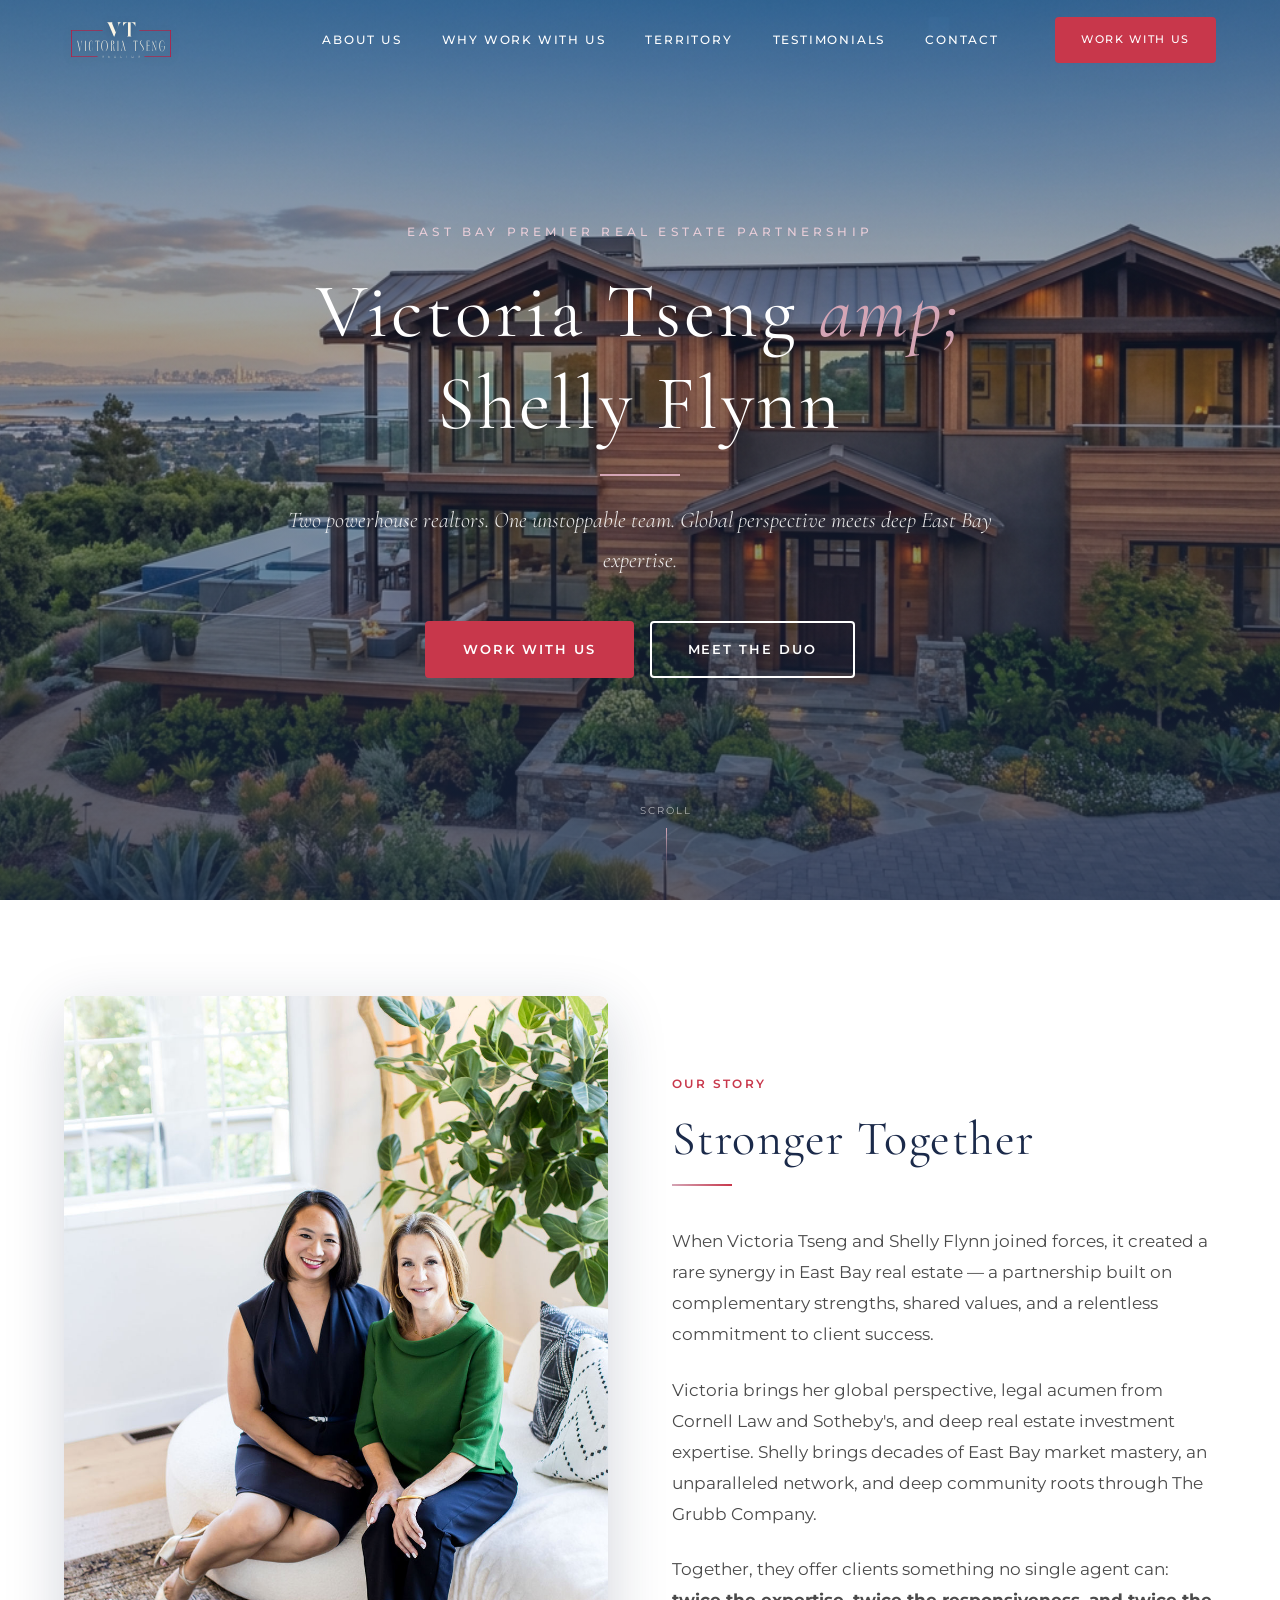
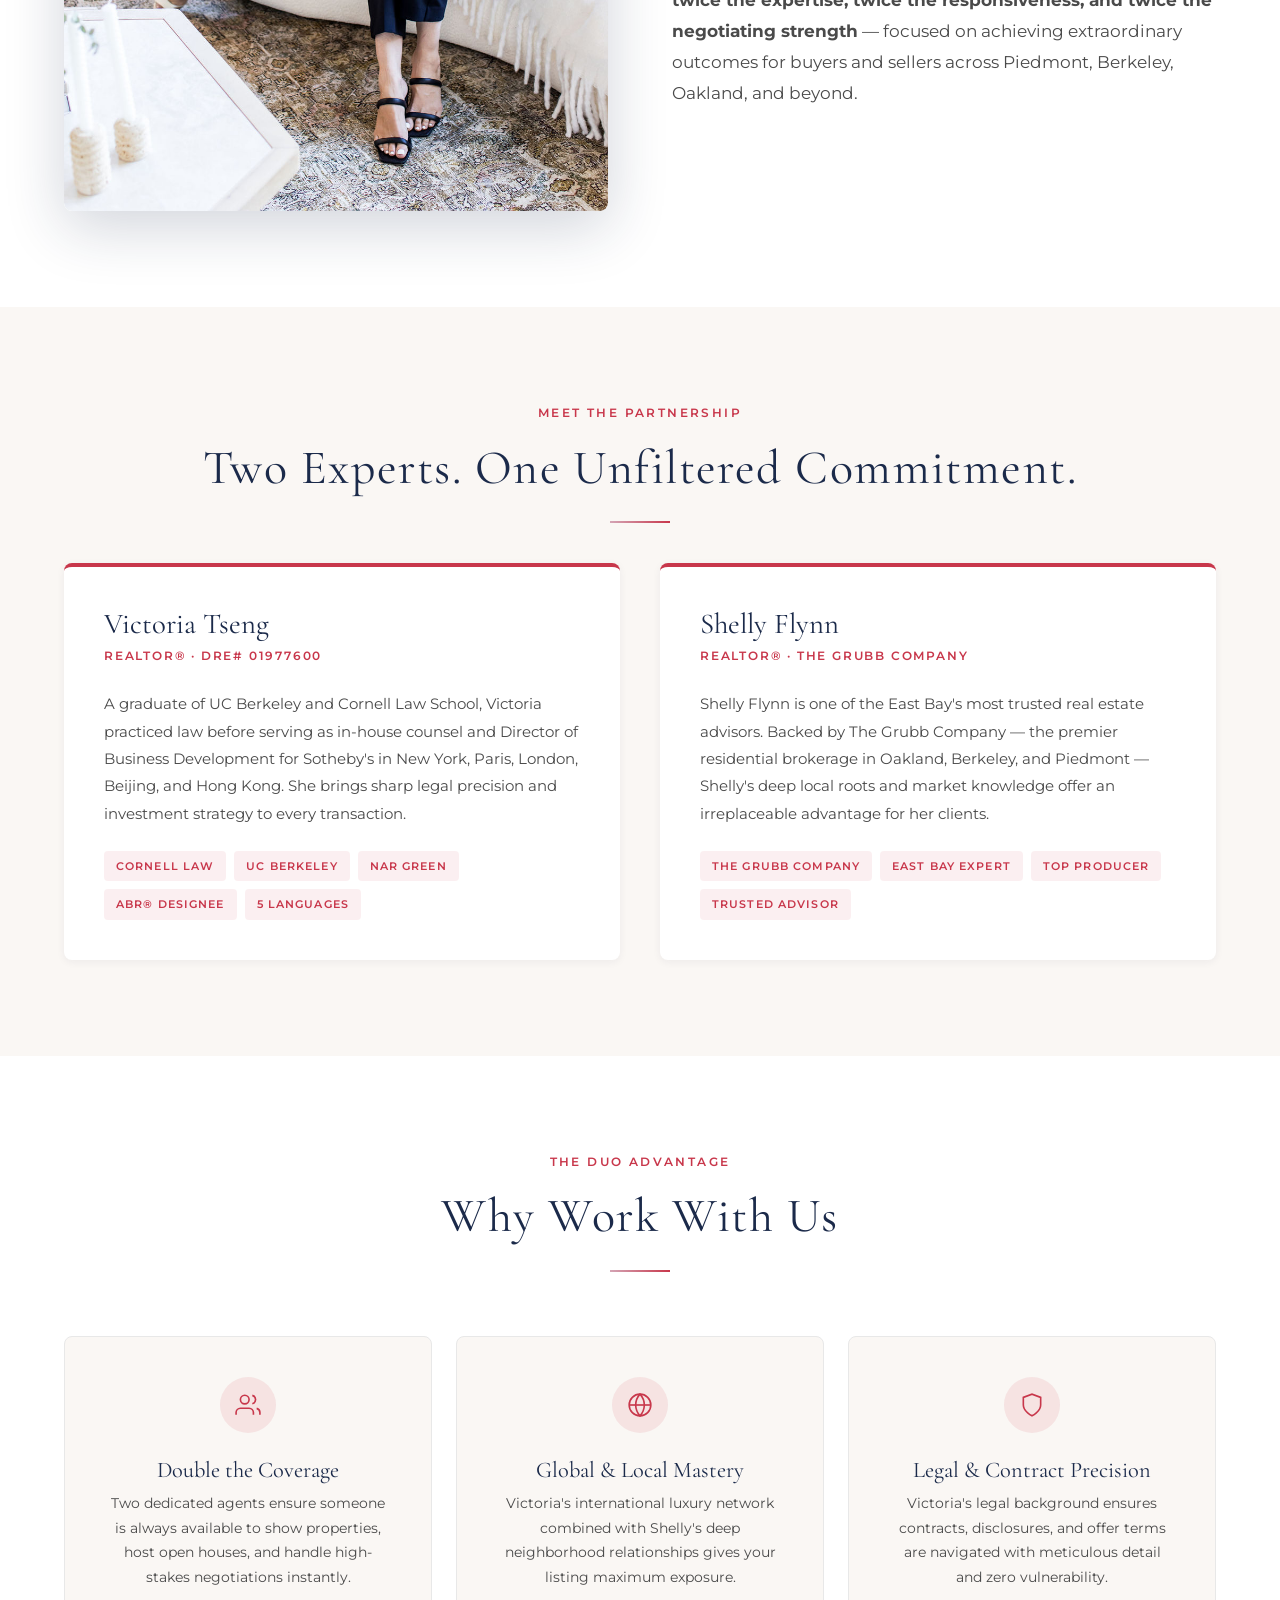
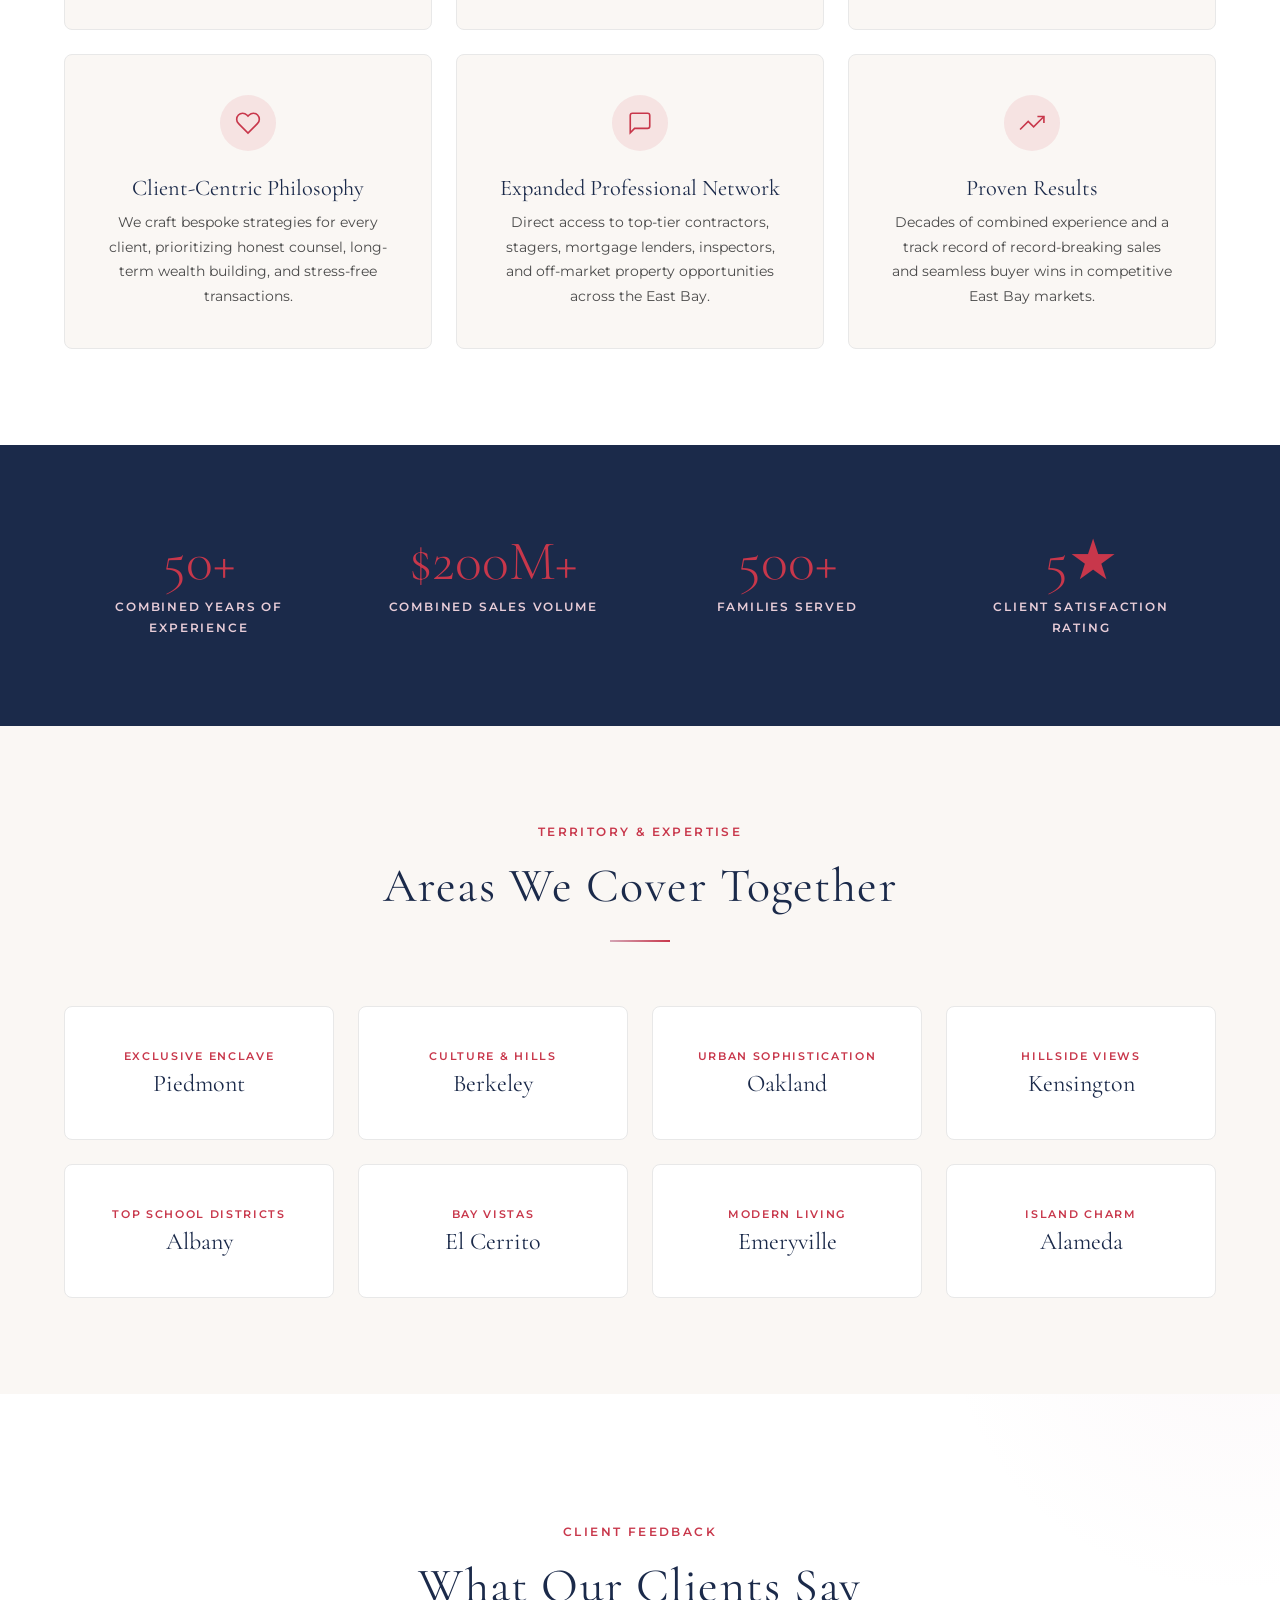
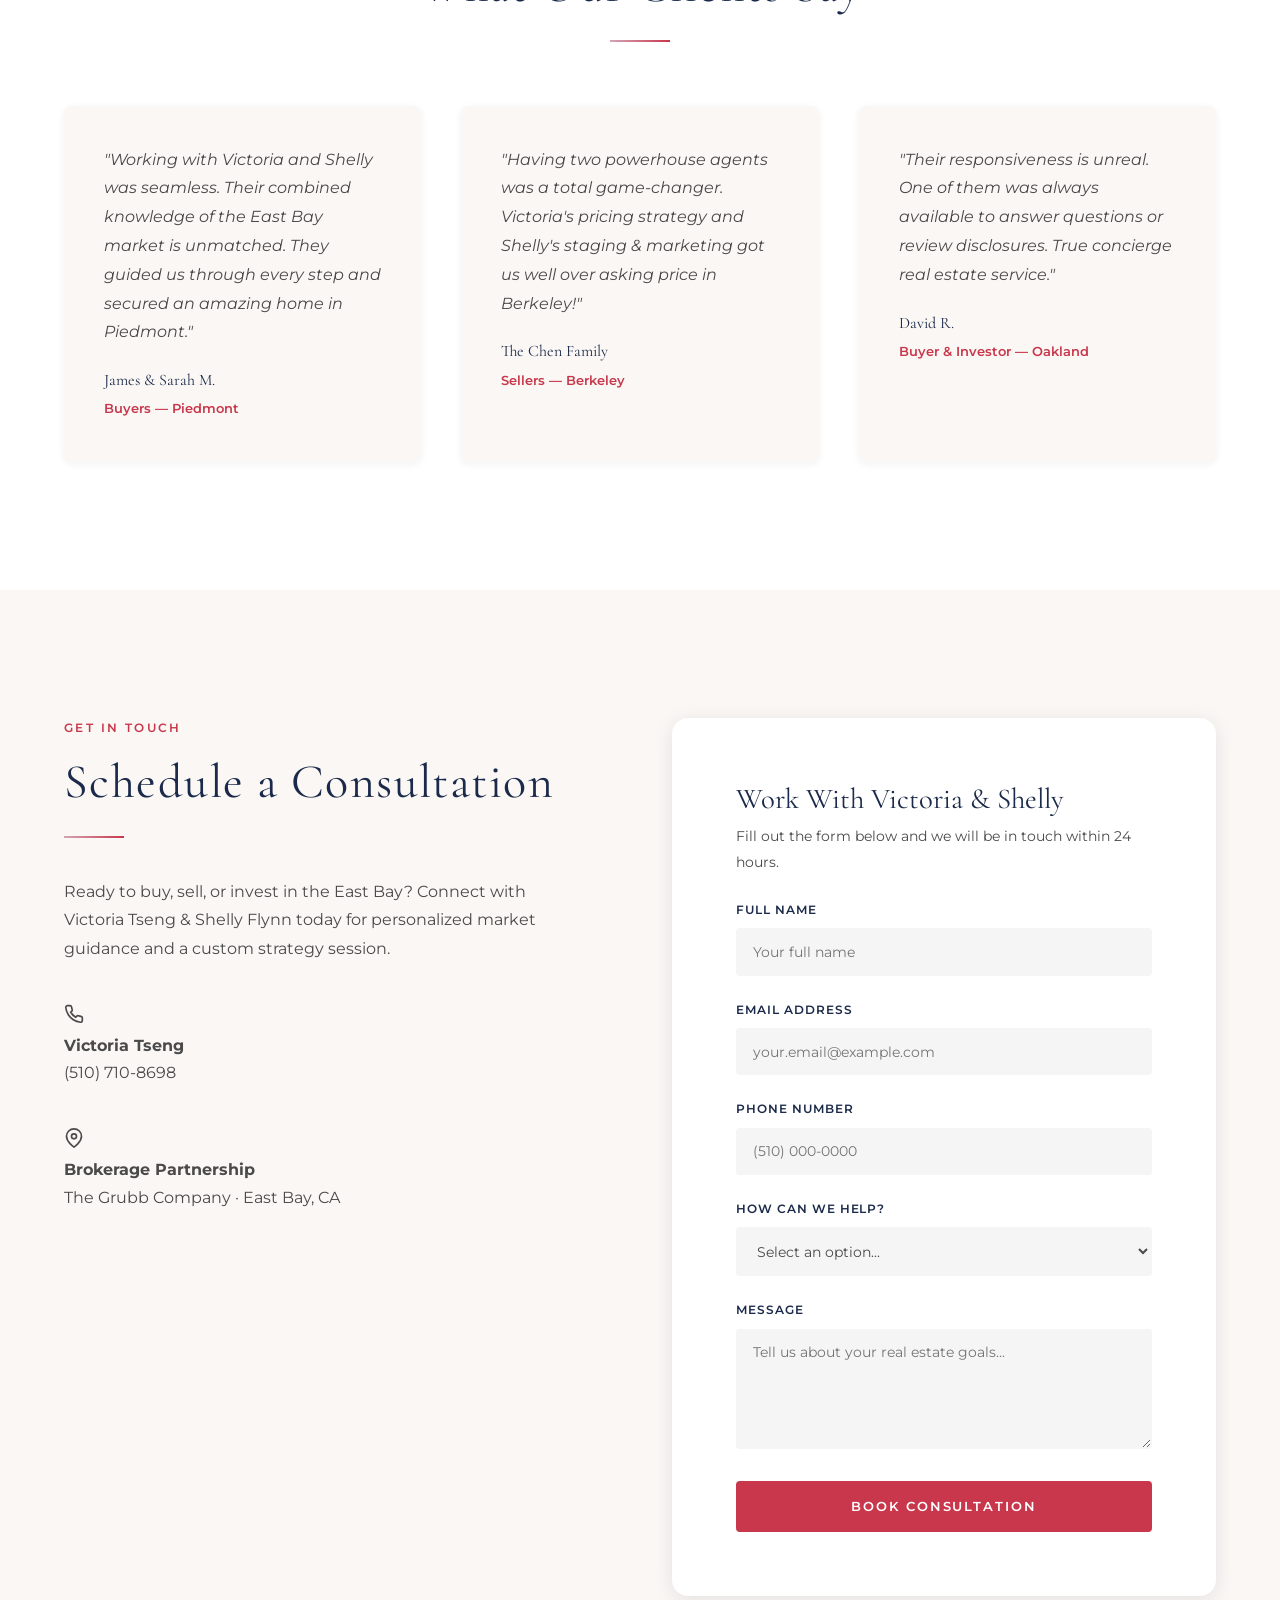
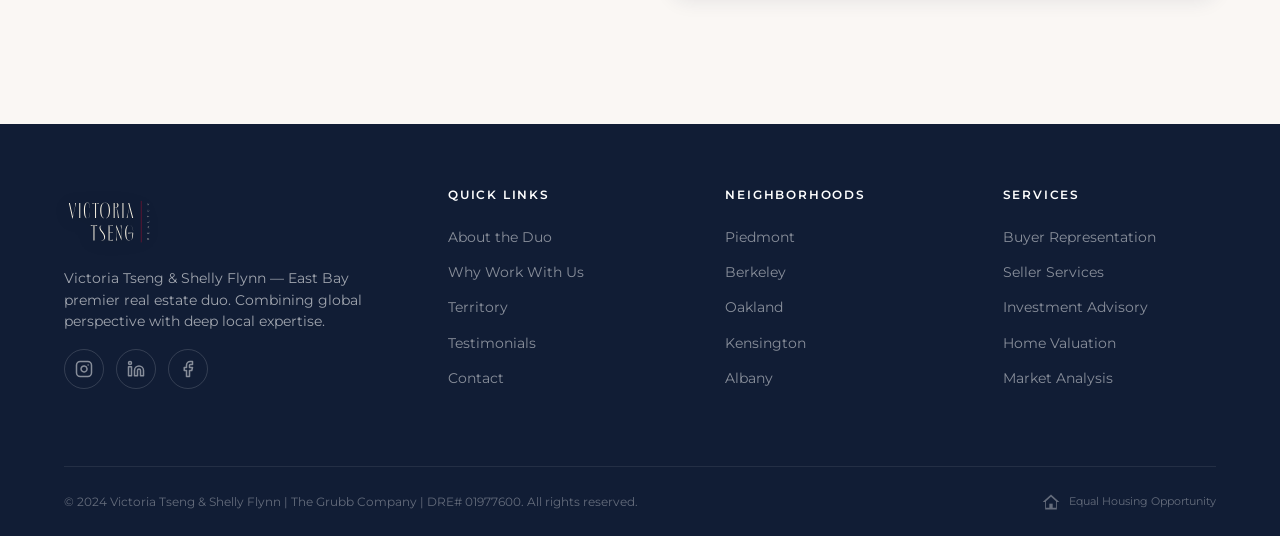
==== victoria_tseng_shelly_flynn/index.html @ 6f97483c "Redesign Victoria & Shelly duo page to match exact brand design system and move photo to About secti" ====
<!DOCTYPE html>
<html lang="en">
<head>
  <meta charset="UTF-8">
  <meta name="viewport" content="width=device-width, initial-scale=1.0">
  <title>Victoria Tseng &amp; Shelly Flynn | East Bay Real Estate Duo</title>
  <meta name="description" content="Victoria Tseng &amp; Shelly Flynn — Two powerhouse East Bay realtors combining 50+ years of experience in Piedmont, Berkeley, Oakland &amp; beyond. Unmatched expertise, unmatched results.">
  <meta name="keywords" content="Victoria Tseng, Shelly Flynn, East Bay real estate, Piedmont, Berkeley, Oakland, The Grubb Company, luxury homes, real estate team">

  <!-- Open Graph -->
  <meta property="og:title" content="Victoria Tseng & Shelly Flynn | East Bay Real Estate Duo">
  <meta property="og:description" content="Two powerhouse realtors. One unstoppable team. Combining 50+ years of East Bay luxury real estate expertise.">
  <meta property="og:type" content="website">
  <meta property="og:image" content="/images/victoria-shelly-duo.jpg">

  <!-- Fonts -->
  <link rel="preconnect" href="https://fonts.googleapis.com">
  <link rel="preconnect" href="https://fonts.gstatic.com" crossorigin>
  <link href="https://fonts.googleapis.com/css2?family=Cormorant+Garamond:ital,wght@0,300;0,400;0,500;0,600;0,700;1,300;1,400&family=Montserrat:wght@300;400;500;600;700&display=swap" rel="stylesheet">

  <!-- Core Brand Stylesheet -->
  <link rel="stylesheet" href="/styles.css">
</head>
<body>

  <!-- ==================== NAVIGATION ==================== -->
  <nav class="nav transparent" id="navbar">
    <div class="nav-inner">
      <a href="/" class="nav-logo" aria-label="Victoria Tseng Realtor Home">
        <img src="/images/SVG File-01.svg" alt="Victoria Tseng Realtor Logo" class="nav-logo-img">
      </a>

      <div class="nav-links" id="navLinks">
        <a href="#about">About Us</a>
        <a href="#why">Why Work With Us</a>
        <a href="#areas">Territory</a>
        <a href="#testimonials">Testimonials</a>
        <a href="#contact">Contact</a>
        <div class="nav-cta">
          <a href="#contact" class="btn btn-primary">Work With Us</a>
        </div>
      </div>

      <button class="nav-toggle" id="navToggle" aria-label="Toggle navigation menu">
        <span></span>
        <span></span>
        <span></span>
      </button>
    </div>
  </nav>

  <!-- ==================== HERO ==================== -->
  <section class="hero" id="hero">
    <div class="hero-bg">
      <img src="/images/hero.jpg" alt="Luxury home in the East Bay Hills with bay views" width="1920" height="1080" fetchpriority="high">
    </div>
    <div class="hero-overlay"></div>
    <div class="hero-content">
      <span class="hero-label">East Bay Premier Real Estate Partnership</span>
      <h1>Victoria Tseng <span style="font-style: italic; color: var(--mauve);">amp;</span> Shelly Flynn</h1>
      <hr class="hero-divider">
      <p class="hero-tagline">Two powerhouse realtors. One unstoppable team. Global perspective meets deep East Bay expertise.</p>
      <div class="hero-buttons">
        <a href="#contact" class="btn btn-primary">Work With Us</a>
        <a href="#about" class="btn btn-outline">Meet the Duo</a>
      </div>
    </div>
    <div class="hero-scroll">
      <span>Scroll</span>
      <div class="hero-scroll-line"></div>
    </div>
  </section>

  <!-- ==================== ABOUT THE DUO ==================== -->
  <section class="duo-about-section" id="about">
    <div class="container">
      <div class="duo-about-grid">
        <div class="duo-portrait-wrapper reveal-left">
          <img src="/images/victoria-shelly-duo.jpg" alt="Victoria Tseng and Shelly Flynn together" class="duo-portrait-img">
        </div>
        <div class="duo-about-content reveal-right">
          <span class="section-label">Our Story</span>
          <h2 class="section-title">Stronger Together</h2>
          <hr class="section-divider">
          <p>When Victoria Tseng and Shelly Flynn joined forces, it created a rare synergy in East Bay real estate — a partnership built on complementary strengths, shared values, and a relentless commitment to client success.</p>
          <p>Victoria brings her global perspective, legal acumen from Cornell Law and Sotheby's, and deep real estate investment expertise. Shelly brings decades of East Bay market mastery, an unparalleled network, and deep community roots through The Grubb Company.</p>
          <p>Together, they offer clients something no single agent can: <strong>twice the expertise, twice the responsiveness, and twice the negotiating strength</strong> — focused on achieving extraordinary outcomes for buyers and sellers across Piedmont, Berkeley, Oakland, and beyond.</p>
        </div>
      </div>
    </div>
  </section>

  <!-- ==================== INDIVIDUAL BIOS ==================== -->
  <section class="duo-bios-section">
    <div class="container">
      <div style="text-align: center;">
        <span class="section-label">Meet the Partnership</span>
        <h2 class="section-title">Two Experts. One Unfiltered Commitment.</h2>
        <hr class="section-divider" style="margin: 1rem auto;">
      </div>
      <div class="duo-bios-grid">
        <div class="duo-bio-card reveal-left">
          <h3>Victoria Tseng</h3>
          <span class="duo-bio-role">Realtor® · DRE# 01977600</span>
          <p>A graduate of UC Berkeley and Cornell Law School, Victoria practiced law before serving as in-house counsel and Director of Business Development for Sotheby's in New York, Paris, London, Beijing, and Hong Kong. She brings sharp legal precision and investment strategy to every transaction.</p>
          <div class="duo-bio-tags">
            <span class="duo-bio-tag">Cornell Law</span>
            <span class="duo-bio-tag">UC Berkeley</span>
            <span class="duo-bio-tag">NAR GREEN</span>
            <span class="duo-bio-tag">ABR® Designee</span>
            <span class="duo-bio-tag">5 Languages</span>
          </div>
        </div>
        <div class="duo-bio-card reveal-right">
          <h3>Shelly Flynn</h3>
          <span class="duo-bio-role">Realtor® · The Grubb Company</span>
          <p>Shelly Flynn is one of the East Bay's most trusted real estate advisors. Backed by The Grubb Company — the premier residential brokerage in Oakland, Berkeley, and Piedmont — Shelly's deep local roots and market knowledge offer an irreplaceable advantage for her clients.</p>
          <div class="duo-bio-tags">
            <span class="duo-bio-tag">The Grubb Company</span>
            <span class="duo-bio-tag">East Bay Expert</span>
            <span class="duo-bio-tag">Top Producer</span>
            <span class="duo-bio-tag">Trusted Advisor</span>
          </div>
        </div>
      </div>
    </div>
  </section>

  <!-- ==================== WHY WORK WITH US ==================== -->
  <section class="duo-why-section" id="why">
    <div class="container">
      <div style="text-align: center;">
        <span class="section-label">The Duo Advantage</span>
        <h2 class="section-title">Why Work With Us</h2>
        <hr class="section-divider" style="margin: 1rem auto;">
      </div>
      <div class="duo-why-grid">
        <div class="duo-why-card">
          <div class="duo-why-icon">
            <svg viewBox="0 0 24 24" fill="none" stroke="currentColor" stroke-width="1.5"><path d="M17 21v-2a4 4 0 00-4-4H5a4 4 0 00-4 4v2"/><circle cx="9" cy="7" r="4"/><path d="M23 21v-2a4 4 0 00-3-3.87"/><path d="M16 3.13a4 4 0 010 7.75"/></svg>
          </div>
          <h3>Double the Coverage</h3>
          <p>Two dedicated agents ensure someone is always available to show properties, host open houses, and handle high-stakes negotiations instantly.</p>
        </div>
        <div class="duo-why-card">
          <div class="duo-why-icon">
            <svg viewBox="0 0 24 24" fill="none" stroke="currentColor" stroke-width="1.5"><circle cx="12" cy="12" r="10"/><line x1="2" y1="12" x2="22" y2="12"/><path d="M12 2a15.3 15.3 0 014 10 15.3 15.3 0 01-4 10 15.3 15.3 0 01-4-10 15.3 15.3 0 014-10z"/></svg>
          </div>
          <h3>Global &amp; Local Mastery</h3>
          <p>Victoria's international luxury network combined with Shelly's deep neighborhood relationships gives your listing maximum exposure.</p>
        </div>
        <div class="duo-why-card">
          <div class="duo-why-icon">
            <svg viewBox="0 0 24 24" fill="none" stroke="currentColor" stroke-width="1.5"><path d="M12 22s8-4 8-10V5l-8-3-8 3v7c0 6 8 10 8 10z"/></svg>
          </div>
          <h3>Legal &amp; Contract Precision</h3>
          <p>Victoria's legal background ensures contracts, disclosures, and offer terms are navigated with meticulous detail and zero vulnerability.</p>
        </div>
        <div class="duo-why-card">
          <div class="duo-why-icon">
            <svg viewBox="0 0 24 24" fill="none" stroke="currentColor" stroke-width="1.5"><path d="M20.84 4.61a5.5 5.5 0 00-7.78 0L12 5.67l-1.06-1.06a5.5 5.5 0 00-7.78 7.78l1.06 1.06L12 21.23l7.78-7.78 1.06-1.06a5.5 5.5 0 000-7.78z"/></svg>
          </div>
          <h3>Client-Centric Philosophy</h3>
          <p>We craft bespoke strategies for every client, prioritizing honest counsel, long-term wealth building, and stress-free transactions.</p>
        </div>
        <div class="duo-why-card">
          <div class="duo-why-icon">
            <svg viewBox="0 0 24 24" fill="none" stroke="currentColor" stroke-width="1.5"><path d="M21 15a2 2 0 01-2 2H7l-4 4V5a2 2 0 012-2h14a2 2 0 012 2z"/></svg>
          </div>
          <h3>Expanded Professional Network</h3>
          <p>Direct access to top-tier contractors, stagers, mortgage lenders, inspectors, and off-market property opportunities across the East Bay.</p>
        </div>
        <div class="duo-why-card">
          <div class="duo-why-icon">
            <svg viewBox="0 0 24 24" fill="none" stroke="currentColor" stroke-width="1.5"><polyline points="23 6 13.5 15.5 8.5 10.5 1 18"/><polyline points="17 6 23 6 23 12"/></svg>
          </div>
          <h3>Proven Results</h3>
          <p>Decades of combined experience and a track record of record-breaking sales and seamless buyer wins in competitive East Bay markets.</p>
        </div>
      </div>
    </div>
  </section>

  <!-- ==================== COMBINED STATS ==================== -->
  <section class="duo-stats-section">
    <div class="container">
      <div class="duo-stats-grid">
        <div class="duo-stat-item">
          <div class="duo-stat-number">50+</div>
          <div class="duo-stat-label">Combined Years of Experience</div>
        </div>
        <div class="duo-stat-item">
          <div class="duo-stat-number">$200M+</div>
          <div class="duo-stat-label">Combined Sales Volume</div>
        </div>
        <div class="duo-stat-item">
          <div class="duo-stat-number">500+</div>
          <div class="duo-stat-label">Families Served</div>
        </div>
        <div class="duo-stat-item">
          <div class="duo-stat-number">5★</div>
          <div class="duo-stat-label">Client Satisfaction Rating</div>
        </div>
      </div>
    </div>
  </section>

  <!-- ==================== AREAS WE COVER ==================== -->
  <section class="duo-areas-section" id="areas">
    <div class="container">
      <div style="text-align: center;">
        <span class="section-label">Territory &amp; Expertise</span>
        <h2 class="section-title">Areas We Cover Together</h2>
        <hr class="section-divider" style="margin: 1rem auto;">
      </div>
      <div class="duo-areas-grid">
        <div class="duo-area-card">
          <span>Exclusive Enclave</span>
          <h3>Piedmont</h3>
        </div>
        <div class="duo-area-card">
          <span>Culture &amp; Hills</span>
          <h3>Berkeley</h3>
        </div>
        <div class="duo-area-card">
          <span>Urban Sophistication</span>
          <h3>Oakland</h3>
        </div>
        <div class="duo-area-card">
          <span>Hillside Views</span>
          <h3>Kensington</h3>
        </div>
        <div class="duo-area-card">
          <span>Top School Districts</span>
          <h3>Albany</h3>
        </div>
        <div class="duo-area-card">
          <span>Bay Vistas</span>
          <h3>El Cerrito</h3>
        </div>
        <div class="duo-area-card">
          <span>Modern Living</span>
          <h3>Emeryville</h3>
        </div>
        <div class="duo-area-card">
          <span>Island Charm</span>
          <h3>Alameda</h3>
        </div>
      </div>
    </div>
  </section>

  <!-- ==================== TESTIMONIALS ==================== -->
  <section class="testimonials" id="testimonials" style="background-color: var(--white);">
    <div class="container">
      <div style="text-align: center;">
        <span class="section-label">Client Feedback</span>
        <h2 class="section-title">What Our Clients Say</h2>
        <hr class="section-divider" style="margin: 1rem auto;">
      </div>
      <div class="testimonials-grid" style="display: grid; grid-template-columns: repeat(auto-fit, minmax(300px, 1fr)); gap: var(--space-lg); margin-top: var(--space-xl);">
        <div class="testimonial-card" style="background: var(--cream); padding: var(--space-lg); border-radius: var(--radius-md); box-shadow: var(--shadow-sm);">
          <p style="font-style: italic; color: var(--gray-700); margin-bottom: var(--space-md);">"Working with Victoria and Shelly was seamless. Their combined knowledge of the East Bay market is unmatched. They guided us through every step and secured an amazing home in Piedmont."</p>
          <h4 style="color: var(--navy); margin-bottom: 0.25rem;">James &amp; Sarah M.</h4>
          <span style="font-size: 0.8rem; color: var(--coral); font-weight: 600;">Buyers — Piedmont</span>
        </div>
        <div class="testimonial-card" style="background: var(--cream); padding: var(--space-lg); border-radius: var(--radius-md); box-shadow: var(--shadow-sm);">
          <p style="font-style: italic; color: var(--gray-700); margin-bottom: var(--space-md);">"Having two powerhouse agents was a total game-changer. Victoria's pricing strategy and Shelly's staging &amp; marketing got us well over asking price in Berkeley!"</p>
          <h4 style="color: var(--navy); margin-bottom: 0.25rem;">The Chen Family</h4>
          <span style="font-size: 0.8rem; color: var(--coral); font-weight: 600;">Sellers — Berkeley</span>
        </div>
        <div class="testimonial-card" style="background: var(--cream); padding: var(--space-lg); border-radius: var(--radius-md); box-shadow: var(--shadow-sm);">
          <p style="font-style: italic; color: var(--gray-700); margin-bottom: var(--space-md);">"Their responsiveness is unreal. One of them was always available to answer questions or review disclosures. True concierge real estate service."</p>
          <h4 style="color: var(--navy); margin-bottom: 0.25rem;">David R.</h4>
          <span style="font-size: 0.8rem; color: var(--coral); font-weight: 600;">Buyer &amp; Investor — Oakland</span>
        </div>
      </div>
    </div>
  </section>

  <!-- ==================== CONTACT FORM ==================== -->
  <section class="contact" id="contact">
    <div class="container">
      <div class="contact-grid">
        <div class="contact-info">
          <span class="section-label">Get In Touch</span>
          <h2 class="section-title">Schedule a Consultation</h2>
          <hr class="section-divider">
          <p>Ready to buy, sell, or invest in the East Bay? Connect with Victoria Tseng &amp; Shelly Flynn today for personalized market guidance and a custom strategy session.</p>

          <div class="contact-details">
            <div class="contact-item">
              <div class="contact-icon">
                <svg width="20" height="20" viewBox="0 0 24 24" fill="none" stroke="currentColor" stroke-width="2"><path d="M22 16.92v3a2 2 0 01-2.18 2 19.79 19.79 0 01-8.63-3.07 19.5 19.5 0 01-6-6 19.79 19.79 0 01-3.07-8.67A2 2 0 014.11 2h3a2 2 0 012 1.72c.127.96.361 1.903.7 2.81a2 2 0 01-.45 2.11L8.09 9.91a16 16 0 006 6l1.27-1.27a2 2 0 012.11-.45c.907.339 1.85.573 2.81.7A2 2 0 0122 16.92z"/></svg>
              </div>
              <div>
                <strong>Victoria Tseng</strong>
                <p><a href="tel:+15107108698">(510) 710-8698</a></p>
              </div>
            </div>
            <div class="contact-item">
              <div class="contact-icon">
                <svg width="20" height="20" viewBox="0 0 24 24" fill="none" stroke="currentColor" stroke-width="2"><path d="M21 10c0 7-9 13-9 13s-9-6-9-13a9 9 0 0118 0z"/><circle cx="12" cy="10" r="3"/></svg>
              </div>
              <div>
                <strong>Brokerage Partnership</strong>
                <p>The Grubb Company · East Bay, CA</p>
              </div>
            </div>
          </div>
        </div>

        <div class="contact-form-wrapper">
          <form class="contact-form" id="duoContactForm">
            <h3 style="color: var(--navy); margin-bottom: 0.5rem; font-size: 1.8rem;">Work With Victoria &amp; Shelly</h3>
            <p style="font-size: 0.9rem; color: var(--gray-700); margin-bottom: 1.5rem;">Fill out the form below and we will be in touch within 24 hours.</p>

            <div class="form-group">
              <label for="name">Full Name</label>
              <input type="text" id="name" name="name" placeholder="Your full name" required>
            </div>
            <div class="form-group">
              <label for="email">Email Address</label>
              <input type="email" id="email" name="email" placeholder="your.email@example.com" required>
            </div>
            <div class="form-group">
              <label for="phone">Phone Number</label>
              <input type="tel" id="phone" name="phone" placeholder="(510) 000-0000">
            </div>
            <div class="form-group">
              <label for="service">How Can We Help?</label>
              <select id="service" name="service" required>
                <option value="" disabled selected>Select an option...</option>
                <option value="buying">Buying a Home</option>
                <option value="selling">Selling a Home</option>
                <option value="both">Buying &amp; Selling</option>
                <option value="valuation">Home Valuation</option>
                <option value="investment">Investment Advisory</option>
                <option value="other">Other</option>
              </select>
            </div>
            <div class="form-group">
              <label for="message">Message</label>
              <textarea id="message" name="message" placeholder="Tell us about your real estate goals..."></textarea>
            </div>
            <div class="form-submit">
              <button type="submit" class="btn btn-primary">Book Consultation</button>
            </div>
          </form>
        </div>
      </div>
    </div>
  </section>

  <!-- ==================== FOOTER ==================== -->
  <footer class="footer">
    <div class="container">
      <div class="footer-grid">
        <div class="footer-brand">
          <a href="/" class="footer-logo-link" aria-label="Victoria Tseng Realtor Home">
            <img src="/images/SVG File-02.svg" alt="Victoria Tseng Realtor Logo" class="footer-logo-img">
          </a>
          <p style="margin-top: 1rem;">Victoria Tseng &amp; Shelly Flynn — East Bay premier real estate duo. Combining global perspective with deep local expertise.</p>
          <div class="footer-social">
            <a href="#" aria-label="Instagram">
              <svg width="18" height="18" viewBox="0 0 24 24" fill="none" stroke="currentColor" stroke-width="2" stroke-linecap="round" stroke-linejoin="round"><rect x="2" y="2" width="20" height="20" rx="5" ry="5"/><path d="M16 11.37A4 4 0 1112.63 8 4 4 0 0116 11.37z"/><line x1="17.5" y1="6.5" x2="17.51" y2="6.5"/></svg>
            </a>
            <a href="#" aria-label="LinkedIn">
              <svg width="18" height="18" viewBox="0 0 24 24" fill="none" stroke="currentColor" stroke-width="2" stroke-linecap="round" stroke-linejoin="round"><path d="M16 8a6 6 0 016 6v7h-4v-7a2 2 0 00-2-2 2 2 0 00-2 2v7h-4v-7a6 6 0 016-6z"/><rect x="2" y="9" width="4" height="12"/><circle cx="4" cy="4" r="2"/></svg>
            </a>
            <a href="#" aria-label="Facebook">
              <svg width="18" height="18" viewBox="0 0 24 24" fill="none" stroke="currentColor" stroke-width="2" stroke-linecap="round" stroke-linejoin="round"><path d="M18 2h-3a5 5 0 00-5 5v3H7v4h3v8h4v-8h3l1-4h-4V7a1 1 0 011-1h3z"/></svg>
            </a>
          </div>
        </div>

        <div class="footer-col">
          <h4>Quick Links</h4>
          <a href="#about">About the Duo</a>
          <a href="#why">Why Work With Us</a>
          <a href="#areas">Territory</a>
          <a href="#testimonials">Testimonials</a>
          <a href="#contact">Contact</a>
        </div>

        <div class="footer-col">
          <h4>Neighborhoods</h4>
          <a href="#">Piedmont</a>
          <a href="#">Berkeley</a>
          <a href="#">Oakland</a>
          <a href="#">Kensington</a>
          <a href="#">Albany</a>
        </div>

        <div class="footer-col">
          <h4>Services</h4>
          <a href="#">Buyer Representation</a>
          <a href="#">Seller Services</a>
          <a href="#">Investment Advisory</a>
          <a href="#">Home Valuation</a>
          <a href="#">Market Analysis</a>
        </div>
      </div>

      <div class="footer-bottom">
        <p>&copy; 2024 Victoria Tseng &amp; Shelly Flynn | The Grubb Company | DRE# 01977600. All rights reserved.</p>
        <div class="footer-equal-housing">
          <svg width="20" height="20" viewBox="0 0 24 24" fill="currentColor"><path d="M12 3L2 12h3v9h14v-9h3L12 3zm0 2.84L18 11v8H6v-8l6-5.16z"/><path d="M10 14h4v5h-4z"/></svg>
          Equal Housing Opportunity
        </div>
      </div>
    </div>
  </footer>

  <!-- Core Script -->
  <script src="/script.js"></script>
</body>
</html>
---- styles.css ----
/* ============================================================
   Victoria Tseng — Realtor Landing Page
   Design System & Styles
   ============================================================ */

/* --- Fonts loaded via <link> in HTML head --- */

/* --- Custom Properties (Brand Tokens) --- */
:root {
  /* Brand Colors */
  --navy: #1B2A4A;
  --navy-dark: #111D35;
  --navy-light: #2A3F6A;
  --coral: #C8374B;
  --coral-hover: #D94A5D;
  --mauve: #D4A5B5;
  --mauve-light: #E8CDD8;
  --cream: #FAF7F4;
  --white: #FFFFFF;
  --gray-100: #F5F5F5;
  --gray-200: #E8E8E8;
  --gray-300: #D1D1D1;
  --gray-500: #888888;
  --gray-700: #4A4A4A;
  --gray-900: #1A1A1A;

  /* Typography */
  --font-display: 'Cormorant Garamond', 'Georgia', serif;
  --font-body: 'Montserrat', 'Helvetica Neue', sans-serif;

  /* Spacing */
  --space-xs: 0.5rem;
  --space-sm: 1rem;
  --space-md: 1.5rem;
  --space-lg: 2.5rem;
  --space-xl: 4rem;
  --space-2xl: 6rem;
  --space-3xl: 8rem;

  /* Layout */
  --max-width: 1200px;
  --nav-height: 80px;

  /* Transitions */
  --ease-out: cubic-bezier(0.16, 1, 0.3, 1);
  --transition-fast: 0.2s var(--ease-out);
  --transition-base: 0.4s var(--ease-out);
  --transition-slow: 0.8s var(--ease-out);

  /* Shadows */
  --shadow-sm: 0 2px 8px rgba(27, 42, 74, 0.06);
  --shadow-md: 0 4px 20px rgba(27, 42, 74, 0.1);
  --shadow-lg: 0 8px 40px rgba(27, 42, 74, 0.15);
  --shadow-xl: 0 16px 60px rgba(27, 42, 74, 0.2);

  /* Border Radius */
  --radius-sm: 4px;
  --radius-md: 8px;
  --radius-lg: 16px;
  --radius-xl: 24px;
}

/* --- Reset & Base --- */
*,
*::before,
*::after {
  margin: 0;
  padding: 0;
  box-sizing: border-box;
}

html {
  scroll-behavior: smooth;
  font-size: 16px;
  -webkit-font-smoothing: antialiased;
  -moz-osx-font-smoothing: grayscale;
}

body {
  font-family: var(--font-body);
  font-weight: 400;
  line-height: 1.7;
  color: var(--gray-700);
  background-color: var(--white);
  overflow-x: hidden;
}

img {
  max-width: 100%;
  height: auto;
  display: block;
}

a {
  text-decoration: none;
  color: inherit;
  transition: color var(--transition-fast);
}

ul, ol {
  list-style: none;
}

button {
  cursor: pointer;
  border: none;
  background: none;
  font-family: inherit;
}

/* --- Typography --- */
h1, h2, h3, h4, h5 {
  font-family: var(--font-display);
  font-weight: 400;
  line-height: 1.2;
  color: var(--navy);
}

h1 {
  font-size: clamp(2.5rem, 6vw, 5rem);
  letter-spacing: 0.04em;
}

h2 {
  font-size: clamp(2rem, 4vw, 3rem);
  letter-spacing: 0.03em;
}

h3 {
  font-size: clamp(1.25rem, 2.5vw, 1.75rem);
}

p {
  font-size: 1rem;
  line-height: 1.8;
  max-width: 680px;
}

.section-label {
  font-family: var(--font-body);
  font-size: 0.75rem;
  font-weight: 600;
  letter-spacing: 0.2em;
  text-transform: uppercase;
  color: var(--coral);
  margin-bottom: var(--space-sm);
  display: block;
}

.section-title {
  margin-bottom: var(--space-md);
}

.section-divider {
  width: 60px;
  height: 2px;
  background: linear-gradient(90deg, var(--mauve), var(--coral));
  border: none;
  margin-bottom: var(--space-lg);
}

/* --- Container --- */
.container {
  width: 100%;
  max-width: var(--max-width);
  margin: 0 auto;
  padding: 0 var(--space-md);
}

/* --- Buttons --- */
.btn {
  display: inline-flex;
  align-items: center;
  justify-content: center;
  gap: 0.5rem;
  font-family: var(--font-body);
  font-size: 0.8rem;
  font-weight: 600;
  letter-spacing: 0.15em;
  text-transform: uppercase;
  padding: 1rem 2.25rem;
  border-radius: var(--radius-sm);
  transition: all var(--transition-base);
  position: relative;
  overflow: hidden;
}

.btn::before {
  content: '';
  position: absolute;
  top: 0;
  left: -100%;
  width: 100%;
  height: 100%;
  background: linear-gradient(90deg, transparent, rgba(255, 255, 255, 0.15), transparent);
  transition: left 0.5s ease;
}

.btn:hover::before {
  left: 100%;
}

.btn-primary {
  background-color: var(--coral);
  color: var(--white);
  border: 2px solid var(--coral);
}

.btn-primary:hover {
  background-color: var(--coral-hover);
  border-color: var(--coral-hover);
  transform: translateY(-2px);
  box-shadow: 0 8px 25px rgba(200, 55, 75, 0.35);
}

.btn-outline {
  background-color: transparent;
  color: var(--white);
  border: 2px solid var(--white);
}

.btn-outline:hover {
  background-color: var(--white);
  color: var(--navy);
  transform: translateY(-2px);
}

.btn-navy {
  background-color: var(--navy);
  color: var(--white);
  border: 2px solid var(--navy);
}

.btn-navy:hover {
  background-color: var(--navy-light);
  border-color: var(--navy-light);
  transform: translateY(-2px);
  box-shadow: 0 8px 25px rgba(27, 42, 74, 0.35);
}

/* ============================================================
   NAVIGATION
   ============================================================ */
.nav {
  position: fixed;
  top: 0;
  left: 0;
  width: 100%;
  z-index: 1000;
  padding: var(--space-sm) 0;
  transition: all var(--transition-base);
}

.nav.transparent {
  background: transparent;
}

.nav.scrolled {
  background: rgba(27, 42, 74, 0.95);
  backdrop-filter: blur(20px);
  -webkit-backdrop-filter: blur(20px);
  padding: 0.6rem 0;
  box-shadow: 0 4px 30px rgba(0, 0, 0, 0.15);
}

.nav-inner {
  display: flex;
  align-items: center;
  justify-content: space-between;
  max-width: var(--max-width);
  margin: 0 auto;
  padding: 0 var(--space-md);
}

.nav-logo {
  display: flex;
  align-items: center;
}

.nav-logo-img {
  height: 48px;
  width: auto;
  display: block;
  filter: drop-shadow(0 2px 4px rgba(0, 0, 0, 0.2));
  transition: transform var(--transition-fast);
}

.nav-logo-img:hover {
  transform: scale(1.02);
}

.about-monogram-card {
  background: var(--navy);
  display: flex;
  align-items: center;
  justify-content: center;
  padding: var(--space-xl);
  border-radius: var(--radius-md);
  box-shadow: var(--shadow-lg);
}

.about-monogram-img {
  width: 80%;
  max-width: 280px;
  height: auto;
  filter: drop-shadow(0 4px 12px rgba(0,0,0,0.3));
}

.footer-logo-img {
  height: 64px;
  width: auto;
  display: block;
  filter: drop-shadow(0 2px 8px rgba(0, 0, 0, 0.3));
}

.nav-links {
  display: flex;
  align-items: center;
  gap: var(--space-lg);
}

.nav-links a {
  font-size: 0.75rem;
  font-weight: 500;
  letter-spacing: 0.15em;
  text-transform: uppercase;
  color: var(--white);
  position: relative;
  padding: 0.25rem 0;
}

.nav-links a::after {
  content: '';
  position: absolute;
  bottom: -2px;
  left: 0;
  width: 0;
  height: 1.5px;
  background: var(--mauve);
  transition: width var(--transition-base);
}

.nav-links a:hover::after {
  width: 100%;
}

.nav-cta {
  margin-left: var(--space-sm);
}

.nav-cta .btn {
  padding: 0.7rem 1.5rem;
  font-size: 0.7rem;
}

/* Mobile Menu */
.nav-toggle {
  display: none;
  flex-direction: column;
  gap: 5px;
  width: 28px;
  cursor: pointer;
  z-index: 1001;
}

.nav-toggle span {
  display: block;
  width: 100%;
  height: 2px;
  background: var(--white);
  transition: all var(--transition-fast);
  transform-origin: center;
}

.nav-toggle.active span:nth-child(1) {
  transform: rotate(45deg) translate(5px, 5px);
}

.nav-toggle.active span:nth-child(2) {
  opacity: 0;
}

.nav-toggle.active span:nth-child(3) {
  transform: rotate(-45deg) translate(5px, -5px);
}

/* ============================================================
   HERO SECTION
   ============================================================ */
.hero {
  position: relative;
  min-height: 100vh;
  display: flex;
  align-items: center;
  justify-content: center;
  overflow: hidden;
}

.hero-bg {
  position: absolute;
  inset: 0;
  z-index: -2;
}

.hero-bg img {
  width: 100%;
  height: 100%;
  object-fit: cover;
  object-position: center;
}

.hero-overlay {
  position: absolute;
  inset: 0;
  background: linear-gradient(
    180deg,
    rgba(27, 42, 74, 0.55) 0%,
    rgba(27, 42, 74, 0.40) 40%,
    rgba(27, 42, 74, 0.70) 100%
  );
  z-index: -1;
}

.hero-content {
  text-align: center;
  color: var(--white);
  padding: var(--space-xl) var(--space-md);
  max-width: 800px;
}

.hero-label {
  font-family: var(--font-body);
  font-size: 0.75rem;
  font-weight: 500;
  letter-spacing: 0.35em;
  text-transform: uppercase;
  color: var(--mauve-light);
  margin-bottom: var(--space-md);
  display: block;
  opacity: 0;
  transform: translateY(20px);
  animation: fadeUp 0.8s var(--ease-out) 0.3s forwards;
}

.hero h1 {
  color: var(--white);
  margin-bottom: var(--space-sm);
  opacity: 0;
  transform: translateY(30px);
  animation: fadeUp 0.8s var(--ease-out) 0.5s forwards;
}

.hero-divider {
  width: 80px;
  height: 1.5px;
  background: var(--mauve);
  border: none;
  margin: var(--space-md) auto;
  opacity: 0;
  animation: fadeUp 0.8s var(--ease-out) 0.7s forwards;
}

.hero-tagline {
  font-family: var(--font-display);
  font-size: clamp(1.1rem, 2vw, 1.4rem);
  font-weight: 300;
  font-style: italic;
  color: rgba(255, 255, 255, 0.9);
  margin-bottom: var(--space-lg);
  max-width: 100%;
  opacity: 0;
  transform: translateY(20px);
  animation: fadeUp 0.8s var(--ease-out) 0.9s forwards;
}

.hero-buttons {
  display: flex;
  gap: var(--space-sm);
  justify-content: center;
  flex-wrap: wrap;
  opacity: 0;
  transform: translateY(20px);
  animation: fadeUp 0.8s var(--ease-out) 1.1s forwards;
}

.hero-scroll {
  position: absolute;
  bottom: 2rem;
  left: 50%;
  transform: translateX(-50%);
  display: flex;
  flex-direction: column;
  align-items: center;
  gap: 0.5rem;
  opacity: 0;
  animation: fadeUp 0.8s var(--ease-out) 1.5s forwards;
}

.hero-scroll span {
  font-size: 0.65rem;
  letter-spacing: 0.2em;
  text-transform: uppercase;
  color: rgba(255, 255, 255, 0.6);
}

.hero-scroll-line {
  width: 1px;
  height: 40px;
  background: linear-gradient(180deg, var(--mauve), transparent);
  animation: scrollPulse 2s ease-in-out infinite;
}

@keyframes scrollPulse {
  0%, 100% { opacity: 0.4; transform: scaleY(0.6); }
  50% { opacity: 1; transform: scaleY(1); }
}

/* ============================================================
   ABOUT SECTION
   ============================================================ */
.about {
  padding: var(--space-3xl) 0;
  background: var(--white);
}

.about-grid {
  display: grid;
  grid-template-columns: 1fr 1.2fr;
  gap: var(--space-xl);
  align-items: center;
}

.about-image-wrapper {
  position: relative;
}

.about-image {
  width: 100%;
  aspect-ratio: 3 / 4;
  object-fit: cover;
  object-position: center 15%;
  border-radius: var(--radius-md);
  box-shadow: var(--shadow-lg);
}

.about-image-accent {
  position: absolute;
  top: -20px;
  left: -20px;
  width: 100%;
  height: 100%;
  border: 2px solid var(--mauve);
  border-radius: var(--radius-md);
  z-index: -1;
}

.about-content {
  padding-left: var(--space-lg);
}

.about-content p {
  margin-bottom: var(--space-md);
  color: var(--gray-700);
}

.about-stats {
  display: grid;
  grid-template-columns: repeat(3, 1fr);
  gap: var(--space-md);
  margin-top: var(--space-lg);
  padding-top: var(--space-lg);
  border-top: 1px solid var(--gray-200);
}

.stat {
  text-align: center;
}

.stat-number {
  font-family: var(--font-display);
  font-size: 2.5rem;
  font-weight: 300;
  color: var(--navy);
  line-height: 1;
}

.stat-label {
  font-size: 0.7rem;
  letter-spacing: 0.15em;
  text-transform: uppercase;
  color: var(--gray-500);
  margin-top: 0.5rem;
}

/* Designations badges */
.about-designations {
  display: flex;
  flex-wrap: wrap;
  gap: 0.75rem;
  margin-top: var(--space-lg);
}

.designation-badge {
  font-size: 0.7rem;
  font-weight: 600;
  letter-spacing: 0.1em;
  text-transform: uppercase;
  padding: 0.5rem 1rem;
  border: 1.5px solid var(--mauve);
  border-radius: var(--radius-xl);
  color: var(--navy);
  background: rgba(212, 165, 181, 0.08);
  transition: all var(--transition-fast);
}

.designation-badge:hover {
  background: var(--mauve);
  color: var(--white);
}

/* ============================================================
   SPECIALTIES SECTION
   ============================================================ */
.specialties {
  padding: var(--space-3xl) 0;
  background: var(--cream);
}

.specialties-grid {
  display: grid;
  grid-template-columns: repeat(4, 1fr);
  gap: var(--space-md);
  margin-top: var(--space-xl);
}

.specialty-card {
  background: var(--white);
  padding: var(--space-lg);
  border-radius: var(--radius-md);
  text-align: center;
  box-shadow: var(--shadow-sm);
  transition: all var(--transition-base);
  border: 1px solid transparent;
}

.specialty-card:hover {
  transform: translateY(-8px);
  box-shadow: var(--shadow-lg);
  border-color: var(--mauve-light);
}

.specialty-icon {
  width: 56px;
  height: 56px;
  margin: 0 auto var(--space-md);
  display: flex;
  align-items: center;
  justify-content: center;
  background: linear-gradient(135deg, var(--navy), var(--navy-light));
  border-radius: 50%;
  color: var(--white);
  font-size: 1.4rem;
}

.specialty-card h3 {
  font-size: 1.15rem;
  margin-bottom: var(--space-xs);
}

.specialty-card p {
  font-size: 0.85rem;
  color: var(--gray-500);
  max-width: 100%;
  line-height: 1.6;
}

/* ============================================================
   FEATURED LISTINGS
   ============================================================ */
.listings {
  padding: var(--space-3xl) 0;
  background: var(--white);
}

.listings-header {
  text-align: center;
  margin-bottom: var(--space-xl);
}

.listings-header p {
  margin: 0 auto;
  color: var(--gray-500);
}

.listings-grid {
  display: grid;
  grid-template-columns: repeat(3, 1fr);
  gap: var(--space-lg);
}

.listing-card {
  border-radius: var(--radius-md);
  overflow: hidden;
  background: var(--white);
  box-shadow: var(--shadow-sm);
  transition: all var(--transition-base);
  border: 1px solid var(--gray-200);
}

.listing-card:hover {
  transform: translateY(-8px);
  box-shadow: var(--shadow-xl);
  border-color: var(--mauve);
}

.listing-image-wrapper {
  position: relative;
  overflow: hidden;
  aspect-ratio: 4 / 3;
}

.listing-image-wrapper img {
  width: 100%;
  height: 100%;
  object-fit: cover;
  transition: transform var(--transition-slow);
}

.listing-card:hover .listing-image-wrapper img {
  transform: scale(1.05);
}

.listing-badge {
  position: absolute;
  top: 1rem;
  left: 1rem;
  font-size: 0.65rem;
  font-weight: 700;
  letter-spacing: 0.15em;
  text-transform: uppercase;
  padding: 0.4rem 0.8rem;
  background: var(--coral);
  color: var(--white);
  border-radius: var(--radius-sm);
}

.listing-details {
  padding: var(--space-md);
}

.listing-price {
  font-family: var(--font-display);
  font-size: 1.6rem;
  font-weight: 500;
  color: var(--navy);
  margin-bottom: 0.25rem;
}

.listing-address {
  font-size: 0.9rem;
  color: var(--gray-700);
  margin-bottom: var(--space-sm);
}

.listing-features {
  display: flex;
  gap: var(--space-md);
  padding-top: var(--space-sm);
  border-top: 1px solid var(--gray-200);
}

.listing-feature {
  display: flex;
  align-items: center;
  gap: 0.35rem;
  font-size: 0.8rem;
  color: var(--gray-500);
}

.listing-feature svg {
  width: 16px;
  height: 16px;
  color: var(--mauve);
}

.listings-cta {
  text-align: center;
  margin-top: var(--space-xl);
}

/* ============================================================
   TESTIMONIALS
   ============================================================ */
.testimonials {
  padding: var(--space-3xl) 0;
  background: var(--navy);
  color: var(--white);
  position: relative;
  overflow: hidden;
}

.testimonials::before {
  content: '';
  position: absolute;
  top: -50%;
  right: -20%;
  width: 600px;
  height: 600px;
  background: radial-gradient(circle, rgba(212, 165, 181, 0.08), transparent 70%);
  pointer-events: none;
}

.testimonials-header {
  text-align: center;
  margin-bottom: var(--space-xl);
}

.testimonials-header .section-title {
  color: var(--white);
}

.testimonials-header p {
  color: rgba(255, 255, 255, 0.6);
  margin: 0 auto;
}

.testimonials-slider {
  position: relative;
  max-width: 800px;
  margin: 0 auto;
  overflow: hidden;
}

.testimonials-track {
  display: flex;
  transition: transform var(--transition-slow);
}

.testimonial-slide {
  min-width: 100%;
  padding: 0 var(--space-md);
  text-align: center;
}

.testimonial-stars {
  display: flex;
  justify-content: center;
  gap: 0.25rem;
  margin-bottom: var(--space-md);
}

.testimonial-stars svg {
  width: 20px;
  height: 20px;
  fill: var(--mauve);
}

.testimonial-quote {
  font-family: var(--font-display);
  font-size: clamp(1.15rem, 2vw, 1.5rem);
  font-weight: 300;
  font-style: italic;
  line-height: 1.8;
  color: rgba(255, 255, 255, 0.9);
  margin-bottom: var(--space-lg);
  max-width: 100%;
}

.testimonial-quote::before {
  content: '\201C';
  font-size: 4rem;
  color: var(--mauve);
  display: block;
  line-height: 0.5;
  margin-bottom: var(--space-sm);
  font-style: normal;
}

.testimonial-author {
  font-size: 0.85rem;
  font-weight: 600;
  letter-spacing: 0.1em;
  text-transform: uppercase;
  color: var(--mauve-light);
}

.testimonial-role {
  font-size: 0.75rem;
  color: rgba(255, 255, 255, 0.4);
  margin-top: 0.25rem;
}

.testimonials-dots {
  display: flex;
  justify-content: center;
  gap: 0.75rem;
  margin-top: var(--space-lg);
}

.testimonials-dot {
  width: 10px;
  height: 10px;
  border-radius: 50%;
  background: rgba(255, 255, 255, 0.2);
  cursor: pointer;
  transition: all var(--transition-fast);
  border: none;
  padding: 0;
}

.testimonials-dot.active {
  background: var(--mauve);
  transform: scale(1.2);
}

.testimonials-dot:hover {
  background: rgba(255, 255, 255, 0.5);
}

/* ============================================================
   CONTACT / CTA SECTION
   ============================================================ */
.contact {
  padding: var(--space-3xl) 0;
  background: var(--cream);
}

.contact-grid {
  display: grid;
  grid-template-columns: 1fr 1fr;
  gap: var(--space-xl);
  align-items: start;
}

.contact-info {
  padding-right: var(--space-lg);
}

.contact-info p {
  margin-bottom: var(--space-lg);
  color: var(--gray-700);
}

.contact-detail {
  display: flex;
  align-items: flex-start;
  gap: var(--space-sm);
  margin-bottom: var(--space-md);
}

.contact-detail-icon {
  width: 44px;
  height: 44px;
  display: flex;
  align-items: center;
  justify-content: center;
  background: var(--navy);
  color: var(--white);
  border-radius: 50%;
  flex-shrink: 0;
  font-size: 1rem;
}

.contact-detail-text h4 {
  font-family: var(--font-body);
  font-size: 0.75rem;
  font-weight: 600;
  letter-spacing: 0.1em;
  text-transform: uppercase;
  color: var(--navy);
  margin-bottom: 0.15rem;
}

.contact-detail-text p {
  font-size: 0.9rem;
  color: var(--gray-700);
  margin-bottom: 0;
}

.contact-languages {
  margin-top: var(--space-lg);
  padding-top: var(--space-md);
  border-top: 1px solid var(--gray-200);
}

.contact-languages h4 {
  font-family: var(--font-body);
  font-size: 0.75rem;
  font-weight: 600;
  letter-spacing: 0.1em;
  text-transform: uppercase;
  color: var(--navy);
  margin-bottom: var(--space-xs);
}

.languages-list {
  display: flex;
  flex-wrap: wrap;
  gap: 0.5rem;
}

.language-tag {
  font-size: 0.75rem;
  padding: 0.35rem 0.8rem;
  background: var(--white);
  border: 1px solid var(--gray-200);
  border-radius: var(--radius-xl);
  color: var(--gray-700);
}

/* Contact Form */
.contact-form-wrapper {
  background: var(--white);
  padding: var(--space-xl);
  border-radius: var(--radius-lg);
  box-shadow: var(--shadow-md);
}

.contact-form-wrapper h3 {
  margin-bottom: var(--space-xs);
}

.contact-form-wrapper > p {
  font-size: 0.85rem;
  color: var(--gray-500);
  margin-bottom: var(--space-lg);
}

.form-group {
  margin-bottom: var(--space-md);
}

.form-group label {
  display: block;
  font-size: 0.75rem;
  font-weight: 600;
  letter-spacing: 0.08em;
  text-transform: uppercase;
  color: var(--navy);
  margin-bottom: 0.5rem;
}

.form-group input,
.form-group textarea,
.form-group select {
  width: 100%;
  padding: 0.85rem 1rem;
  font-family: var(--font-body);
  font-size: 0.9rem;
  color: var(--gray-700);
  background: var(--gray-100);
  border: 1.5px solid transparent;
  border-radius: var(--radius-sm);
  transition: all var(--transition-fast);
  outline: none;
}

.form-group input:focus,
.form-group textarea:focus,
.form-group select:focus {
  border-color: var(--mauve);
  background: var(--white);
  box-shadow: 0 0 0 4px rgba(212, 165, 181, 0.15);
}

.form-group textarea {
  resize: vertical;
  min-height: 120px;
}

.form-row {
  display: grid;
  grid-template-columns: 1fr 1fr;
  gap: var(--space-md);
}

.form-submit {
  margin-top: var(--space-sm);
}

.form-submit .btn {
  width: 100%;
}

/* ============================================================
   FOOTER
   ============================================================ */
.footer {
  background: var(--navy-dark);
  color: rgba(255, 255, 255, 0.6);
  padding: var(--space-xl) 0 var(--space-md);
}

.footer-grid {
  display: grid;
  grid-template-columns: 1.5fr 1fr 1fr 1fr;
  gap: var(--space-xl);
  margin-bottom: var(--space-xl);
}

.footer-brand .nav-logo-initials {
  font-size: 2rem;
  margin-bottom: var(--space-xs);
}

.footer-brand .nav-logo-name {
  font-size: 0.65rem;
  margin-bottom: var(--space-md);
}

.footer-brand p {
  font-size: 0.85rem;
  line-height: 1.6;
  max-width: 300px;
}

.footer-col h4 {
  font-family: var(--font-body);
  font-size: 0.75rem;
  font-weight: 600;
  letter-spacing: 0.15em;
  text-transform: uppercase;
  color: var(--white);
  margin-bottom: var(--space-md);
}

.footer-col a {
  display: block;
  font-size: 0.85rem;
  color: rgba(255, 255, 255, 0.5);
  margin-bottom: 0.75rem;
  transition: color var(--transition-fast);
}

.footer-col a:hover {
  color: var(--mauve-light);
}

.footer-social {
  display: flex;
  gap: 0.75rem;
  margin-top: var(--space-sm);
}

.footer-social a {
  width: 40px;
  height: 40px;
  display: flex;
  align-items: center;
  justify-content: center;
  border: 1px solid rgba(255, 255, 255, 0.15);
  border-radius: 50%;
  color: rgba(255, 255, 255, 0.5);
  transition: all var(--transition-fast);
  margin-bottom: 0;
}

.footer-social a:hover {
  border-color: var(--mauve);
  color: var(--mauve);
  background: rgba(212, 165, 181, 0.1);
}

.footer-bottom {
  border-top: 1px solid rgba(255, 255, 255, 0.08);
  padding-top: var(--space-md);
  display: flex;
  justify-content: space-between;
  align-items: center;
  flex-wrap: wrap;
  gap: var(--space-sm);
}

.footer-bottom p {
  font-size: 0.75rem;
  color: rgba(255, 255, 255, 0.35);
  max-width: 100%;
}

.footer-equal-housing {
  font-size: 0.7rem;
  color: rgba(255, 255, 255, 0.35);
  display: flex;
  align-items: center;
  gap: 0.5rem;
}

/* ============================================================
   SCROLL REVEAL ANIMATION
   ============================================================ */
.reveal {
  opacity: 0;
  transform: translateY(40px);
  transition: opacity 0.8s var(--ease-out), transform 0.8s var(--ease-out);
}

.reveal.visible {
  opacity: 1;
  transform: translateY(0);
}

.reveal-left {
  opacity: 0;
  transform: translateX(-40px);
  transition: opacity 0.8s var(--ease-out), transform 0.8s var(--ease-out);
}

.reveal-left.visible {
  opacity: 1;
  transform: translateX(0);
}

.reveal-right {
  opacity: 0;
  transform: translateX(40px);
  transition: opacity 0.8s var(--ease-out), transform 0.8s var(--ease-out);
}

.reveal-right.visible {
  opacity: 1;
  transform: translateX(0);
}

/* Stagger children */
.reveal-stagger > * {
  opacity: 0;
  transform: translateY(30px);
  transition: opacity 0.6s var(--ease-out), transform 0.6s var(--ease-out);
}

.reveal-stagger.visible > *:nth-child(1) { transition-delay: 0.05s; opacity: 1; transform: translateY(0); }
.reveal-stagger.visible > *:nth-child(2) { transition-delay: 0.15s; opacity: 1; transform: translateY(0); }
.reveal-stagger.visible > *:nth-child(3) { transition-delay: 0.25s; opacity: 1; transform: translateY(0); }
.reveal-stagger.visible > *:nth-child(4) { transition-delay: 0.35s; opacity: 1; transform: translateY(0); }

/* ============================================================
   ENTRANCE KEYFRAMES
   ============================================================ */
@keyframes fadeUp {
  to {
    opacity: 1;
    transform: translateY(0);
  }
}

@keyframes fadeIn {
  from { opacity: 0; }
  to { opacity: 1; }
}

/* ============================================================
   RESPONSIVE
   ============================================================ */
@media (max-width: 1024px) {
  .specialties-grid {
    grid-template-columns: repeat(2, 1fr);
  }

  .listings-grid {
    grid-template-columns: repeat(2, 1fr);
  }

  .listings-grid .listing-card:last-child {
    grid-column: 1 / -1;
    max-width: 400px;
    margin: 0 auto;
  }

  .footer-grid {
    grid-template-columns: 1fr 1fr;
    gap: var(--space-lg);
  }
}

@media (max-width: 768px) {
  .nav-links {
    position: fixed;
    top: 0;
    right: -100%;
    width: 280px;
    height: 100vh;
    background: var(--navy-dark);
    flex-direction: column;
    justify-content: center;
    align-items: center;
    gap: var(--space-lg);
    transition: right var(--transition-base);
    box-shadow: -10px 0 40px rgba(0, 0, 0, 0.3);
  }

  .nav-links.open {
    right: 0;
  }

  .nav-toggle {
    display: flex;
  }

  .nav-cta {
    margin-left: 0;
  }

  .about-grid {
    grid-template-columns: 1fr;
    gap: var(--space-lg);
  }

  .about-content {
    padding-left: 0;
  }

  .about-image-wrapper {
    max-width: 400px;
    margin: 0 auto;
  }

  .specialties-grid {
    grid-template-columns: 1fr;
    max-width: 400px;
    margin: var(--space-xl) auto 0;
  }

  .listings-grid {
    grid-template-columns: 1fr;
  }

  .listings-grid .listing-card:last-child {
    max-width: 100%;
  }

  .contact-grid {
    grid-template-columns: 1fr;
  }

  .contact-info {
    padding-right: 0;
  }

  .form-row {
    grid-template-columns: 1fr;
  }

  .footer-grid {
    grid-template-columns: 1fr;
    gap: var(--space-lg);
  }

  .footer-bottom {
    flex-direction: column;
    text-align: center;
  }

  .about-stats {
    grid-template-columns: repeat(3, 1fr);
  }

  .hero-buttons {
    flex-direction: column;
    align-items: center;
  }
}

@media (max-width: 480px) {
  .about-stats {
    grid-template-columns: 1fr;
    gap: var(--space-md);
  }

  .stat {
    display: flex;
    align-items: center;
    gap: var(--space-sm);
    text-align: left;
  }

  .stat-label {
    margin-top: 0;
  }
}

/* --- Reduced Motion --- */
@media (prefers-reduced-motion: reduce) {
  *,
  *::before,
  *::after {
    animation-duration: 0.01ms !important;
    animation-iteration-count: 1 !important;
    transition-duration: 0.01ms !important;
  }

  .reveal,
  .reveal-left,
  .reveal-right {
    opacity: 1;
    transform: none;
  }

  .reveal-stagger > * {
    opacity: 1;
    transform: none;
  }

  html {
    scroll-behavior: auto;
  }
}

/* ============================================================
   V-FACTOR VIDEO PAGE STYLES
   ============================================================ */

.vfactor-hero {
  position: relative;
  padding: calc(var(--nav-height) + var(--space-2xl)) 0 var(--space-2xl);
  background: linear-gradient(135deg, var(--navy-dark) 0%, var(--navy) 60%, #152238 100%);
  color: var(--white);
  overflow: hidden;
}

.vfactor-hero::before {
  content: '';
  position: absolute;
  top: -50%;
  right: -20%;
  width: 600px;
  height: 600px;
  background: radial-gradient(circle, rgba(200, 55, 75, 0.12) 0%, transparent 70%);
  border-radius: 50%;
  pointer-events: none;
}

.vfactor-hero-content {
  text-align: center;
  max-width: 900px;
  margin: 0 auto;
  position: relative;
  z-index: 2;
}

.vfactor-hero h1 {
  color: var(--white);
  font-size: clamp(2.5rem, 5vw, 4.2rem);
  margin-bottom: var(--space-sm);
}

.vfactor-hero h1 span {
  color: var(--mauve-light);
  font-style: italic;
}

.vfactor-subtitle {
  font-size: clamp(1.1rem, 2vw, 1.35rem);
  color: var(--mauve-light);
  font-weight: 300;
  max-width: 720px;
  margin: 0 auto var(--space-xl);
  line-height: 1.6;
}

/* --- Video Container --- */
.video-section {
  padding: 0 0 var(--space-3xl);
  background: var(--navy-dark);
  margin-top: -1px;
}

.video-card {
  background: rgba(255, 255, 255, 0.03);
  border: 1px solid rgba(212, 165, 181, 0.2);
  border-radius: var(--radius-xl);
  padding: var(--space-md);
  box-shadow: var(--shadow-xl), 0 0 50px rgba(0, 0, 0, 0.4);
  backdrop-filter: blur(10px);
  position: relative;
  z-index: 3;
}

.video-container {
  position: relative;
  width: 100%;
  padding-bottom: 56.25%; /* 16:9 Aspect Ratio */
  height: 0;
  border-radius: var(--radius-lg);
  overflow: hidden;
  background-color: #000;
  box-shadow: var(--shadow-lg);
}

.video-container video,
.video-container iframe {
  position: absolute;
  top: 0;
  left: 0;
  width: 100%;
  height: 100%;
  border: none;
  object-fit: cover;
}

.video-poster {
  position: absolute;
  top: 0;
  left: 0;
  width: 100%;
  height: 100%;
  background-size: cover;
  background-position: center;
  display: flex;
  flex-direction: column;
  align-items: center;
  justify-content: center;
  cursor: pointer;
  z-index: 2;
  transition: opacity 0.5s ease;
}

.video-poster::before {
  content: '';
  position: absolute;
  inset: 0;
  background: linear-gradient(180deg, rgba(27, 42, 74, 0.4) 0%, rgba(17, 29, 53, 0.8) 100%);
}

.play-button {
  position: relative;
  z-index: 3;
  width: 86px;
  height: 86px;
  border-radius: 50%;
  background: var(--coral);
  color: var(--white);
  display: flex;
  align-items: center;
  justify-content: center;
  box-shadow: 0 0 30px rgba(200, 55, 75, 0.6);
  transition: transform 0.3s ease, background 0.3s ease, box-shadow 0.3s ease;
}

.play-button svg {
  margin-left: 4px;
}

.video-poster:hover .play-button {
  transform: scale(1.12);
  background: var(--coral-hover);
  box-shadow: 0 0 45px rgba(200, 55, 75, 0.8);
}

.video-poster-title {
  position: relative;
  z-index: 3;
  color: var(--white);
  font-family: var(--font-display);
  font-size: 1.5rem;
  margin-top: var(--space-md);
  letter-spacing: 0.05em;
  text-align: center;
}

/* --- Timestamp Pills --- */
.timestamp-bar {
  display: flex;
  align-items: center;
  justify-content: center;
  gap: var(--space-sm);
  flex-wrap: wrap;
  margin-top: var(--space-md);
  padding-top: var(--space-md);
  border-top: 1px solid rgba(255, 255, 255, 0.08);
}

.timestamp-btn {
  background: rgba(255, 255, 255, 0.06);
  border: 1px solid rgba(255, 255, 255, 0.12);
  color: var(--mauve-light);
  padding: 0.5rem 1rem;
  border-radius: 30px;
  font-size: 0.8rem;
  font-weight: 500;
  display: inline-flex;
  align-items: center;
  gap: 0.4rem;
  transition: all var(--transition-fast);
}

.timestamp-btn:hover,
.timestamp-btn.active {
  background: var(--coral);
  border-color: var(--coral);
  color: var(--white);
  transform: translateY(-2px);
}

.timestamp-badge {
  font-weight: 700;
  opacity: 0.9;
}

/* --- V-Factor 3-Phase Cards --- */
.phases-section {
  padding: var(--space-3xl) 0;
  background-color: var(--cream);
  position: relative;
}

.phase-card {
  background: var(--white);
  border-radius: var(--radius-xl);
  padding: var(--space-xl);
  box-shadow: var(--shadow-md);
  border: 1px solid var(--gray-200);
  margin-bottom: var(--space-xl);
  transition: transform var(--transition-base), box-shadow var(--transition-base);
  position: relative;
  overflow: hidden;
}

.phase-card::before {
  content: '';
  position: absolute;
  top: 0;
  left: 0;
  width: 6px;
  height: 100%;
  background: linear-gradient(180deg, var(--navy), var(--coral));
}

.phase-card:hover {
  transform: translateY(-4px);
  box-shadow: var(--shadow-xl);
}

.phase-header {
  display: flex;
  align-items: flex-start;
  justify-content: space-between;
  gap: var(--space-md);
  margin-bottom: var(--space-lg);
  flex-wrap: wrap;
}

.phase-number-badge {
  display: inline-flex;
  align-items: center;
  gap: 0.5rem;
  background: var(--navy);
  color: var(--mauve-light);
  font-family: var(--font-body);
  font-size: 0.75rem;
  font-weight: 700;
  letter-spacing: 0.15em;
  text-transform: uppercase;
  padding: 0.4rem 1rem;
  border-radius: 20px;
}

.phase-title {
  font-size: clamp(1.6rem, 3vw, 2.2rem);
  margin-top: var(--space-xs);
  color: var(--navy);
}

.phase-time-tag {
  font-size: 0.85rem;
  color: var(--coral);
  font-weight: 600;
  background: rgba(200, 55, 75, 0.08);
  padding: 0.4rem 0.9rem;
  border-radius: 20px;
  display: inline-flex;
  align-items: center;
  gap: 0.4rem;
}

.phase-grid {
  display: grid;
  grid-template-columns: repeat(auto-fit, minmax(300px, 1fr));
  gap: var(--space-lg);

}

.phase-feature-box {
  background: var(--gray-100);
  border-radius: var(--radius-md);
  padding: var(--space-md);
  border: 1px solid rgba(0, 0, 0, 0.04);
}

.phase-feature-title {
  font-family: var(--font-body);
  font-size: 1.05rem;
  font-weight: 700;
  color: var(--navy);
  margin-bottom: var(--space-xs);
  display: flex;
  align-items: center;
  gap: 0.5rem;
}

.phase-feature-title svg {
  color: var(--coral);
  flex-shrink: 0;
}

.phase-feature-list {
  margin-top: var(--space-sm);
}

.phase-feature-list li {
  position: relative;
  padding-left: 1.4rem;
  margin-bottom: 0.5rem;
  font-size: 0.92rem;
  color: var(--gray-700);
}

.phase-feature-list li::before {
  content: "✓";
  position: absolute;
  left: 0;
  color: var(--coral);
  font-weight: bold;
}

.quote-callout {
  background: linear-gradient(135deg, var(--navy-dark), var(--navy));
  color: var(--white);
  padding: var(--space-lg);
  border-radius: var(--radius-lg);
  margin-top: var(--space-lg);
  position: relative;
}

.quote-callout p {
  color: var(--mauve-light);
  font-family: var(--font-display);
  font-size: 1.25rem;
  font-style: italic;
  line-height: 1.6;
  max-width: 100%;
}

.quote-author {
  margin-top: var(--space-sm);
  font-family: var(--font-body);
  font-size: 0.85rem;
  font-weight: 600;
  color: var(--white);
  letter-spacing: 0.1em;
  text-transform: uppercase;
}

/* --- High-Converting Seller Lead Form --- */
.seller-form-section {
  padding: var(--space-3xl) 0;
  background: linear-gradient(180deg, var(--white) 0%, var(--cream) 100%);
  position: relative;
}

.seller-form-wrapper {
  background: var(--navy);
  color: var(--white);
  border-radius: var(--radius-xl);
  padding: clamp(2rem, 5vw, 4rem);
  box-shadow: var(--shadow-xl);
  position: relative;
  overflow: hidden;
}

.seller-form-wrapper::after {
  content: '';
  position: absolute;
  bottom: -100px;
  right: -100px;
  width: 350px;
  height: 350px;
  background: radial-gradient(circle, rgba(212, 165, 181, 0.15) 0%, transparent 70%);
  border-radius: 50%;
  pointer-events: none;
}

.seller-form-header {
  text-align: center;
  max-width: 700px;
  margin: 0 auto var(--space-xl);
}

.seller-form-header h2 {
  color: var(--white);

}

.seller-form-header p {
  color: var(--mauve-light);
  margin: 0 auto;
}

.form-select-custom {
  appearance: none;
  background-image: url("data:image/svg+xml,%3Csvg xmlns='http://www.w3.org/2000/svg' width='16' height='16' viewBox='0 0 24 24' fill='none' stroke='%23C8374B' stroke-width='2' stroke-linecap='round' stroke-linejoin='round'%3E%3Cpolyline points='6 9 12 15 18 9'%3E%3C/polyline%3E%3C/svg%3E");
  background-repeat: no-repeat;
  background-position: right 1rem center;
  background-size: 1.2rem;
}

.seller-form .form-group label {
  color: var(--mauve-light);
}

.seller-form .form-group input,
.seller-form .form-group select,
.seller-form .form-group textarea {
  background: rgba(255, 255, 255, 0.07);
  border: 1px solid rgba(255, 255, 255, 0.15);
  color: var(--white);
}

.seller-form .form-group input::placeholder,
.seller-form .form-group textarea::placeholder {
  color: rgba(255, 255, 255, 0.4);
}

.seller-form .form-group input:focus,
.seller-form .form-group select:focus,
.seller-form .form-group textarea:focus {
  background: rgba(255, 255, 255, 0.12);
  border-color: var(--mauve-light);
  box-shadow: 0 0 0 3px rgba(212, 165, 181, 0.2);
}

.seller-form .form-group select option {
  background: var(--navy-dark);
  color: var(--white);
}

/* --- Full Transcript Accordion --- */
.transcript-section {
  padding: var(--space-2xl) 0 var(--space-3xl);
  background: var(--white);
}

.transcript-box {
  background: var(--gray-100);
  border: 1px solid var(--gray-200);
  border-radius: var(--radius-lg);
  overflow: hidden;
}

.transcript-toggle {
  width: 100%;
  padding: var(--space-md) var(--space-lg);
  background: var(--gray-200);
  display: flex;
  align-items: center;
  justify-content: space-between;
  font-family: var(--font-body);
  font-weight: 600;
  font-size: 1rem;
  color: var(--navy);
  transition: background var(--transition-fast);
}

.transcript-toggle:hover {
  background: #DFDFDF;
}

.transcript-content {
  padding: var(--space-lg);
  display: none;
}

.transcript-content.open {
  display: block;
}

.transcript-segment {
  margin-bottom: var(--space-md);
  padding-bottom: var(--space-md);
  border-bottom: 1px solid var(--gray-200);
}

.transcript-segment:last-child {
  border-bottom: none;
  margin-bottom: 0;
  padding-bottom: 0;
}

.transcript-timestamp {
  font-size: 0.75rem;
  font-weight: 700;
  letter-spacing: 0.1em;
  color: var(--coral);
  text-transform: uppercase;
  margin-bottom: 0.25rem;

}

.transcript-segment blockquote {
  font-size: 0.95rem;
  color: var(--gray-700);
  line-height: 1.7;
}

@media (max-width: 768px) {
  .vfactor-hero h1 {
    font-size: 2.3rem;
  }

  .phase-header {
    flex-direction: column;
    gap: var(--space-xs);
  }

  .phase-card {
    padding: var(--space-lg);
  }
}

/* ============================================================
   Victoria & Shelly Duo Page Styling (Brand Matched)
   ============================================================ */

/* Duo About Section */
.duo-about-section {
  padding: var(--space-2xl) 0;
  background-color: var(--white);
}

.duo-about-grid {
  display: grid;
  grid-template-columns: 1fr 1fr;
  gap: var(--space-xl);
  align-items: center;
}

.duo-portrait-wrapper {
  position: relative;
  border-radius: var(--radius-md);
  overflow: hidden;
  box-shadow: var(--shadow-xl);
}

.duo-portrait-img {
  width: 100%;
  height: auto;
  object-fit: cover;
  display: block;
  border-radius: var(--radius-md);
}

.duo-portrait-accent {
  position: absolute;
  top: -15px;
  left: -15px;
  width: 100%;
  height: 100%;
  border: 2px solid var(--coral);
  border-radius: var(--radius-md);
  z-index: -1;
}

.duo-about-content h2 {
  margin-bottom: var(--space-sm);
}

.duo-about-content p {
  color: var(--gray-700);
  font-size: 1.05rem;
  margin-bottom: var(--space-md);
  line-height: 1.85;
}

/* Bios Cards */
.duo-bios-section {
  padding: var(--space-2xl) 0;
  background-color: var(--cream);
}

.duo-bios-grid {
  display: grid;
  grid-template-columns: 1fr 1fr;
  gap: var(--space-lg);
  margin-top: var(--space-lg);
}

.duo-bio-card {
  background: var(--white);
  padding: var(--space-lg);
  border-radius: var(--radius-md);
  border-top: 4px solid var(--coral);
  box-shadow: var(--shadow-sm);
  transition: transform var(--transition-base), box-shadow var(--transition-base);
}

.duo-bio-card:hover {
  transform: translateY(-4px);
  box-shadow: var(--shadow-md);
}

.duo-bio-card h3 {
  font-size: 1.8rem;
  color: var(--navy);
  margin-bottom: 0.25rem;
}

.duo-bio-role {
  font-size: 0.75rem;
  font-weight: 600;
  letter-spacing: 0.15em;
  text-transform: uppercase;
  color: var(--coral);
  margin-bottom: var(--space-md);
  display: block;
}

.duo-bio-card p {
  color: var(--gray-700);
  font-size: 0.95rem;
  margin-bottom: var(--space-md);
}

.duo-bio-tags {
  display: flex;
  flex-wrap: wrap;
  gap: 0.5rem;
}

.duo-bio-tag {
  font-size: 0.7rem;
  font-weight: 600;
  letter-spacing: 0.1em;
  text-transform: uppercase;
  padding: 0.35rem 0.75rem;
  background: rgba(200, 55, 75, 0.08);
  color: var(--coral);
  border-radius: var(--radius-sm);
}

/* Why Work With Us */
.duo-why-section {
  padding: var(--space-2xl) 0;
  background-color: var(--white);
}

.duo-why-grid {
  display: grid;
  grid-template-columns: repeat(3, 1fr);
  gap: var(--space-md);
  margin-top: var(--space-xl);
}

.duo-why-card {
  padding: var(--space-lg);
  background: var(--cream);
  border: 1px solid var(--gray-200);
  border-radius: var(--radius-md);
  text-align: center;
  transition: transform var(--transition-base), border-color var(--transition-base);
}

.duo-why-card:hover {
  border-color: var(--coral);
  transform: translateY(-4px);
}

.duo-why-icon {
  width: 56px;
  height: 56px;
  margin: 0 auto var(--space-md);
  display: flex;
  align-items: center;
  justify-content: center;
  border-radius: 50%;
  background: rgba(200, 55, 75, 0.1);
  color: var(--coral);
}

.duo-why-icon svg {
  width: 26px;
  height: 26px;
}

.duo-why-card h3 {
  font-size: 1.4rem;
  color: var(--navy);
  margin-bottom: var(--space-xs);
}

.duo-why-card p {
  font-size: 0.9rem;
  color: var(--gray-700);
  line-height: 1.7;
}

/* Combined Stats */
.duo-stats-section {
  padding: var(--space-xl) 0;
  background: var(--navy);
  color: var(--white);
}

.duo-stats-grid {
  display: grid;
  grid-template-columns: repeat(4, 1fr);
  gap: var(--space-md);
}

.duo-stat-item {
  text-align: center;
  padding: var(--space-md);
}

.duo-stat-number {
  font-family: var(--font-display);
  font-size: 3.5rem;
  font-weight: 300;
  color: var(--coral);
  line-height: 1;
  margin-bottom: var(--space-xs);
}

.duo-stat-label {
  font-size: 0.75rem;
  font-weight: 600;
  letter-spacing: 0.15em;
  text-transform: uppercase;
  color: var(--mauve-light);
}

/* Territory Areas */
.duo-areas-section {
  padding: var(--space-2xl) 0;
  background: var(--cream);
}

.duo-areas-grid {
  display: grid;
  grid-template-columns: repeat(4, 1fr);
  gap: var(--space-md);
  margin-top: var(--space-xl);
}

.duo-area-card {
  background: var(--white);
  padding: var(--space-lg);
  border-radius: var(--radius-md);
  border: 1px solid var(--gray-200);
  text-align: center;
  transition: transform var(--transition-base), border-color var(--transition-base), box-shadow var(--transition-base);
}

.duo-area-card:hover {
  transform: translateY(-4px);
  border-color: var(--coral);
  box-shadow: var(--shadow-md);
}

.duo-area-card span {
  font-size: 0.7rem;
  font-weight: 600;
  letter-spacing: 0.15em;
  text-transform: uppercase;
  color: var(--coral);
  display: block;
  margin-bottom: 0.25rem;
}

.duo-area-card h3 {
  font-size: 1.5rem;
  color: var(--navy);
}

@media (max-width: 992px) {
  .duo-about-grid { grid-template-columns: 1fr; }
  .duo-bios-grid { grid-template-columns: 1fr; }
  .duo-why-grid { grid-template-columns: repeat(2, 1fr); }
  .duo-stats-grid { grid-template-columns: repeat(2, 1fr); }
  .duo-areas-grid { grid-template-columns: repeat(2, 1fr); }
}

@media (max-width: 576px) {
  .duo-why-grid { grid-template-columns: 1fr; }
  .duo-areas-grid { grid-template-columns: 1fr; }
}
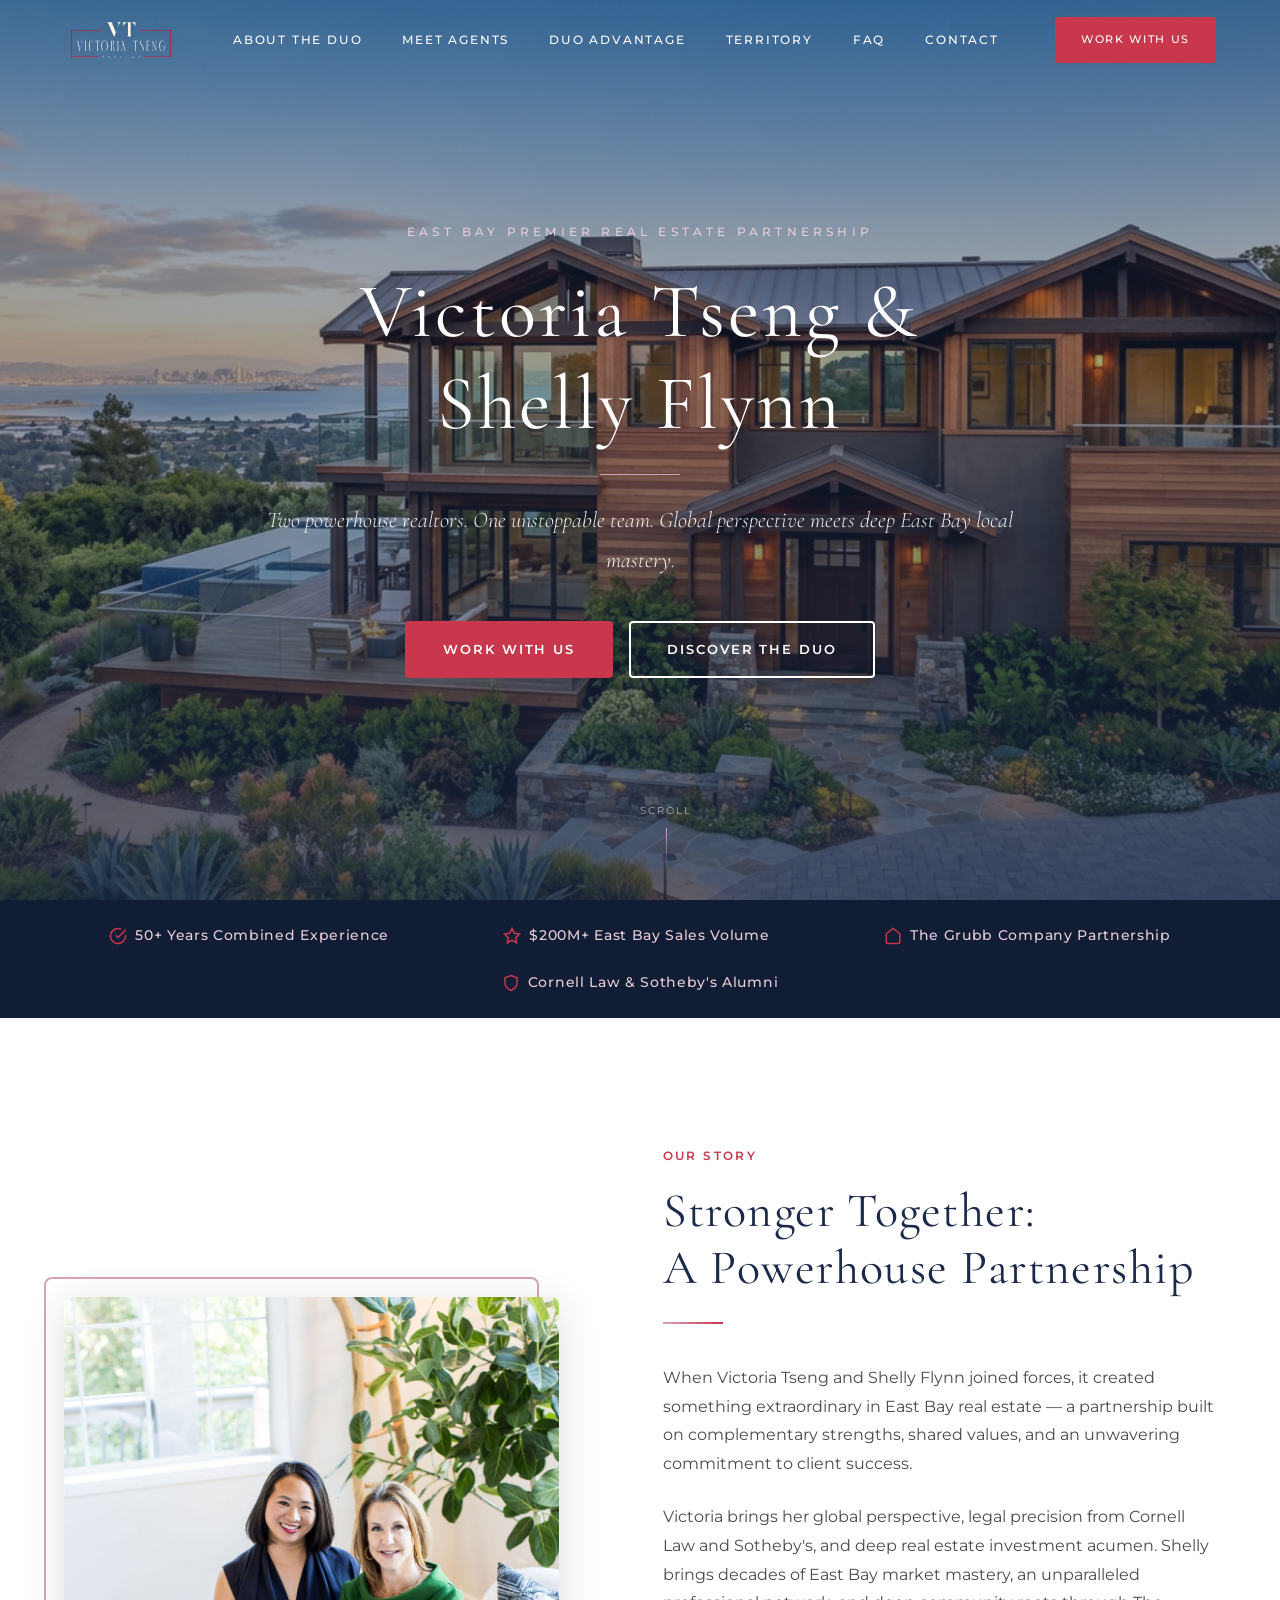
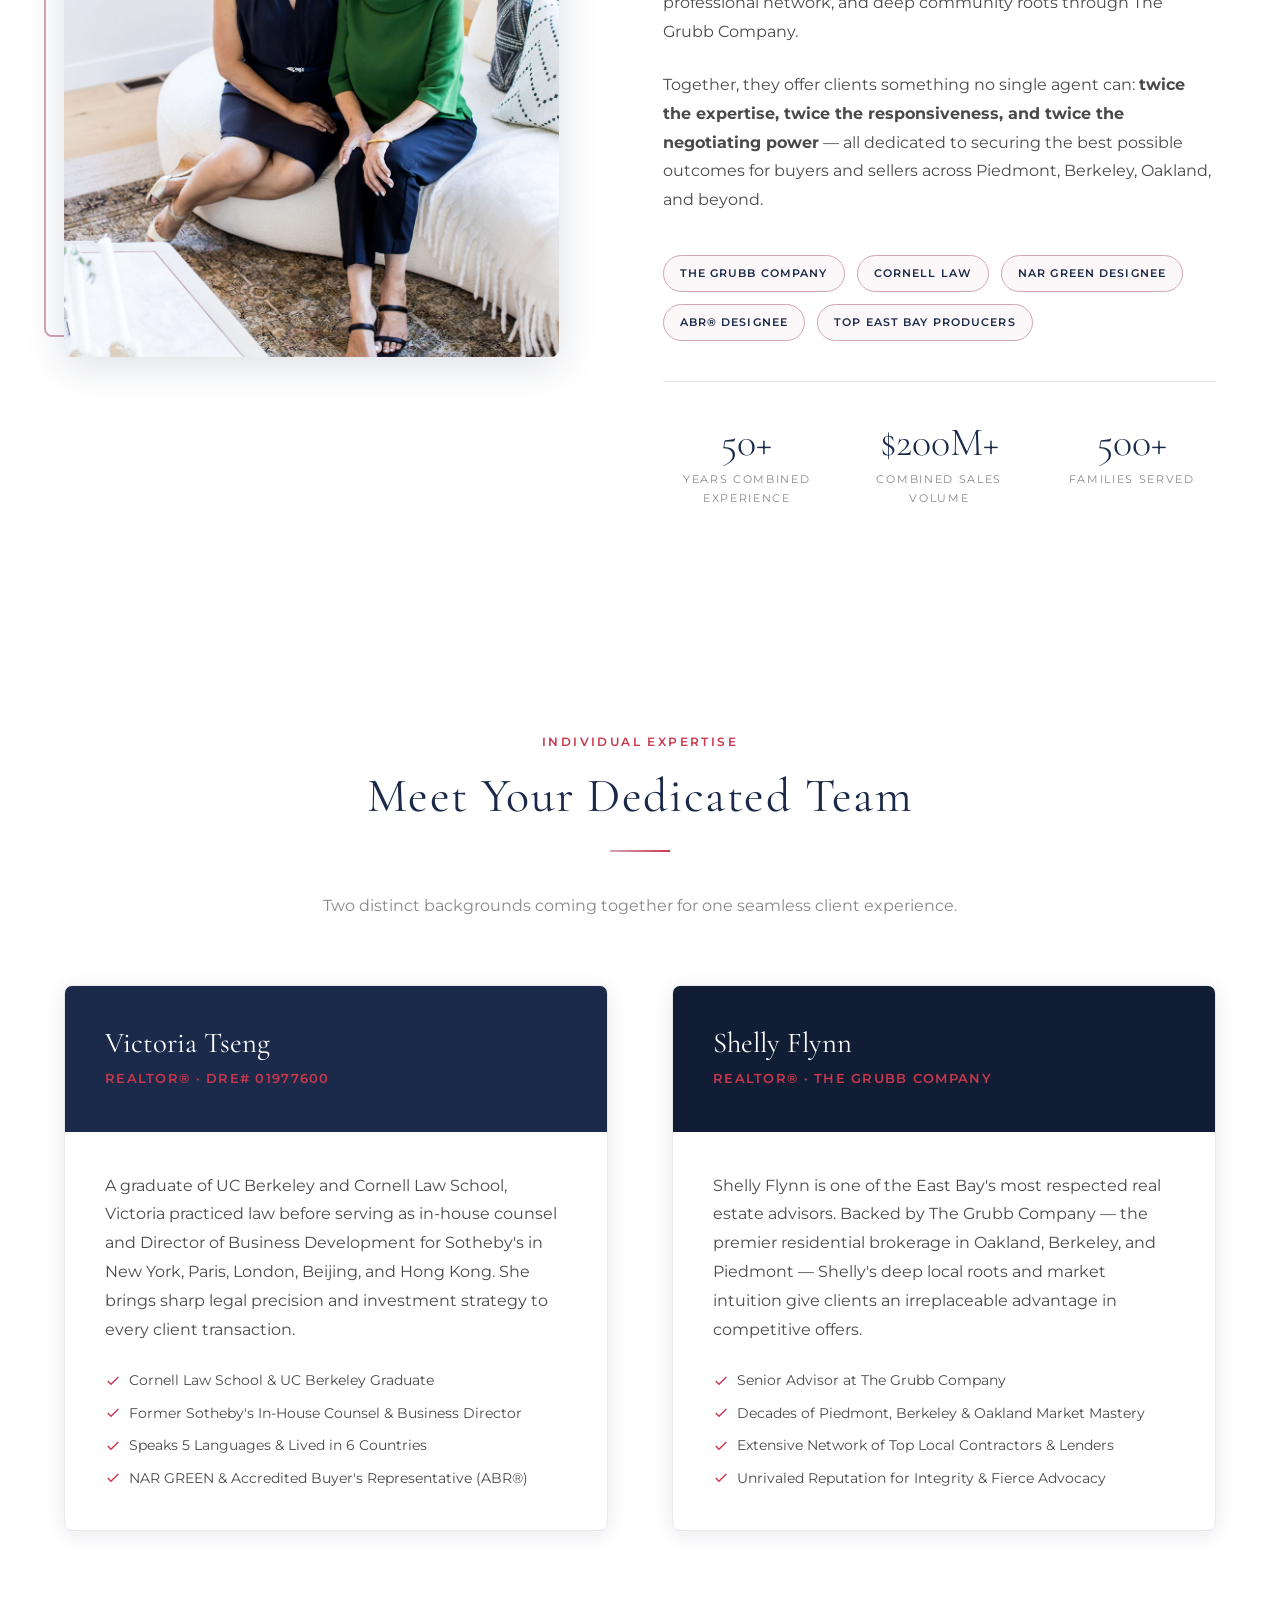
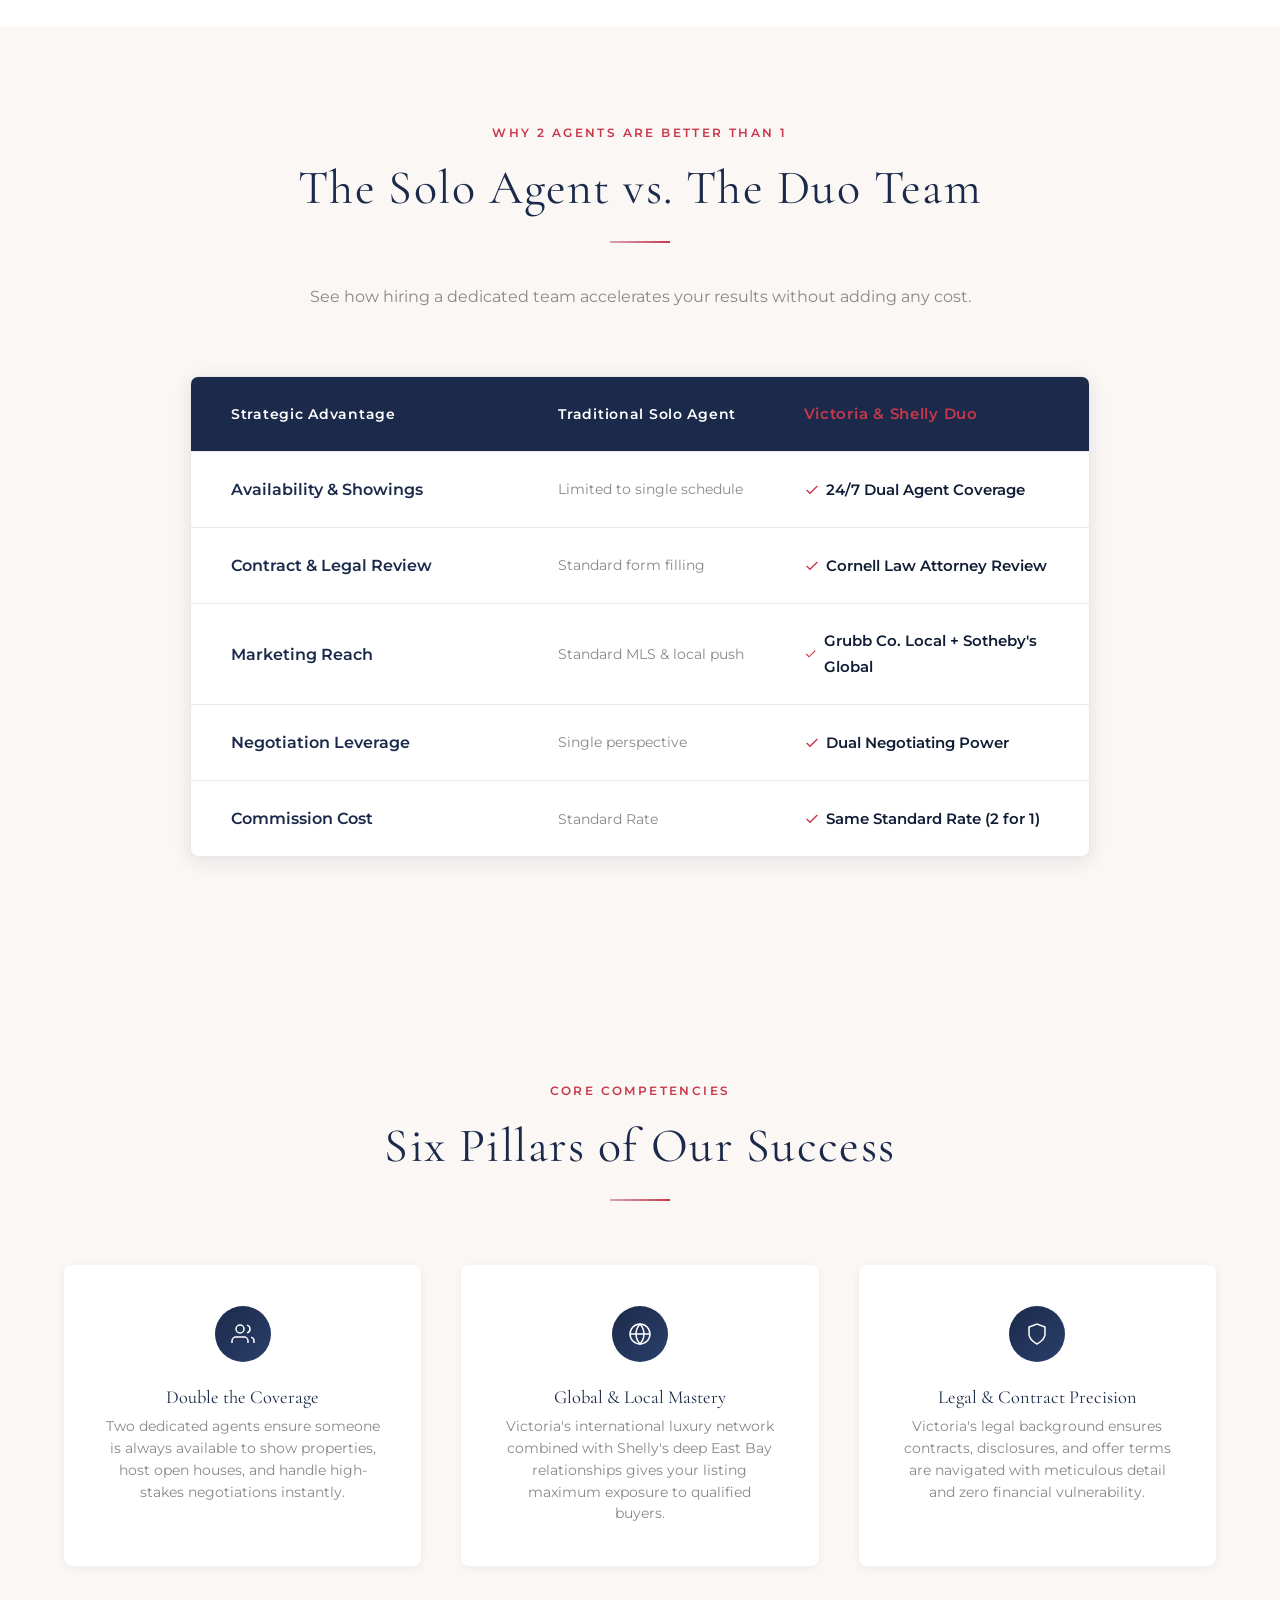
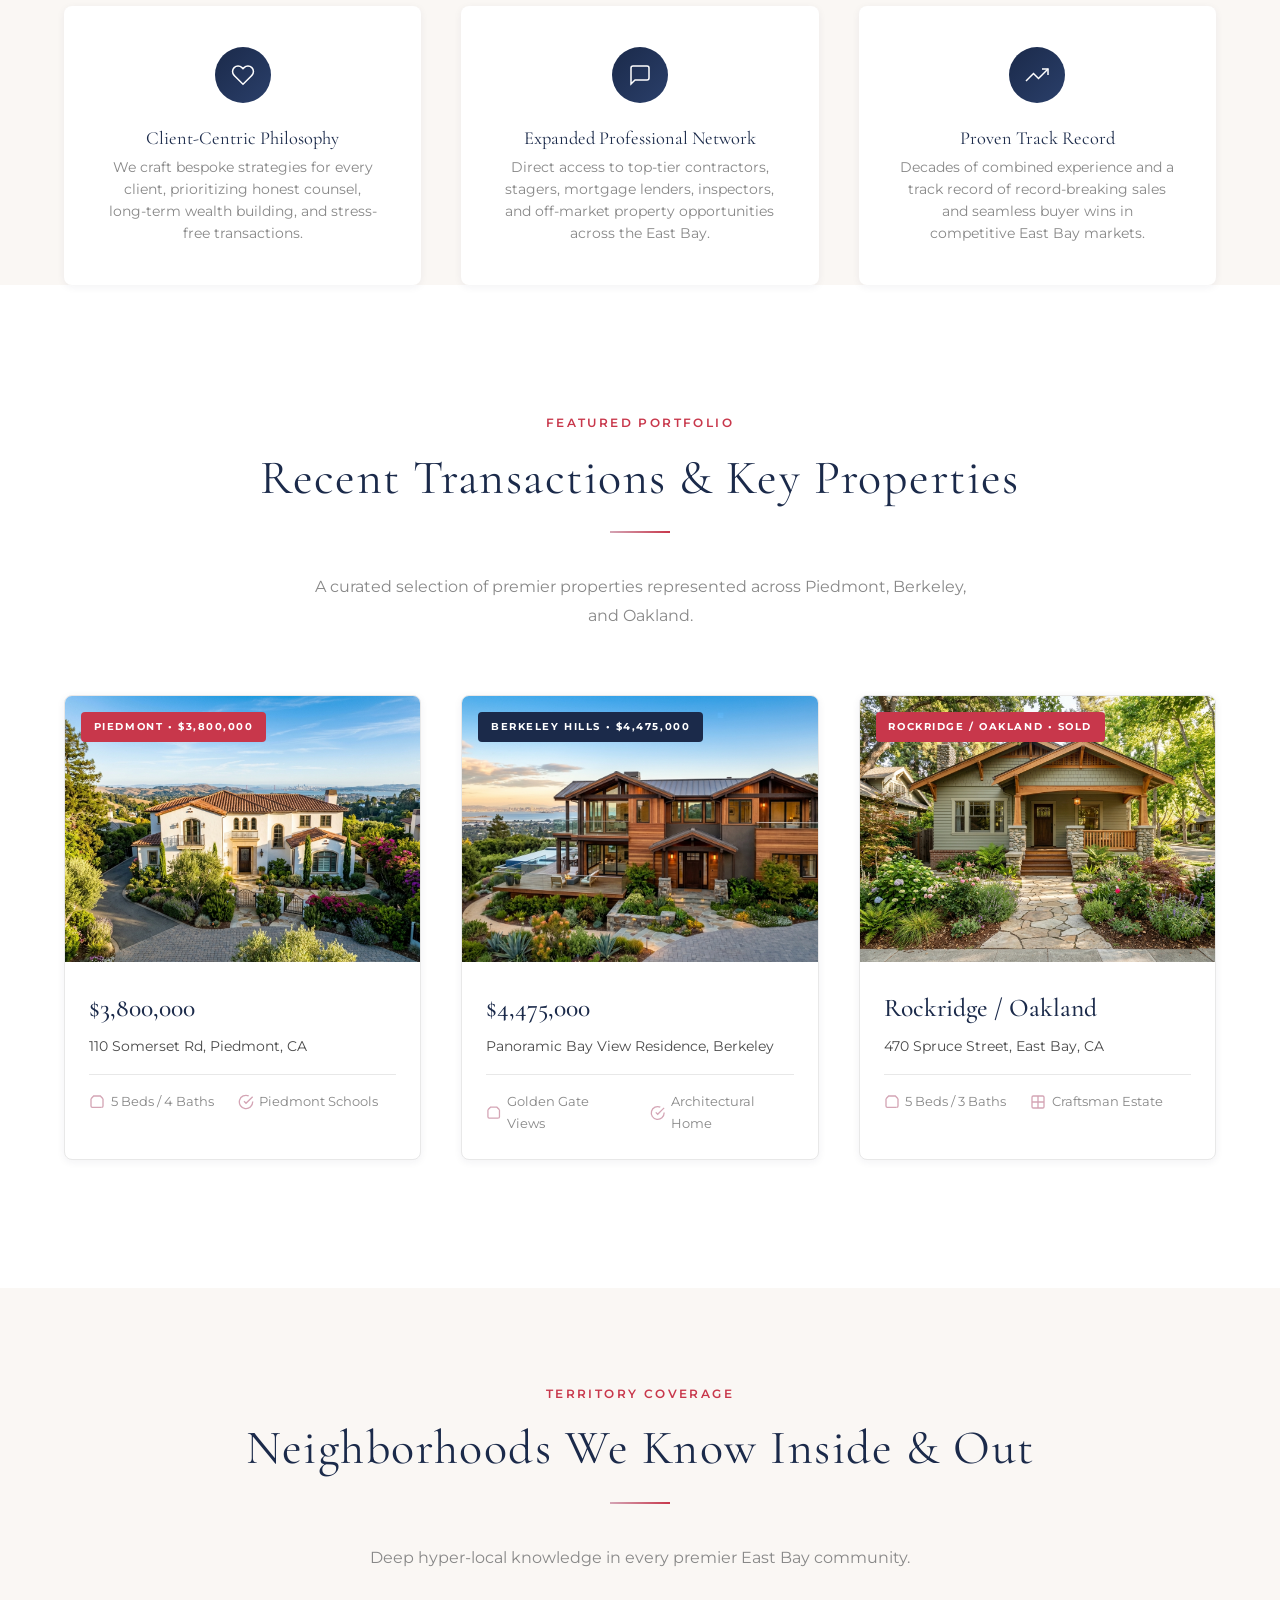
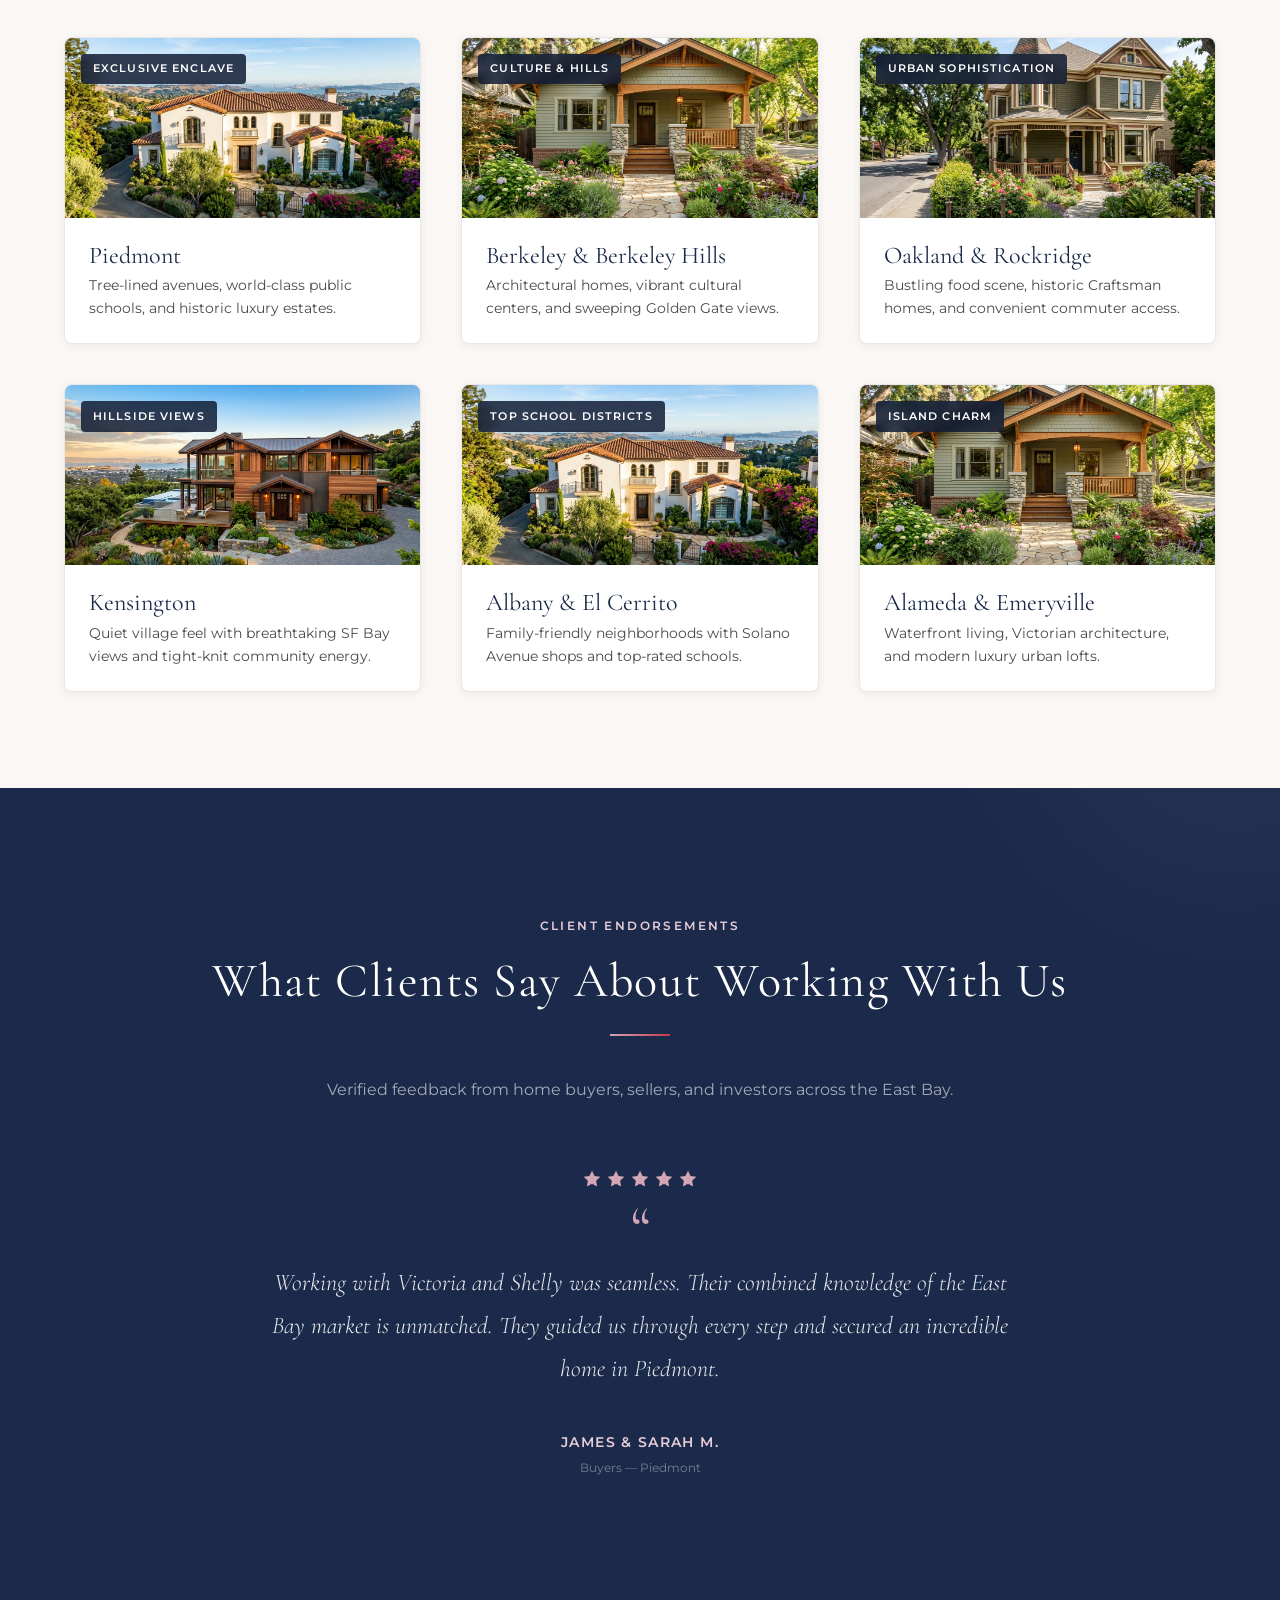
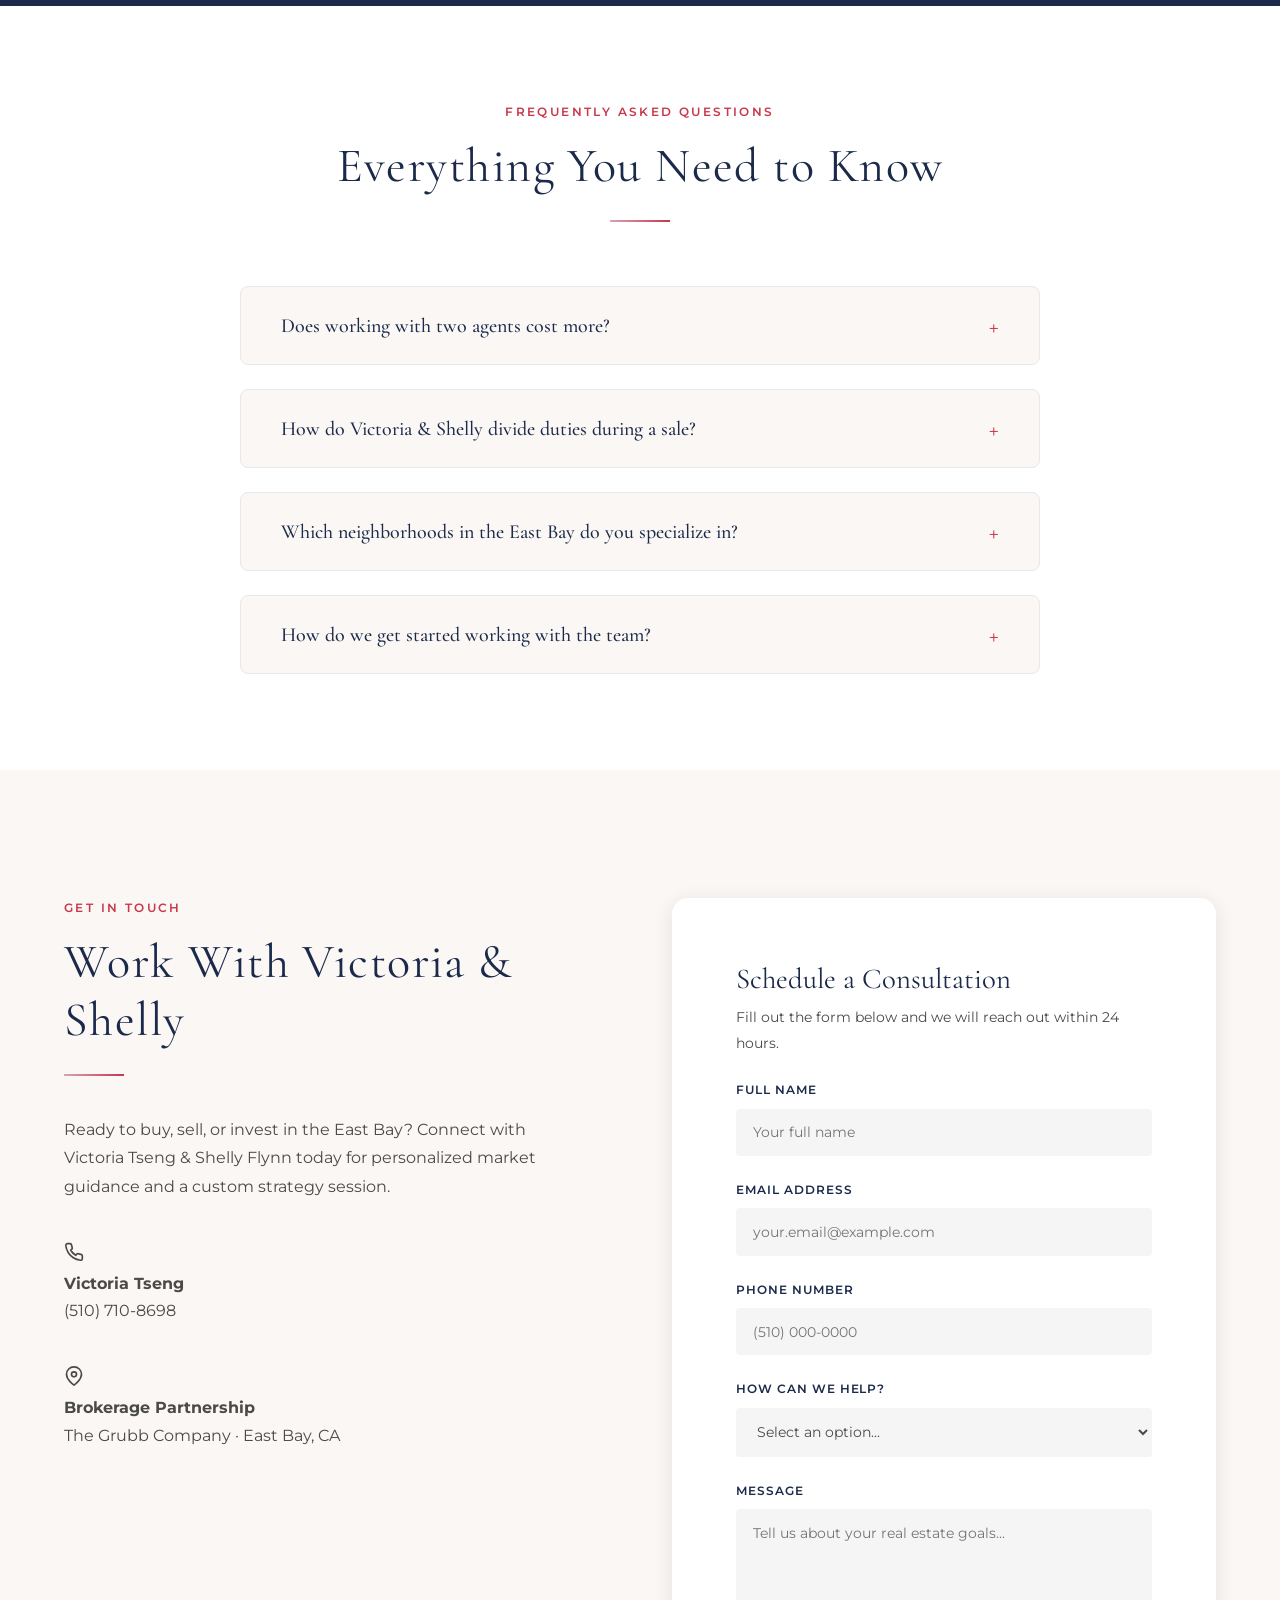
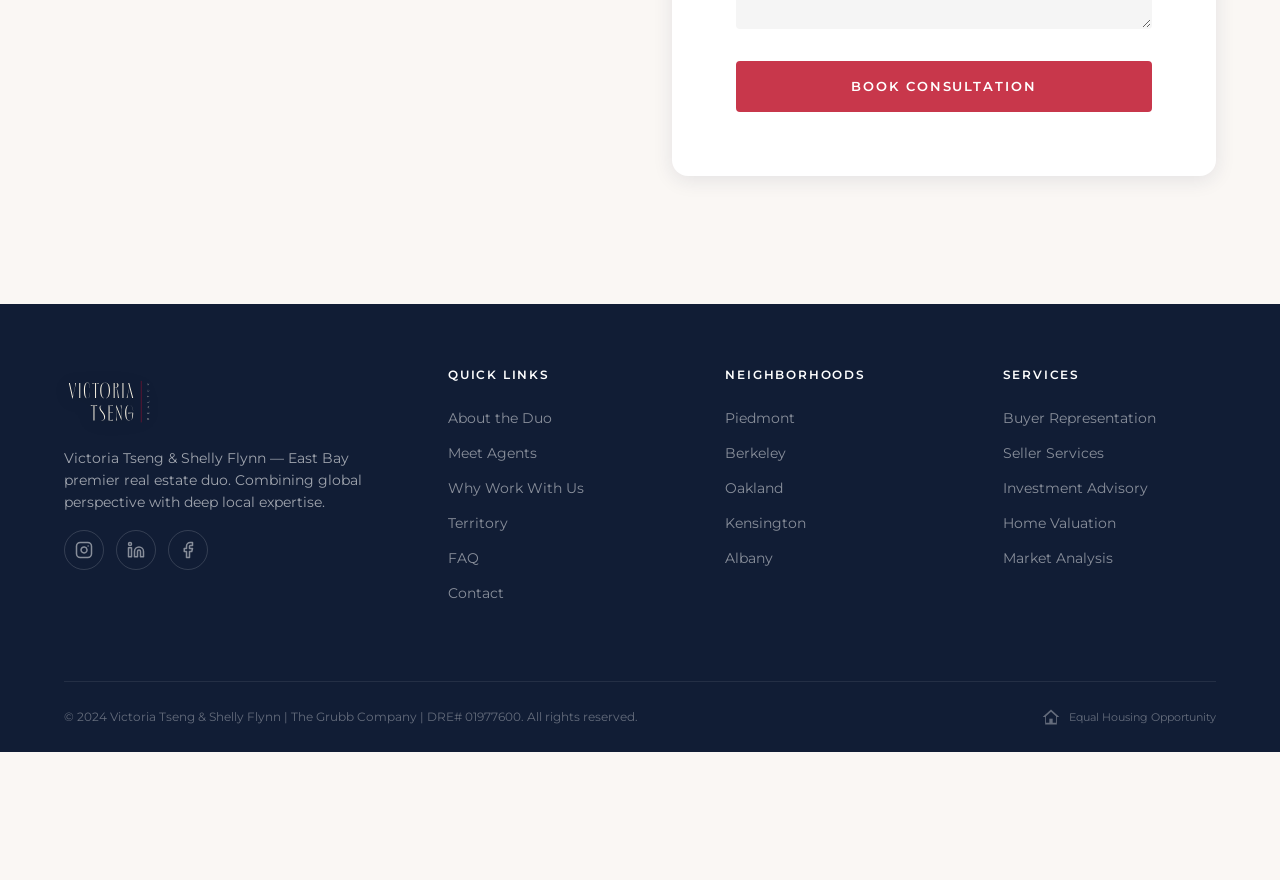
==== commit 236b7ac9: "Fix Pillars section grid animation to display all 6 cards in a 3x2 grid, and set featured portfolio " ====
--- a/victoria_tseng_shelly_flynn/index.html
+++ b/victoria_tseng_shelly_flynn/index.html
@@ -8,7 +8,7 @@
   <meta name="keywords" content="Victoria Tseng, Shelly Flynn, East Bay real estate, Piedmont, Berkeley, Oakland, The Grubb Company, luxury homes, real estate team">
 
   <!-- Open Graph -->
-  <meta property="og:title" content="Victoria Tseng & Shelly Flynn | East Bay Real Estate Duo">
+  <meta property="og:title" content="Victoria Tseng &amp; Shelly Flynn | East Bay Real Estate Duo">
   <meta property="og:description" content="Two powerhouse realtors. One unstoppable team. Combining 50+ years of East Bay luxury real estate expertise.">
   <meta property="og:type" content="website">
   <meta property="og:image" content="/images/victoria-shelly-duo.jpg">
@@ -18,8 +18,285 @@
   <link rel="preconnect" href="https://fonts.gstatic.com" crossorigin>
   <link href="https://fonts.googleapis.com/css2?family=Cormorant+Garamond:ital,wght@0,300;0,400;0,500;0,600;0,700;1,300;1,400&family=Montserrat:wght@300;400;500;600;700&display=swap" rel="stylesheet">
 
-  <!-- Core Brand Stylesheet -->
+  <!-- Styles -->
   <link rel="stylesheet" href="/styles.css">
+  <style>
+    /* Custom enhancements for the Duo Page to eliminate empty space and maximize rich aesthetics */
+    .duo-trust-strip {
+      background: var(--navy-dark);
+      border-y: 1px solid rgba(255,255,255,0.1);
+      padding: var(--space-md) 0;
+      color: var(--white);
+    }
+    .duo-trust-flex {
+      display: flex;
+      justify-content: space-around;
+      align-items: center;
+      flex-wrap: wrap;
+      gap: var(--space-md);
+      text-align: center;
+    }
+    .duo-trust-item {
+      display: flex;
+      align-items: center;
+      gap: var(--space-xs);
+      font-size: 0.85rem;
+      font-weight: 500;
+      letter-spacing: 0.05em;
+      color: var(--mauve-light);
+    }
+    .duo-trust-item svg {
+      color: var(--coral);
+    }
+
+    /* Side-by-side agent bios */
+    .agent-card-grid {
+      display: grid;
+      grid-template-columns: 1fr 1fr;
+      gap: var(--space-xl);
+      margin-top: var(--space-xl);
+    }
+    .agent-profile-card {
+      background: var(--white);
+      border-radius: var(--radius-md);
+      overflow: hidden;
+      box-shadow: var(--shadow-md);
+      border: 1px solid var(--gray-200);
+      display: flex;
+      flex-direction: column;
+      transition: transform var(--transition-base), box-shadow var(--transition-base);
+    }
+    .agent-profile-card:hover {
+      transform: translateY(-5px);
+      box-shadow: var(--shadow-xl);
+      border-color: var(--coral);
+    }
+    .agent-card-header {
+      background: var(--navy);
+      color: var(--white);
+      padding: var(--space-lg);
+      position: relative;
+    }
+    .agent-card-header h3 {
+      color: var(--white);
+      font-size: 1.8rem;
+      margin-bottom: 0.25rem;
+    }
+    .agent-card-title {
+      color: var(--coral);
+      font-size: 0.8rem;
+      font-weight: 600;
+      letter-spacing: 0.1em;
+      text-transform: uppercase;
+    }
+    .agent-card-body {
+      padding: var(--space-lg);
+      display: flex;
+      flex-direction: column;
+      gap: var(--space-md);
+      flex: 1;
+    }
+    .agent-highlights {
+      display: flex;
+      flex-direction: column;
+      gap: var(--space-xs);
+    }
+    .agent-highlight-item {
+      display: flex;
+      align-items: center;
+      gap: var(--space-xs);
+      font-size: 0.9rem;
+      color: var(--gray-700);
+    }
+    .agent-highlight-item svg {
+      color: var(--coral);
+      flex-shrink: 0;
+    }
+
+    /* Comparison Table */
+    .duo-comparison {
+      background: var(--cream);
+      padding: var(--space-2xl) 0;
+    }
+    .comparison-table-wrapper {
+      max-width: 900px;
+      margin: var(--space-xl) auto 0;
+      background: var(--white);
+      border-radius: var(--radius-md);
+      overflow: hidden;
+      box-shadow: var(--shadow-md);
+      border: 1px solid var(--gray-200);
+    }
+    .comparison-row {
+      display: grid;
+      grid-template-columns: 2fr 1.5fr 1.5fr;
+      padding: var(--space-md) var(--space-lg);
+      border-bottom: 1px solid var(--gray-200);
+      align-items: center;
+    }
+    .comparison-row:last-child {
+      border-bottom: none;
+    }
+    .comparison-row.header-row {
+      background: var(--navy);
+      color: var(--white);
+      font-family: var(--font-body);
+      font-weight: 600;
+      font-size: 0.9rem;
+      letter-spacing: 0.05em;
+    }
+    .comparison-row.header-row .col-duo {
+      color: var(--coral);
+    }
+    .col-feature {
+      font-weight: 600;
+      color: var(--navy);
+    }
+    .col-solo {
+      color: var(--gray-500);
+      font-size: 0.9rem;
+    }
+    .col-duo {
+      color: var(--navy-dark);
+      font-weight: 600;
+      font-size: 0.95rem;
+      display: flex;
+      align-items: center;
+      gap: 0.4rem;
+    }
+    .col-duo svg {
+      color: var(--coral);
+    }
+
+    /* Territory Grid with Rich Visual Cards */
+    .territory-grid {
+      display: grid;
+      grid-template-columns: repeat(3, 1fr);
+      gap: var(--space-lg);
+      margin-top: var(--space-xl);
+    }
+    .territory-card {
+      background: var(--white);
+      border-radius: var(--radius-md);
+      overflow: hidden;
+      border: 1px solid var(--gray-200);
+      box-shadow: var(--shadow-sm);
+      transition: all var(--transition-base);
+    }
+    .territory-card:hover {
+      transform: translateY(-4px);
+      box-shadow: var(--shadow-lg);
+      border-color: var(--coral);
+    }
+    .territory-img-box {
+      height: 180px;
+      position: relative;
+      overflow: hidden;
+    }
+    .territory-img-box img {
+      width: 100%;
+      height: 100%;
+      object-fit: cover;
+      transition: transform 0.6s ease;
+    }
+    .territory-card:hover .territory-img-box img {
+      transform: scale(1.05);
+    }
+    .territory-badge {
+      position: absolute;
+      top: 1rem;
+      left: 1rem;
+      background: rgba(17, 29, 53, 0.85);
+      backdrop-filter: blur(4px);
+      color: var(--white);
+      font-size: 0.7rem;
+      font-weight: 600;
+      letter-spacing: 0.1em;
+      text-transform: uppercase;
+      padding: 0.35rem 0.75rem;
+      border-radius: var(--radius-sm);
+    }
+    .territory-body {
+      padding: var(--space-md);
+    }
+    .territory-body h3 {
+      font-size: 1.5rem;
+      color: var(--navy);
+      margin-bottom: 0.25rem;
+    }
+    .territory-body p {
+      font-size: 0.88rem;
+      color: var(--gray-700);
+      line-height: 1.6;
+    }
+
+    /* FAQ Accordion Section */
+    .duo-faq {
+      padding: var(--space-2xl) 0;
+      background: var(--white);
+    }
+    .faq-wrapper {
+      max-width: 800px;
+      margin: var(--space-xl) auto 0;
+      display: flex;
+      flex-direction: column;
+      gap: var(--space-md);
+    }
+    .faq-item {
+      border: 1px solid var(--gray-200);
+      border-radius: var(--radius-md);
+      overflow: hidden;
+      background: var(--cream);
+      transition: border-color var(--transition-fast);
+    }
+    .faq-item.active {
+      border-color: var(--coral);
+      background: var(--white);
+    }
+    .faq-question {
+      width: 100%;
+      padding: var(--space-md) var(--space-lg);
+      text-align: left;
+      font-family: var(--font-display);
+      font-size: 1.25rem;
+      color: var(--navy);
+      display: flex;
+      justify-content: space-between;
+      align-items: center;
+      font-weight: 500;
+    }
+    .faq-icon {
+      font-size: 1.5rem;
+      color: var(--coral);
+      transition: transform var(--transition-fast);
+    }
+    .faq-item.active .faq-icon {
+      transform: rotate(45deg);
+    }
+    .faq-answer {
+      max-height: 0;
+      overflow: hidden;
+      transition: max-height 0.4s ease, padding 0.4s ease;
+      padding: 0 var(--space-lg);
+      font-size: 0.95rem;
+      color: var(--gray-700);
+      line-height: 1.7;
+    }
+    .faq-item.active .faq-answer {
+      max-height: 300px;
+      padding: 0 var(--space-lg) var(--space-lg);
+    }
+
+    @media (max-width: 992px) {
+      .agent-card-grid { grid-template-columns: 1fr; }
+      .territory-grid { grid-template-columns: repeat(2, 1fr); }
+      .comparison-row { grid-template-columns: 1.5fr 1fr 1fr; font-size: 0.85rem; }
+    }
+    @media (max-width: 600px) {
+      .territory-grid { grid-template-columns: 1fr; }
+      .comparison-row { grid-template-columns: 1fr; gap: 0.25rem; }
+    }
+  </style>
 </head>
 <body>
 
@@ -31,10 +308,11 @@
       </a>
 
       <div class="nav-links" id="navLinks">
-        <a href="#about">About Us</a>
-        <a href="#why">Why Work With Us</a>
-        <a href="#areas">Territory</a>
-        <a href="#testimonials">Testimonials</a>
+        <a href="#about">About the Duo</a>
+        <a href="#agents">Meet Agents</a>
+        <a href="#why">Duo Advantage</a>
+        <a href="#territory">Territory</a>
+        <a href="#faq">FAQ</a>
         <a href="#contact">Contact</a>
         <div class="nav-cta">
           <a href="#contact" class="btn btn-primary">Work With Us</a>
@@ -57,12 +335,12 @@
     <div class="hero-overlay"></div>
     <div class="hero-content">
       <span class="hero-label">East Bay Premier Real Estate Partnership</span>
-      <h1>Victoria Tseng <span style="font-style: italic; color: var(--mauve);">amp;</span> Shelly Flynn</h1>
+      <h1>Victoria Tseng &amp; Shelly Flynn</h1>
       <hr class="hero-divider">
-      <p class="hero-tagline">Two powerhouse realtors. One unstoppable team. Global perspective meets deep East Bay expertise.</p>
+      <p class="hero-tagline">Two powerhouse realtors. One unstoppable team. Global perspective meets deep East Bay local mastery.</p>
       <div class="hero-buttons">
         <a href="#contact" class="btn btn-primary">Work With Us</a>
-        <a href="#about" class="btn btn-outline">Meet the Duo</a>
+        <a href="#about" class="btn btn-outline">Discover the Duo</a>
       </div>
     </div>
     <div class="hero-scroll">
@@ -71,208 +349,529 @@
     </div>
   </section>
 
+  <!-- ==================== TRUST STRIP ==================== -->
+  <div class="duo-trust-strip">
+    <div class="container">
+      <div class="duo-trust-flex">
+        <div class="duo-trust-item">
+          <svg width="18" height="18" viewBox="0 0 24 24" fill="none" stroke="currentColor" stroke-width="2"><path d="M22 11.08V12a10 10 0 1 1-5.93-9.14"/><polyline points="22 4 12 14.01 9 11.01"/></svg>
+          <span>50+ Years Combined Experience</span>
+        </div>
+        <div class="duo-trust-item">
+          <svg width="18" height="18" viewBox="0 0 24 24" fill="none" stroke="currentColor" stroke-width="2"><path d="M12 2l3.09 6.26L22 9.27l-5 4.87 1.18 6.88L12 17.77l-6.18 3.25L7 14.14 2 9.27l6.91-1.01L12 2z"/></svg>
+          <span>$200M+ East Bay Sales Volume</span>
+        </div>
+        <div class="duo-trust-item">
+          <svg width="18" height="18" viewBox="0 0 24 24" fill="none" stroke="currentColor" stroke-width="2"><path d="M3 9l9-7 9 7v11a2 2 0 0 1-2 2H5a2 2 0 0 1-2-2z"/></svg>
+          <span>The Grubb Company Partnership</span>
+        </div>
+        <div class="duo-trust-item">
+          <svg width="18" height="18" viewBox="0 0 24 24" fill="none" stroke="currentColor" stroke-width="2"><path d="M12 22s8-4 8-10V5l-8-3-8 3v7c0 6 8 10 8 10z"/></svg>
+          <span>Cornell Law &amp; Sotheby's Alumni</span>
+        </div>
+      </div>
+    </div>
+  </div>
+
   <!-- ==================== ABOUT THE DUO ==================== -->
-  <section class="duo-about-section" id="about">
+  <section class="about" id="about">
     <div class="container">
-      <div class="duo-about-grid">
-        <div class="duo-portrait-wrapper reveal-left">
-          <img src="/images/victoria-shelly-duo.jpg" alt="Victoria Tseng and Shelly Flynn together" class="duo-portrait-img">
-        </div>
-        <div class="duo-about-content reveal-right">
+      <div class="about-grid">
+        <div class="about-image-wrapper reveal-left">
+          <img src="/images/victoria-shelly-duo.jpg" alt="Victoria Tseng and Shelly Flynn together" class="about-image">
+          <div class="about-image-accent"></div>
+        </div>
+        <div class="about-content reveal-right">
           <span class="section-label">Our Story</span>
-          <h2 class="section-title">Stronger Together</h2>
+          <h2 class="section-title">Stronger Together:<br>A Powerhouse Partnership</h2>
           <hr class="section-divider">
-          <p>When Victoria Tseng and Shelly Flynn joined forces, it created a rare synergy in East Bay real estate — a partnership built on complementary strengths, shared values, and a relentless commitment to client success.</p>
-          <p>Victoria brings her global perspective, legal acumen from Cornell Law and Sotheby's, and deep real estate investment expertise. Shelly brings decades of East Bay market mastery, an unparalleled network, and deep community roots through The Grubb Company.</p>
-          <p>Together, they offer clients something no single agent can: <strong>twice the expertise, twice the responsiveness, and twice the negotiating strength</strong> — focused on achieving extraordinary outcomes for buyers and sellers across Piedmont, Berkeley, Oakland, and beyond.</p>
+
+          <p>When Victoria Tseng and Shelly Flynn joined forces, it created something extraordinary in East Bay real estate — a partnership built on complementary strengths, shared values, and an unwavering commitment to client success.</p>
+
+          <p>Victoria brings her global perspective, legal precision from Cornell Law and Sotheby's, and deep real estate investment acumen. Shelly brings decades of East Bay market mastery, an unparalleled professional network, and deep community roots through The Grubb Company.</p>
+
+          <p>Together, they offer clients something no single agent can: <strong>twice the expertise, twice the responsiveness, and twice the negotiating power</strong> — all dedicated to securing the best possible outcomes for buyers and sellers across Piedmont, Berkeley, Oakland, and beyond.</p>
+
+          <div class="about-designations">
+            <span class="designation-badge">The Grubb Company</span>
+            <span class="designation-badge">Cornell Law</span>
+            <span class="designation-badge">NAR GREEN Designee</span>
+            <span class="designation-badge">ABR® Designee</span>
+            <span class="designation-badge">Top East Bay Producers</span>
+          </div>
+
+          <div class="about-stats">
+            <div class="stat">
+              <div class="stat-number">50+</div>
+              <div class="stat-label">Years Combined Experience</div>
+            </div>
+            <div class="stat">
+              <div class="stat-number">$200M+</div>
+              <div class="stat-label">Combined Sales Volume</div>
+            </div>
+            <div class="stat">
+              <div class="stat-number">500+</div>
+              <div class="stat-label">Families Served</div>
+            </div>
+          </div>
         </div>
       </div>
     </div>
   </section>
 
-  <!-- ==================== INDIVIDUAL BIOS ==================== -->
-  <section class="duo-bios-section">
+  <!-- ==================== MEET THE AGENTS ==================== -->
+  <section class="duo-comparison" id="agents" style="background: var(--white);">
     <div class="container">
-      <div style="text-align: center;">
-        <span class="section-label">Meet the Partnership</span>
-        <h2 class="section-title">Two Experts. One Unfiltered Commitment.</h2>
-        <hr class="section-divider" style="margin: 1rem auto;">
-      </div>
-      <div class="duo-bios-grid">
-        <div class="duo-bio-card reveal-left">
-          <h3>Victoria Tseng</h3>
-          <span class="duo-bio-role">Realtor® · DRE# 01977600</span>
-          <p>A graduate of UC Berkeley and Cornell Law School, Victoria practiced law before serving as in-house counsel and Director of Business Development for Sotheby's in New York, Paris, London, Beijing, and Hong Kong. She brings sharp legal precision and investment strategy to every transaction.</p>
-          <div class="duo-bio-tags">
-            <span class="duo-bio-tag">Cornell Law</span>
-            <span class="duo-bio-tag">UC Berkeley</span>
-            <span class="duo-bio-tag">NAR GREEN</span>
-            <span class="duo-bio-tag">ABR® Designee</span>
-            <span class="duo-bio-tag">5 Languages</span>
-          </div>
-        </div>
-        <div class="duo-bio-card reveal-right">
-          <h3>Shelly Flynn</h3>
-          <span class="duo-bio-role">Realtor® · The Grubb Company</span>
-          <p>Shelly Flynn is one of the East Bay's most trusted real estate advisors. Backed by The Grubb Company — the premier residential brokerage in Oakland, Berkeley, and Piedmont — Shelly's deep local roots and market knowledge offer an irreplaceable advantage for her clients.</p>
-          <div class="duo-bio-tags">
-            <span class="duo-bio-tag">The Grubb Company</span>
-            <span class="duo-bio-tag">East Bay Expert</span>
-            <span class="duo-bio-tag">Top Producer</span>
-            <span class="duo-bio-tag">Trusted Advisor</span>
+      <div style="text-align: center;" class="reveal">
+        <span class="section-label">Individual Expertise</span>
+        <h2 class="section-title">Meet Your Dedicated Team</h2>
+        <hr class="section-divider" style="margin-left: auto; margin-right: auto;">
+        <p style="margin: 0 auto; color: var(--gray-500);">Two distinct backgrounds coming together for one seamless client experience.</p>
+      </div>
+
+      <div class="agent-card-grid reveal-stagger">
+        <!-- Victoria Card -->
+        <div class="agent-profile-card">
+          <div class="agent-card-header">
+            <h3>Victoria Tseng</h3>
+            <span class="agent-card-title">Realtor® · DRE# 01977600</span>
+          </div>
+          <div class="agent-card-body">
+            <p>A graduate of UC Berkeley and Cornell Law School, Victoria practiced law before serving as in-house counsel and Director of Business Development for Sotheby's in New York, Paris, London, Beijing, and Hong Kong. She brings sharp legal precision and investment strategy to every client transaction.</p>
+            <div class="agent-highlights">
+              <div class="agent-highlight-item">
+                <svg width="16" height="16" viewBox="0 0 24 24" fill="none" stroke="currentColor" stroke-width="2"><polyline points="20 6 9 17 4 12"/></svg>
+                <span>Cornell Law School &amp; UC Berkeley Graduate</span>
+              </div>
+              <div class="agent-highlight-item">
+                <svg width="16" height="16" viewBox="0 0 24 24" fill="none" stroke="currentColor" stroke-width="2"><polyline points="20 6 9 17 4 12"/></svg>
+                <span>Former Sotheby's In-House Counsel &amp; Business Director</span>
+              </div>
+              <div class="agent-highlight-item">
+                <svg width="16" height="16" viewBox="0 0 24 24" fill="none" stroke="currentColor" stroke-width="2"><polyline points="20 6 9 17 4 12"/></svg>
+                <span>Speaks 5 Languages &amp; Lived in 6 Countries</span>
+              </div>
+              <div class="agent-highlight-item">
+                <svg width="16" height="16" viewBox="0 0 24 24" fill="none" stroke="currentColor" stroke-width="2"><polyline points="20 6 9 17 4 12"/></svg>
+                <span>NAR GREEN &amp; Accredited Buyer's Representative (ABR®)</span>
+              </div>
+            </div>
+          </div>
+        </div>
+
+        <!-- Shelly Card -->
+        <div class="agent-profile-card">
+          <div class="agent-card-header" style="background: var(--navy-dark);">
+            <h3>Shelly Flynn</h3>
+            <span class="agent-card-title">Realtor® · The Grubb Company</span>
+          </div>
+          <div class="agent-card-body">
+            <p>Shelly Flynn is one of the East Bay's most respected real estate advisors. Backed by The Grubb Company — the premier residential brokerage in Oakland, Berkeley, and Piedmont — Shelly's deep local roots and market intuition give clients an irreplaceable advantage in competitive offers.</p>
+            <div class="agent-highlights">
+              <div class="agent-highlight-item">
+                <svg width="16" height="16" viewBox="0 0 24 24" fill="none" stroke="currentColor" stroke-width="2"><polyline points="20 6 9 17 4 12"/></svg>
+                <span>Senior Advisor at The Grubb Company</span>
+              </div>
+              <div class="agent-highlight-item">
+                <svg width="16" height="16" viewBox="0 0 24 24" fill="none" stroke="currentColor" stroke-width="2"><polyline points="20 6 9 17 4 12"/></svg>
+                <span>Decades of Piedmont, Berkeley &amp; Oakland Market Mastery</span>
+              </div>
+              <div class="agent-highlight-item">
+                <svg width="16" height="16" viewBox="0 0 24 24" fill="none" stroke="currentColor" stroke-width="2"><polyline points="20 6 9 17 4 12"/></svg>
+                <span>Extensive Network of Top Local Contractors &amp; Lenders</span>
+              </div>
+              <div class="agent-highlight-item">
+                <svg width="16" height="16" viewBox="0 0 24 24" fill="none" stroke="currentColor" stroke-width="2"><polyline points="20 6 9 17 4 12"/></svg>
+                <span>Unrivaled Reputation for Integrity &amp; Fierce Advocacy</span>
+              </div>
+            </div>
           </div>
         </div>
       </div>
     </div>
   </section>
 
-  <!-- ==================== WHY WORK WITH US ==================== -->
-  <section class="duo-why-section" id="why">
+  <!-- ==================== COMPARISON TABLE ==================== -->
+  <section class="duo-comparison" id="why">
     <div class="container">
-      <div style="text-align: center;">
-        <span class="section-label">The Duo Advantage</span>
-        <h2 class="section-title">Why Work With Us</h2>
-        <hr class="section-divider" style="margin: 1rem auto;">
-      </div>
-      <div class="duo-why-grid">
-        <div class="duo-why-card">
-          <div class="duo-why-icon">
-            <svg viewBox="0 0 24 24" fill="none" stroke="currentColor" stroke-width="1.5"><path d="M17 21v-2a4 4 0 00-4-4H5a4 4 0 00-4 4v2"/><circle cx="9" cy="7" r="4"/><path d="M23 21v-2a4 4 0 00-3-3.87"/><path d="M16 3.13a4 4 0 010 7.75"/></svg>
+      <div style="text-align: center;" class="reveal">
+        <span class="section-label">Why 2 Agents Are Better Than 1</span>
+        <h2 class="section-title">The Solo Agent vs. The Duo Team</h2>
+        <hr class="section-divider" style="margin-left: auto; margin-right: auto;">
+        <p style="margin: 0 auto; color: var(--gray-500);">See how hiring a dedicated team accelerates your results without adding any cost.</p>
+      </div>
+
+      <div class="comparison-table-wrapper reveal">
+        <div class="comparison-row header-row">
+          <div>Strategic Advantage</div>
+          <div>Traditional Solo Agent</div>
+          <div class="col-duo">Victoria &amp; Shelly Duo</div>
+        </div>
+        <div class="comparison-row">
+          <div class="col-feature">Availability &amp; Showings</div>
+          <div class="col-solo">Limited to single schedule</div>
+          <div class="col-duo">
+            <svg width="16" height="16" viewBox="0 0 24 24" fill="none" stroke="currentColor" stroke-width="2"><polyline points="20 6 9 17 4 12"/></svg>
+            24/7 Dual Agent Coverage
+          </div>
+        </div>
+        <div class="comparison-row">
+          <div class="col-feature">Contract &amp; Legal Review</div>
+          <div class="col-solo">Standard form filling</div>
+          <div class="col-duo">
+            <svg width="16" height="16" viewBox="0 0 24 24" fill="none" stroke="currentColor" stroke-width="2"><polyline points="20 6 9 17 4 12"/></svg>
+            Cornell Law Attorney Review
+          </div>
+        </div>
+        <div class="comparison-row">
+          <div class="col-feature">Marketing Reach</div>
+          <div class="col-solo">Standard MLS &amp; local push</div>
+          <div class="col-duo">
+            <svg width="16" height="16" viewBox="0 0 24 24" fill="none" stroke="currentColor" stroke-width="2"><polyline points="20 6 9 17 4 12"/></svg>
+            Grubb Co. Local + Sotheby's Global
+          </div>
+        </div>
+        <div class="comparison-row">
+          <div class="col-feature">Negotiation Leverage</div>
+          <div class="col-solo">Single perspective</div>
+          <div class="col-duo">
+            <svg width="16" height="16" viewBox="0 0 24 24" fill="none" stroke="currentColor" stroke-width="2"><polyline points="20 6 9 17 4 12"/></svg>
+            Dual Negotiating Power
+          </div>
+        </div>
+        <div class="comparison-row">
+          <div class="col-feature">Commission Cost</div>
+          <div class="col-solo">Standard Rate</div>
+          <div class="col-duo">
+            <svg width="16" height="16" viewBox="0 0 24 24" fill="none" stroke="currentColor" stroke-width="2"><polyline points="20 6 9 17 4 12"/></svg>
+            Same Standard Rate (2 for 1)
+          </div>
+        </div>
+      </div>
+    </div>
+  </section>
+
+  <!-- ==================== SPECIALTIES / ADVANTAGES ==================== -->
+  <section class="specialties">
+    <div class="container">
+      <div style="text-align: center;" class="reveal">
+        <span class="section-label">Core Competencies</span>
+        <h2 class="section-title">Six Pillars of Our Success</h2>
+        <hr class="section-divider" style="margin-left: auto; margin-right: auto;">
+      </div>
+
+      <div class="specialties-grid reveal-stagger">
+        <div class="specialty-card">
+          <div class="specialty-icon">
+            <svg width="24" height="24" viewBox="0 0 24 24" fill="none" stroke="currentColor" stroke-width="1.5"><path d="M17 21v-2a4 4 0 00-4-4H5a4 4 0 00-4 4v2"/><circle cx="9" cy="7" r="4"/><path d="M23 21v-2a4 4 0 00-3-3.87"/><path d="M16 3.13a4 4 0 010 7.75"/></svg>
           </div>
           <h3>Double the Coverage</h3>
           <p>Two dedicated agents ensure someone is always available to show properties, host open houses, and handle high-stakes negotiations instantly.</p>
         </div>
-        <div class="duo-why-card">
-          <div class="duo-why-icon">
-            <svg viewBox="0 0 24 24" fill="none" stroke="currentColor" stroke-width="1.5"><circle cx="12" cy="12" r="10"/><line x1="2" y1="12" x2="22" y2="12"/><path d="M12 2a15.3 15.3 0 014 10 15.3 15.3 0 01-4 10 15.3 15.3 0 01-4-10 15.3 15.3 0 014-10z"/></svg>
+
+        <div class="specialty-card">
+          <div class="specialty-icon">
+            <svg width="24" height="24" viewBox="0 0 24 24" fill="none" stroke="currentColor" stroke-width="1.5"><circle cx="12" cy="12" r="10"/><path d="M2 12h20"/><path d="M12 2a15.3 15.3 0 014 10 15.3 15.3 0 01-4 10 15.3 15.3 0 01-4-10 15.3 15.3 0 014-10z"/></svg>
           </div>
           <h3>Global &amp; Local Mastery</h3>
-          <p>Victoria's international luxury network combined with Shelly's deep neighborhood relationships gives your listing maximum exposure.</p>
-        </div>
-        <div class="duo-why-card">
-          <div class="duo-why-icon">
-            <svg viewBox="0 0 24 24" fill="none" stroke="currentColor" stroke-width="1.5"><path d="M12 22s8-4 8-10V5l-8-3-8 3v7c0 6 8 10 8 10z"/></svg>
+          <p>Victoria's international luxury network combined with Shelly's deep East Bay relationships gives your listing maximum exposure to qualified buyers.</p>
+        </div>
+
+        <div class="specialty-card">
+          <div class="specialty-icon">
+            <svg width="24" height="24" viewBox="0 0 24 24" fill="none" stroke="currentColor" stroke-width="1.5"><path d="M12 22s8-4 8-10V5l-8-3-8 3v7c0 6 8 10 8 10z"/></svg>
           </div>
           <h3>Legal &amp; Contract Precision</h3>
-          <p>Victoria's legal background ensures contracts, disclosures, and offer terms are navigated with meticulous detail and zero vulnerability.</p>
-        </div>
-        <div class="duo-why-card">
-          <div class="duo-why-icon">
-            <svg viewBox="0 0 24 24" fill="none" stroke="currentColor" stroke-width="1.5"><path d="M20.84 4.61a5.5 5.5 0 00-7.78 0L12 5.67l-1.06-1.06a5.5 5.5 0 00-7.78 7.78l1.06 1.06L12 21.23l7.78-7.78 1.06-1.06a5.5 5.5 0 000-7.78z"/></svg>
+          <p>Victoria's legal background ensures contracts, disclosures, and offer terms are navigated with meticulous detail and zero financial vulnerability.</p>
+        </div>
+
+        <div class="specialty-card">
+          <div class="specialty-icon">
+            <svg width="24" height="24" viewBox="0 0 24 24" fill="none" stroke="currentColor" stroke-width="1.5"><path d="M20.84 4.61a5.5 5.5 0 00-7.78 0L12 5.67l-1.06-1.06a5.5 5.5 0 00-7.78 7.78l1.06 1.06L12 21.23l7.78-7.78 1.06-1.06a5.5 5.5 0 000-7.78z"/></svg>
           </div>
           <h3>Client-Centric Philosophy</h3>
           <p>We craft bespoke strategies for every client, prioritizing honest counsel, long-term wealth building, and stress-free transactions.</p>
         </div>
-        <div class="duo-why-card">
-          <div class="duo-why-icon">
-            <svg viewBox="0 0 24 24" fill="none" stroke="currentColor" stroke-width="1.5"><path d="M21 15a2 2 0 01-2 2H7l-4 4V5a2 2 0 012-2h14a2 2 0 012 2z"/></svg>
+
+        <div class="specialty-card">
+          <div class="specialty-icon">
+            <svg width="24" height="24" viewBox="0 0 24 24" fill="none" stroke="currentColor" stroke-width="1.5"><path d="M21 15a2 2 0 01-2 2H7l-4 4V5a2 2 0 012-2h14a2 2 0 012 2z"/></svg>
           </div>
           <h3>Expanded Professional Network</h3>
           <p>Direct access to top-tier contractors, stagers, mortgage lenders, inspectors, and off-market property opportunities across the East Bay.</p>
         </div>
-        <div class="duo-why-card">
-          <div class="duo-why-icon">
-            <svg viewBox="0 0 24 24" fill="none" stroke="currentColor" stroke-width="1.5"><polyline points="23 6 13.5 15.5 8.5 10.5 1 18"/><polyline points="17 6 23 6 23 12"/></svg>
-          </div>
-          <h3>Proven Results</h3>
+
+        <div class="specialty-card">
+          <div class="specialty-icon">
+            <svg width="24" height="24" viewBox="0 0 24 24" fill="none" stroke="currentColor" stroke-width="1.5"><polyline points="23 6 13.5 15.5 8.5 10.5 1 18"/><polyline points="17 6 23 6 23 12"/></svg>
+          </div>
+          <h3>Proven Track Record</h3>
           <p>Decades of combined experience and a track record of record-breaking sales and seamless buyer wins in competitive East Bay markets.</p>
         </div>
       </div>
     </div>
+  <!-- ==================== FEATURED TRANSACTIONS (3 PROPERTIES) ==================== -->
+  <section class="listings" id="portfolio">
+    <div class="container">
+      <div class="listings-header reveal">
+        <span class="section-label">Featured Portfolio</span>
+        <h2 class="section-title">Recent Transactions &amp; Key Properties</h2>
+        <hr class="section-divider" style="margin-left: auto; margin-right: auto;">
+        <p>A curated selection of premier properties represented across Piedmont, Berkeley, and Oakland.</p>
+      </div>
+
+      <div class="listings-grid reveal-stagger">
+        <!-- Property 1 -->
+        <div class="listing-card">
+          <div class="listing-image-wrapper">
+            <img src="/images/listing-2.jpg" alt="110 Somerset Rd, Piedmont" width="600" height="450" loading="lazy">
+            <span class="listing-badge">Piedmont • $3,800,000</span>
+          </div>
+          <div class="listing-details">
+            <div class="listing-price">$3,800,000</div>
+            <div class="listing-address">110 Somerset Rd, Piedmont, CA</div>
+            <div class="listing-features">
+              <span class="listing-feature">
+                <svg width="16" height="16" viewBox="0 0 24 24" fill="none" stroke="currentColor" stroke-width="2"><path d="M3 7v11a2 2 0 002 2h14"/><path d="M3 7l4-4h10l4 4"/><path d="M21 7v11a2 2 0 01-2 2"/><path d="M7 11h.01"/></svg>
+                5 Beds / 4 Baths
+              </span>
+              <span class="listing-feature">
+                <svg width="16" height="16" viewBox="0 0 24 24" fill="none" stroke="currentColor" stroke-width="2"><path d="M22 11.08V12a10 10 0 1 1-5.93-9.14"/><polyline points="22 4 12 14.01 9 11.01"/></svg>
+                Piedmont Schools
+              </span>
+            </div>
+          </div>
+        </div>
+
+        <!-- Property 2 -->
+        <div class="listing-card">
+          <div class="listing-image-wrapper">
+            <img src="/images/hero.jpg" alt="Berkeley Hills Estate" width="600" height="450" loading="lazy">
+            <span class="listing-badge" style="background: var(--navy);">Berkeley Hills • $4,475,000</span>
+          </div>
+          <div class="listing-details">
+            <div class="listing-price">$4,475,000</div>
+            <div class="listing-address">Panoramic Bay View Residence, Berkeley</div>
+            <div class="listing-features">
+              <span class="listing-feature">
+                <svg width="16" height="16" viewBox="0 0 24 24" fill="none" stroke="currentColor" stroke-width="2"><path d="M3 7v11a2 2 0 002 2h14"/><path d="M3 7l4-4h10l4 4"/><path d="M21 7v11a2 2 0 01-2 2"/><path d="M7 11h.01"/></svg>
+                Golden Gate Views
+              </span>
+              <span class="listing-feature">
+                <svg width="16" height="16" viewBox="0 0 24 24" fill="none" stroke="currentColor" stroke-width="2"><path d="M22 11.08V12a10 10 0 1 1-5.93-9.14"/><polyline points="22 4 12 14.01 9 11.01"/></svg>
+                Architectural Home
+              </span>
+            </div>
+          </div>
+        </div>
+
+        <!-- Property 3 -->
+        <div class="listing-card">
+          <div class="listing-image-wrapper">
+            <img src="/images/listing-1.jpg" alt="470 Spruce St, Berkeley" width="600" height="450" loading="lazy">
+            <span class="listing-badge">Rockridge / Oakland • Sold</span>
+          </div>
+          <div class="listing-details">
+            <div class="listing-price">Rockridge / Oakland</div>
+            <div class="listing-address">470 Spruce Street, East Bay, CA</div>
+            <div class="listing-features">
+              <span class="listing-feature">
+                <svg width="16" height="16" viewBox="0 0 24 24" fill="none" stroke="currentColor" stroke-width="2"><path d="M3 7v11a2 2 0 002 2h14"/><path d="M3 7l4-4h10l4 4"/><path d="M21 7v11a2 2 0 01-2 2"/><path d="M7 11h.01"/></svg>
+                5 Beds / 3 Baths
+              </span>
+              <span class="listing-feature">
+                <svg width="16" height="16" viewBox="0 0 24 24" fill="none" stroke="currentColor" stroke-width="2"><rect x="3" y="3" width="18" height="18" rx="2"/><path d="M3 12h18"/><path d="M12 3v18"/></svg>
+                Craftsman Estate
+              </span>
+            </div>
+          </div>
+        </div>
+      </div>
+    </div>
   </section>
 
-  <!-- ==================== COMBINED STATS ==================== -->
-  <section class="duo-stats-section">
+  <!-- ==================== RICH TERRITORY CARDS ==================== -->
+  <section class="duo-comparison" id="territory" style="background: var(--cream);">
     <div class="container">
-      <div class="duo-stats-grid">
-        <div class="duo-stat-item">
-          <div class="duo-stat-number">50+</div>
-          <div class="duo-stat-label">Combined Years of Experience</div>
-        </div>
-        <div class="duo-stat-item">
-          <div class="duo-stat-number">$200M+</div>
-          <div class="duo-stat-label">Combined Sales Volume</div>
-        </div>
-        <div class="duo-stat-item">
-          <div class="duo-stat-number">500+</div>
-          <div class="duo-stat-label">Families Served</div>
-        </div>
-        <div class="duo-stat-item">
-          <div class="duo-stat-number">5★</div>
-          <div class="duo-stat-label">Client Satisfaction Rating</div>
+      <div style="text-align: center;" class="reveal">
+        <span class="section-label">Territory Coverage</span>
+        <h2 class="section-title">Neighborhoods We Know Inside &amp; Out</h2>
+        <hr class="section-divider" style="margin-left: auto; margin-right: auto;">
+        <p style="margin: 0 auto; color: var(--gray-500);">Deep hyper-local knowledge in every premier East Bay community.</p>
+      </div>
+
+      <div class="territory-grid reveal-stagger">
+        <!-- Card 1 -->
+        <div class="territory-card">
+          <div class="territory-img-box">
+            <img src="/images/listing-2.jpg" alt="Piedmont CA">
+            <span class="territory-badge">Exclusive Enclave</span>
+          </div>
+          <div class="territory-body">
+            <h3>Piedmont</h3>
+            <p>Tree-lined avenues, world-class public schools, and historic luxury estates.</p>
+          </div>
+        </div>
+
+        <!-- Card 2 -->
+        <div class="territory-card">
+          <div class="territory-img-box">
+            <img src="/images/listing-1.jpg" alt="Berkeley Hills CA">
+            <span class="territory-badge">Culture &amp; Hills</span>
+          </div>
+          <div class="territory-body">
+            <h3>Berkeley &amp; Berkeley Hills</h3>
+            <p>Architectural homes, vibrant cultural centers, and sweeping Golden Gate views.</p>
+          </div>
+        </div>
+
+        <!-- Card 3 -->
+        <div class="territory-card">
+          <div class="territory-img-box">
+            <img src="/images/listing-3.jpg" alt="Oakland CA">
+            <span class="territory-badge">Urban Sophistication</span>
+          </div>
+          <div class="territory-body">
+            <h3>Oakland &amp; Rockridge</h3>
+            <p>Bustling food scene, historic Craftsman homes, and convenient commuter access.</p>
+          </div>
+        </div>
+
+        <!-- Card 4 -->
+        <div class="territory-card">
+          <div class="territory-img-box">
+            <img src="/images/hero.jpg" alt="Kensington CA">
+            <span class="territory-badge">Hillside Views</span>
+          </div>
+          <div class="territory-body">
+            <h3>Kensington</h3>
+            <p>Quiet village feel with breathtaking SF Bay views and tight-knit community energy.</p>
+          </div>
+        </div>
+
+        <!-- Card 5 -->
+        <div class="territory-card">
+          <div class="territory-img-box">
+            <img src="/images/listing-2.jpg" alt="Albany CA">
+            <span class="territory-badge">Top School Districts</span>
+          </div>
+          <div class="territory-body">
+            <h3>Albany &amp; El Cerrito</h3>
+            <p>Family-friendly neighborhoods with Solano Avenue shops and top-rated schools.</p>
+          </div>
+        </div>
+
+        <!-- Card 6 -->
+        <div class="territory-card">
+          <div class="territory-img-box">
+            <img src="/images/listing-1.jpg" alt="Alameda CA">
+            <span class="territory-badge">Island Charm</span>
+          </div>
+          <div class="territory-body">
+            <h3>Alameda &amp; Emeryville</h3>
+            <p>Waterfront living, Victorian architecture, and modern luxury urban lofts.</p>
+          </div>
         </div>
       </div>
     </div>
   </section>
 
-  <!-- ==================== AREAS WE COVER ==================== -->
-  <section class="duo-areas-section" id="areas">
+  <!-- ==================== TESTIMONIALS ==================== -->
+  <section class="testimonials" id="testimonials">
     <div class="container">
-      <div style="text-align: center;">
-        <span class="section-label">Territory &amp; Expertise</span>
-        <h2 class="section-title">Areas We Cover Together</h2>
-        <hr class="section-divider" style="margin: 1rem auto;">
-      </div>
-      <div class="duo-areas-grid">
-        <div class="duo-area-card">
-          <span>Exclusive Enclave</span>
-          <h3>Piedmont</h3>
-        </div>
-        <div class="duo-area-card">
-          <span>Culture &amp; Hills</span>
-          <h3>Berkeley</h3>
-        </div>
-        <div class="duo-area-card">
-          <span>Urban Sophistication</span>
-          <h3>Oakland</h3>
-        </div>
-        <div class="duo-area-card">
-          <span>Hillside Views</span>
-          <h3>Kensington</h3>
-        </div>
-        <div class="duo-area-card">
-          <span>Top School Districts</span>
-          <h3>Albany</h3>
-        </div>
-        <div class="duo-area-card">
-          <span>Bay Vistas</span>
-          <h3>El Cerrito</h3>
-        </div>
-        <div class="duo-area-card">
-          <span>Modern Living</span>
-          <h3>Emeryville</h3>
-        </div>
-        <div class="duo-area-card">
-          <span>Island Charm</span>
-          <h3>Alameda</h3>
+      <div class="testimonials-header reveal">
+        <span class="section-label" style="color: var(--mauve-light);">Client Endorsements</span>
+        <h2 class="section-title">What Clients Say About Working With Us</h2>
+        <hr class="section-divider" style="margin-left: auto; margin-right: auto;">
+        <p>Verified feedback from home buyers, sellers, and investors across the East Bay.</p>
+      </div>
+
+      <div class="testimonials-slider reveal" id="testimonialSlider">
+        <div class="testimonials-track" id="testimonialTrack">
+          <!-- Testimonial 1 -->
+          <div class="testimonial-slide">
+            <div class="testimonial-stars">
+              <svg viewBox="0 0 24 24"><path d="M12 2l3.09 6.26L22 9.27l-5 4.87 1.18 6.88L12 17.77l-6.18 3.25L7 14.14 2 9.27l6.91-1.01L12 2z"/></svg>
+              <svg viewBox="0 0 24 24"><path d="M12 2l3.09 6.26L22 9.27l-5 4.87 1.18 6.88L12 17.77l-6.18 3.25L7 14.14 2 9.27l6.91-1.01L12 2z"/></svg>
+              <svg viewBox="0 0 24 24"><path d="M12 2l3.09 6.26L22 9.27l-5 4.87 1.18 6.88L12 17.77l-6.18 3.25L7 14.14 2 9.27l6.91-1.01L12 2z"/></svg>
+              <svg viewBox="0 0 24 24"><path d="M12 2l3.09 6.26L22 9.27l-5 4.87 1.18 6.88L12 17.77l-6.18 3.25L7 14.14 2 9.27l6.91-1.01L12 2z"/></svg>
+              <svg viewBox="0 0 24 24"><path d="M12 2l3.09 6.26L22 9.27l-5 4.87 1.18 6.88L12 17.77l-6.18 3.25L7 14.14 2 9.27l6.91-1.01L12 2z"/></svg>
+            </div>
+            <p class="testimonial-quote">Working with Victoria and Shelly was seamless. Their combined knowledge of the East Bay market is unmatched. They guided us through every step and secured an incredible home in Piedmont.</p>
+            <div class="testimonial-author">James &amp; Sarah M.</div>
+            <div class="testimonial-role">Buyers — Piedmont</div>
+          </div>
+
+          <!-- Testimonial 2 -->
+          <div class="testimonial-slide">
+            <div class="testimonial-stars">
+              <svg viewBox="0 0 24 24"><path d="M12 2l3.09 6.26L22 9.27l-5 4.87 1.18 6.88L12 17.77l-6.18 3.25L7 14.14 2 9.27l6.91-1.01L12 2z"/></svg>
+              <svg viewBox="0 0 24 24"><path d="M12 2l3.09 6.26L22 9.27l-5 4.87 1.18 6.88L12 17.77l-6.18 3.25L7 14.14 2 9.27l6.91-1.01L12 2z"/></svg>
+              <svg viewBox="0 0 24 24"><path d="M12 2l3.09 6.26L22 9.27l-5 4.87 1.18 6.88L12 17.77l-6.18 3.25L7 14.14 2 9.27l6.91-1.01L12 2z"/></svg>
+              <svg viewBox="0 0 24 24"><path d="M12 2l3.09 6.26L22 9.27l-5 4.87 1.18 6.88L12 17.77l-6.18 3.25L7 14.14 2 9.27l6.91-1.01L12 2z"/></svg>
+              <svg viewBox="0 0 24 24"><path d="M12 2l3.09 6.26L22 9.27l-5 4.87 1.18 6.88L12 17.77l-6.18 3.25L7 14.14 2 9.27l6.91-1.01L12 2z"/></svg>
+            </div>
+            <p class="testimonial-quote">Having two powerhouse agents was a total game-changer. Victoria's pricing strategy and Shelly's staging &amp; marketing got us well over asking price in Berkeley!</p>
+            <div class="testimonial-author">The Chen Family</div>
+            <div class="testimonial-role">Sellers — Berkeley</div>
+          </div>
         </div>
       </div>
     </div>
   </section>
 
-  <!-- ==================== TESTIMONIALS ==================== -->
-  <section class="testimonials" id="testimonials" style="background-color: var(--white);">
+  <!-- ==================== FAQ ACCORDION ==================== -->
+  <section class="duo-faq" id="faq">
     <div class="container">
-      <div style="text-align: center;">
-        <span class="section-label">Client Feedback</span>
-        <h2 class="section-title">What Our Clients Say</h2>
-        <hr class="section-divider" style="margin: 1rem auto;">
-      </div>
-      <div class="testimonials-grid" style="display: grid; grid-template-columns: repeat(auto-fit, minmax(300px, 1fr)); gap: var(--space-lg); margin-top: var(--space-xl);">
-        <div class="testimonial-card" style="background: var(--cream); padding: var(--space-lg); border-radius: var(--radius-md); box-shadow: var(--shadow-sm);">
-          <p style="font-style: italic; color: var(--gray-700); margin-bottom: var(--space-md);">"Working with Victoria and Shelly was seamless. Their combined knowledge of the East Bay market is unmatched. They guided us through every step and secured an amazing home in Piedmont."</p>
-          <h4 style="color: var(--navy); margin-bottom: 0.25rem;">James &amp; Sarah M.</h4>
-          <span style="font-size: 0.8rem; color: var(--coral); font-weight: 600;">Buyers — Piedmont</span>
-        </div>
-        <div class="testimonial-card" style="background: var(--cream); padding: var(--space-lg); border-radius: var(--radius-md); box-shadow: var(--shadow-sm);">
-          <p style="font-style: italic; color: var(--gray-700); margin-bottom: var(--space-md);">"Having two powerhouse agents was a total game-changer. Victoria's pricing strategy and Shelly's staging &amp; marketing got us well over asking price in Berkeley!"</p>
-          <h4 style="color: var(--navy); margin-bottom: 0.25rem;">The Chen Family</h4>
-          <span style="font-size: 0.8rem; color: var(--coral); font-weight: 600;">Sellers — Berkeley</span>
-        </div>
-        <div class="testimonial-card" style="background: var(--cream); padding: var(--space-lg); border-radius: var(--radius-md); box-shadow: var(--shadow-sm);">
-          <p style="font-style: italic; color: var(--gray-700); margin-bottom: var(--space-md);">"Their responsiveness is unreal. One of them was always available to answer questions or review disclosures. True concierge real estate service."</p>
-          <h4 style="color: var(--navy); margin-bottom: 0.25rem;">David R.</h4>
-          <span style="font-size: 0.8rem; color: var(--coral); font-weight: 600;">Buyer &amp; Investor — Oakland</span>
+      <div style="text-align: center;" class="reveal">
+        <span class="section-label">Frequently Asked Questions</span>
+        <h2 class="section-title">Everything You Need to Know</h2>
+        <hr class="section-divider" style="margin-left: auto; margin-right: auto;">
+      </div>
+
+      <div class="faq-wrapper reveal">
+        <!-- Question 1 -->
+        <div class="faq-item">
+          <button class="faq-question" type="button">
+            Does working with two agents cost more?
+            <span class="faq-icon">+</span>
+          </button>
+          <div class="faq-answer">
+            No, absolutely not. You pay the exact same standard commission rate as working with a single agent. Victoria and Shelly split their representation fee internally, giving you twice the work, twice the coverage, and zero additional cost.
+          </div>
+        </div>
+
+        <!-- Question 2 -->
+        <div class="faq-item">
+          <button class="faq-question" type="button">
+            How do Victoria &amp; Shelly divide duties during a sale?
+            <span class="faq-icon">+</span>
+          </button>
+          <div class="faq-answer">
+            Victoria and Shelly operate as a unified team. Victoria typically leads contract review, legal disclosure compliance, and financial strategy, while Shelly leads property staging, vendor prep, and local broker marketing. Both attend open houses and client consultations together.
+          </div>
+        </div>
+
+        <!-- Question 3 -->
+        <div class="faq-item">
+          <button class="faq-question" type="button">
+            Which neighborhoods in the East Bay do you specialize in?
+            <span class="faq-icon">+</span>
+          </button>
+          <div class="faq-answer">
+            We specialize across the entire core East Bay corridor, including Piedmont, Berkeley, Berkeley Hills, Oakland (Rockridge, Montclair, Grand Lake), Kensington, Albany, El Cerrito, Emeryville, and Alameda.
+          </div>
+        </div>
+
+        <!-- Question 4 -->
+        <div class="faq-item">
+          <button class="faq-question" type="button">
+            How do we get started working with the team?
+            <span class="faq-icon">+</span>
+          </button>
+          <div class="faq-answer">
+            Simply fill out the contact form below or call Victoria at (510) 710-8698. We will schedule a complimentary joint consultation to review your real estate goals, timeline, and property valuation.
+          </div>
         </div>
       </div>
     </div>
@@ -282,9 +881,9 @@
   <section class="contact" id="contact">
     <div class="container">
       <div class="contact-grid">
-        <div class="contact-info">
+        <div class="contact-info reveal-left">
           <span class="section-label">Get In Touch</span>
-          <h2 class="section-title">Schedule a Consultation</h2>
+          <h2 class="section-title">Work With Victoria &amp; Shelly</h2>
           <hr class="section-divider">
           <p>Ready to buy, sell, or invest in the East Bay? Connect with Victoria Tseng &amp; Shelly Flynn today for personalized market guidance and a custom strategy session.</p>
 
@@ -298,6 +897,7 @@
                 <p><a href="tel:+15107108698">(510) 710-8698</a></p>
               </div>
             </div>
+
             <div class="contact-item">
               <div class="contact-icon">
                 <svg width="20" height="20" viewBox="0 0 24 24" fill="none" stroke="currentColor" stroke-width="2"><path d="M21 10c0 7-9 13-9 13s-9-6-9-13a9 9 0 0118 0z"/><circle cx="12" cy="10" r="3"/></svg>
@@ -310,10 +910,10 @@
           </div>
         </div>
 
-        <div class="contact-form-wrapper">
-          <form class="contact-form" id="duoContactForm">
-            <h3 style="color: var(--navy); margin-bottom: 0.5rem; font-size: 1.8rem;">Work With Victoria &amp; Shelly</h3>
-            <p style="font-size: 0.9rem; color: var(--gray-700); margin-bottom: 1.5rem;">Fill out the form below and we will be in touch within 24 hours.</p>
+        <div class="contact-form-wrapper reveal-right">
+          <form class="contact-form" id="contactForm">
+            <h3 style="color: var(--navy); margin-bottom: 0.5rem; font-size: 1.8rem;">Schedule a Consultation</h3>
+            <p style="font-size: 0.9rem; color: var(--gray-700); margin-bottom: 1.5rem;">Fill out the form below and we will reach out within 24 hours.</p>
 
             <div class="form-group">
               <label for="name">Full Name</label>
@@ -377,9 +977,10 @@
         <div class="footer-col">
           <h4>Quick Links</h4>
           <a href="#about">About the Duo</a>
+          <a href="#agents">Meet Agents</a>
           <a href="#why">Why Work With Us</a>
-          <a href="#areas">Territory</a>
-          <a href="#testimonials">Testimonials</a>
+          <a href="#territory">Territory</a>
+          <a href="#faq">FAQ</a>
           <a href="#contact">Contact</a>
         </div>
 
@@ -412,7 +1013,20 @@
     </div>
   </footer>
 
-  <!-- Core Script -->
+  <!-- Scripts -->
   <script src="/script.js"></script>
+  <script>
+    // Accordion Interactivity
+    document.querySelectorAll('.faq-question').forEach(button => {
+      button.addEventListener('click', () => {
+        const item = button.parentElement;
+        const isActive = item.classList.contains('active');
+        document.querySelectorAll('.faq-item').forEach(el => el.classList.remove('active'));
+        if (!isActive) {
+          item.classList.add('active');
+        }
+      });
+    });
+  </script>
 </body>
 </html>
--- a/styles.css
+++ b/styles.css
@@ -628,8 +628,8 @@
 
 .specialties-grid {
   display: grid;
-  grid-template-columns: repeat(4, 1fr);
-  gap: var(--space-md);
+  grid-template-columns: repeat(3, 1fr);
+  gap: var(--space-lg);
   margin-top: var(--space-xl);
 }
 
@@ -1232,6 +1232,13 @@
 .reveal-stagger.visible > *:nth-child(2) { transition-delay: 0.15s; opacity: 1; transform: translateY(0); }
 .reveal-stagger.visible > *:nth-child(3) { transition-delay: 0.25s; opacity: 1; transform: translateY(0); }
 .reveal-stagger.visible > *:nth-child(4) { transition-delay: 0.35s; opacity: 1; transform: translateY(0); }
+.reveal-stagger.visible > *:nth-child(5) { transition-delay: 0.45s; opacity: 1; transform: translateY(0); }
+.reveal-stagger.visible > *:nth-child(6) { transition-delay: 0.55s; opacity: 1; transform: translateY(0); }
+.reveal-stagger.visible > *:nth-child(7) { transition-delay: 0.65s; opacity: 1; transform: translateY(0); }
+.reveal-stagger.visible > *:nth-child(8) { transition-delay: 0.75s; opacity: 1; transform: translateY(0); }
+.reveal-stagger.visible > *:nth-child(9) { transition-delay: 0.85s; opacity: 1; transform: translateY(0); }
+.reveal-stagger.visible > *:nth-child(10) { transition-delay: 0.95s; opacity: 1; transform: translateY(0); }
+
 
 /* ============================================================
    ENTRANCE KEYFRAMES
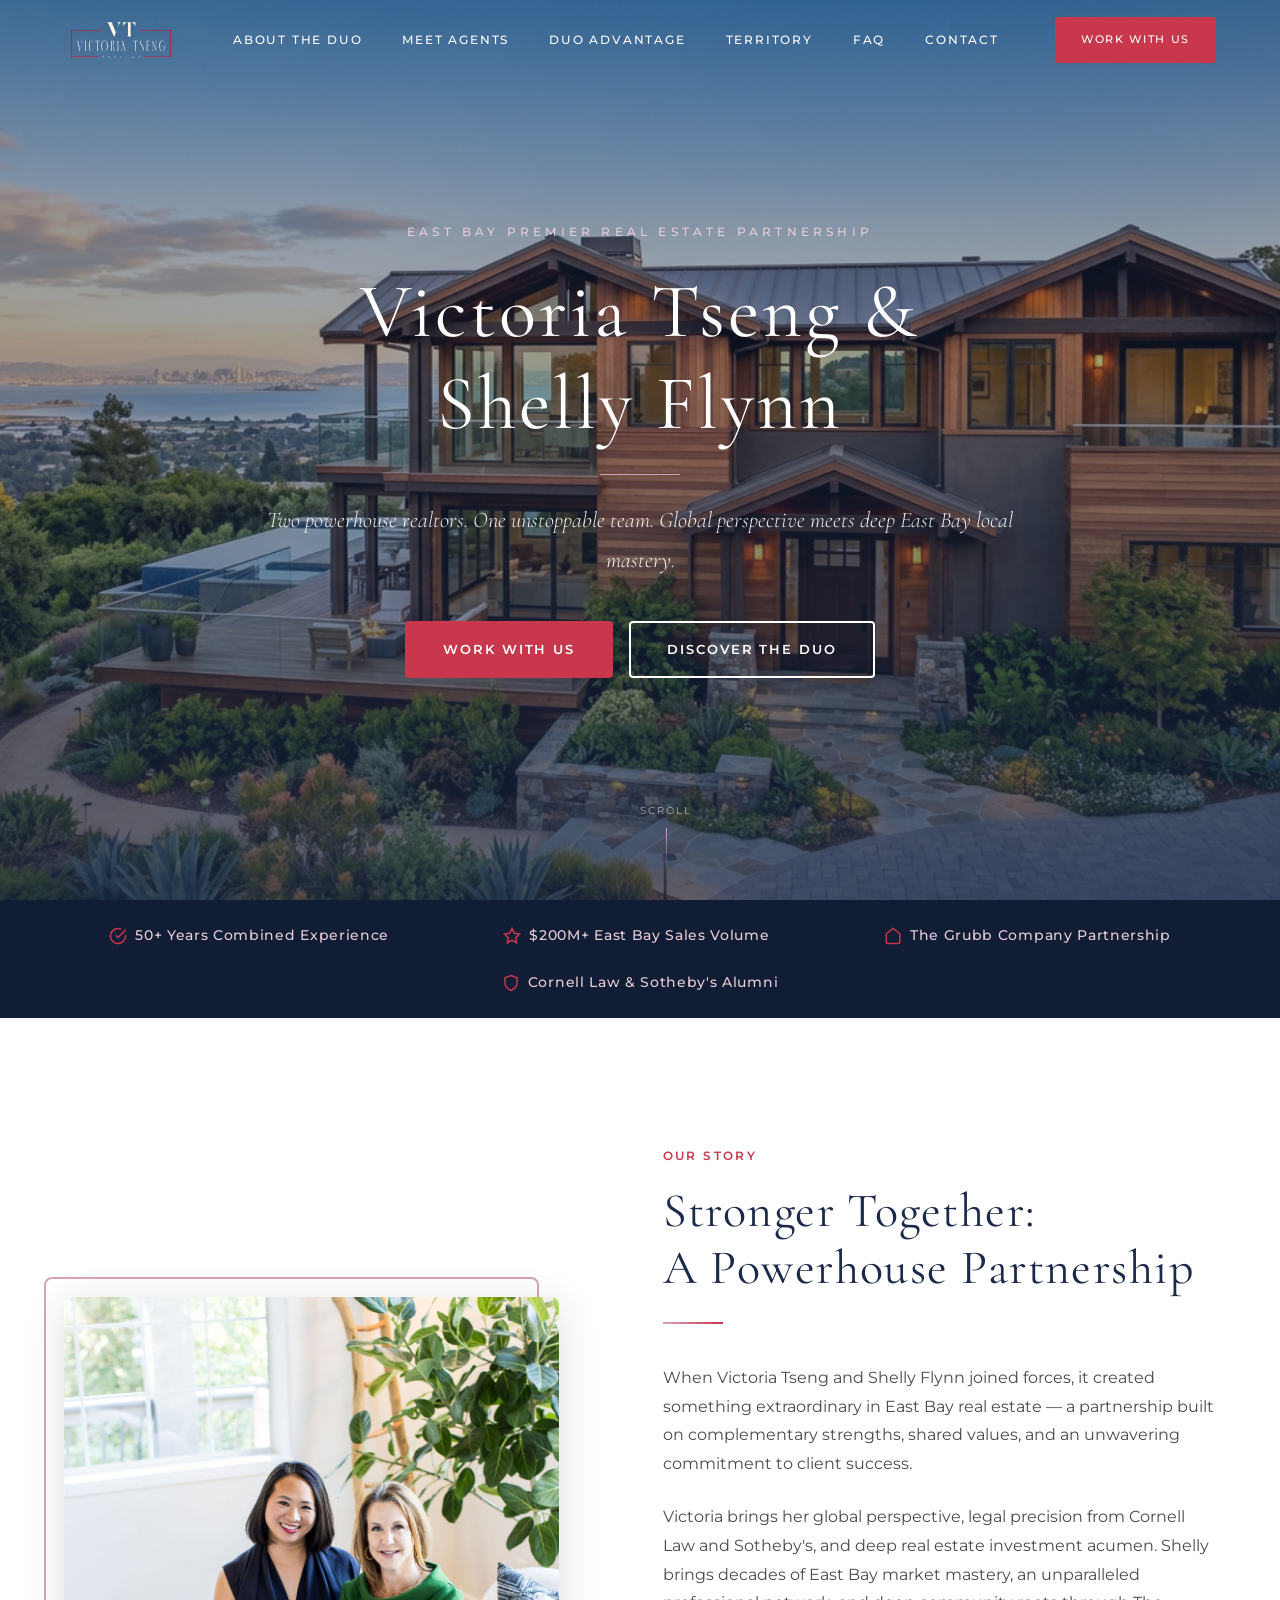
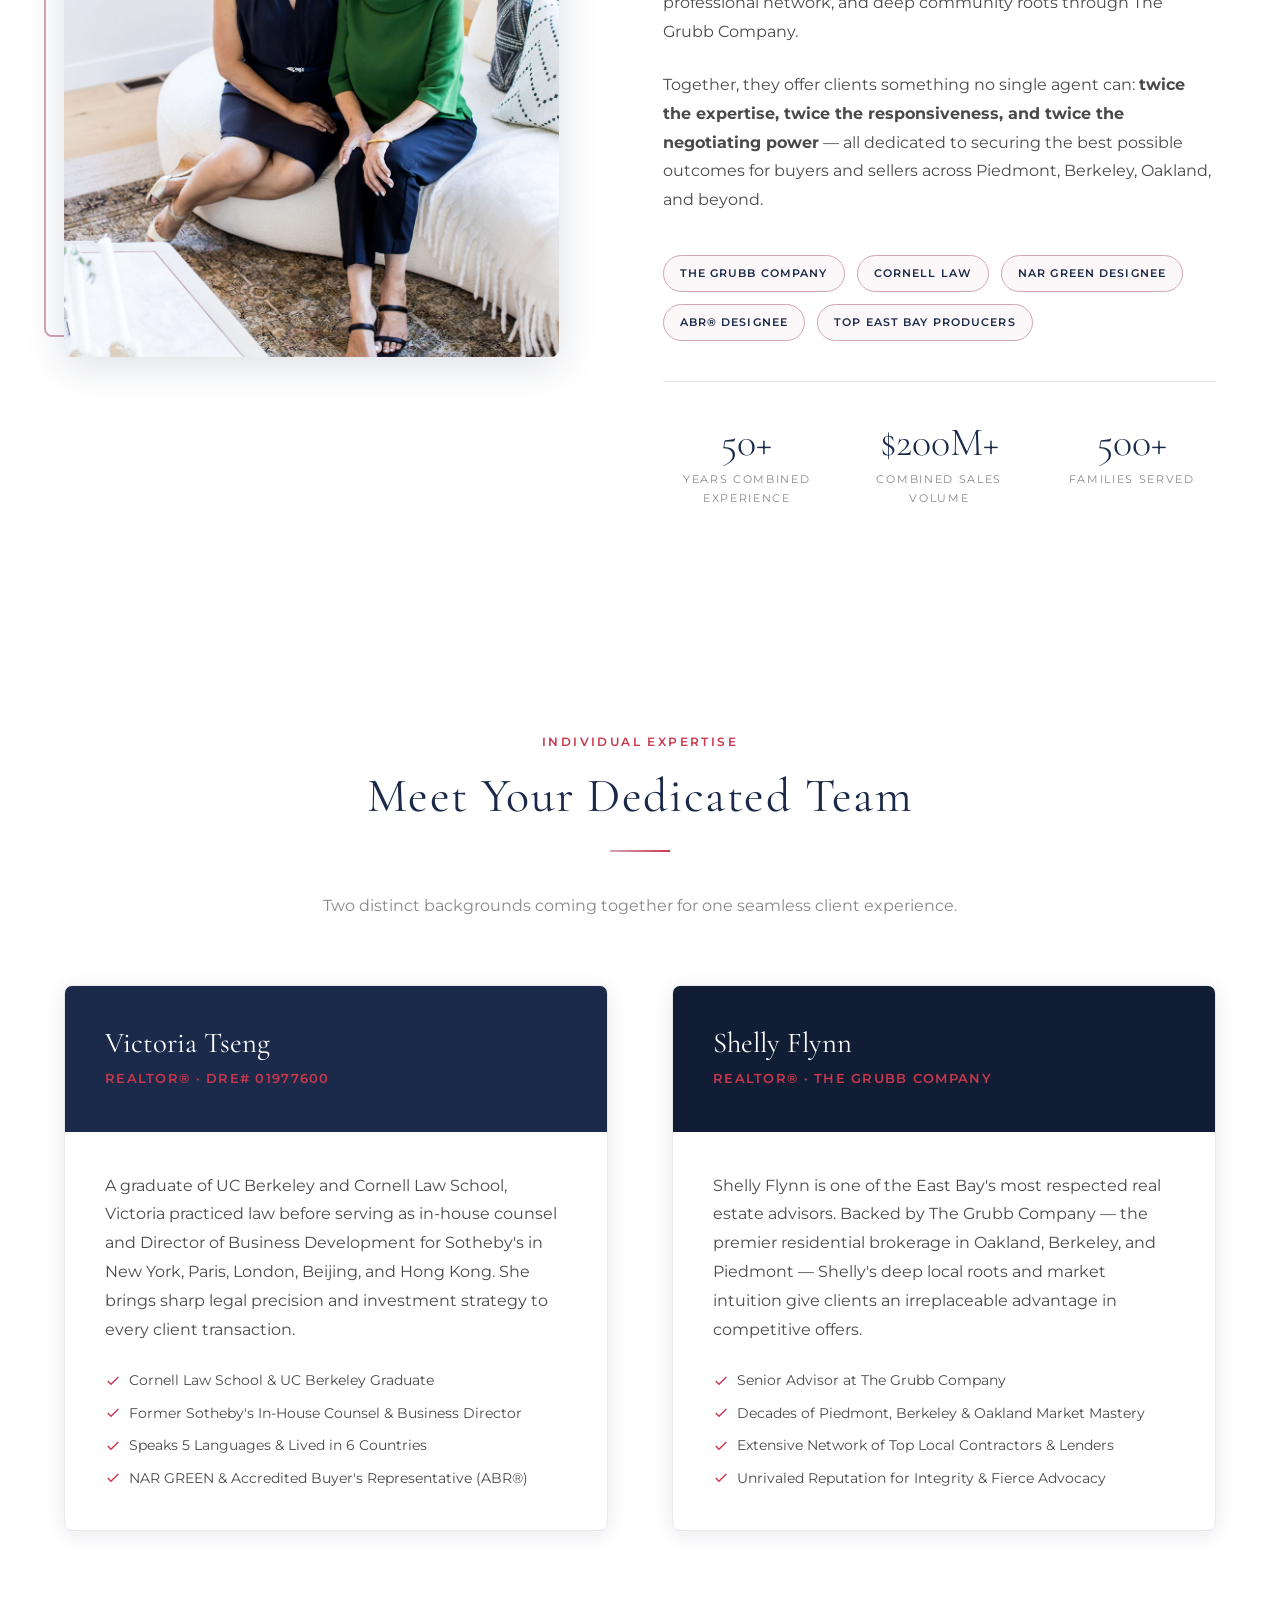
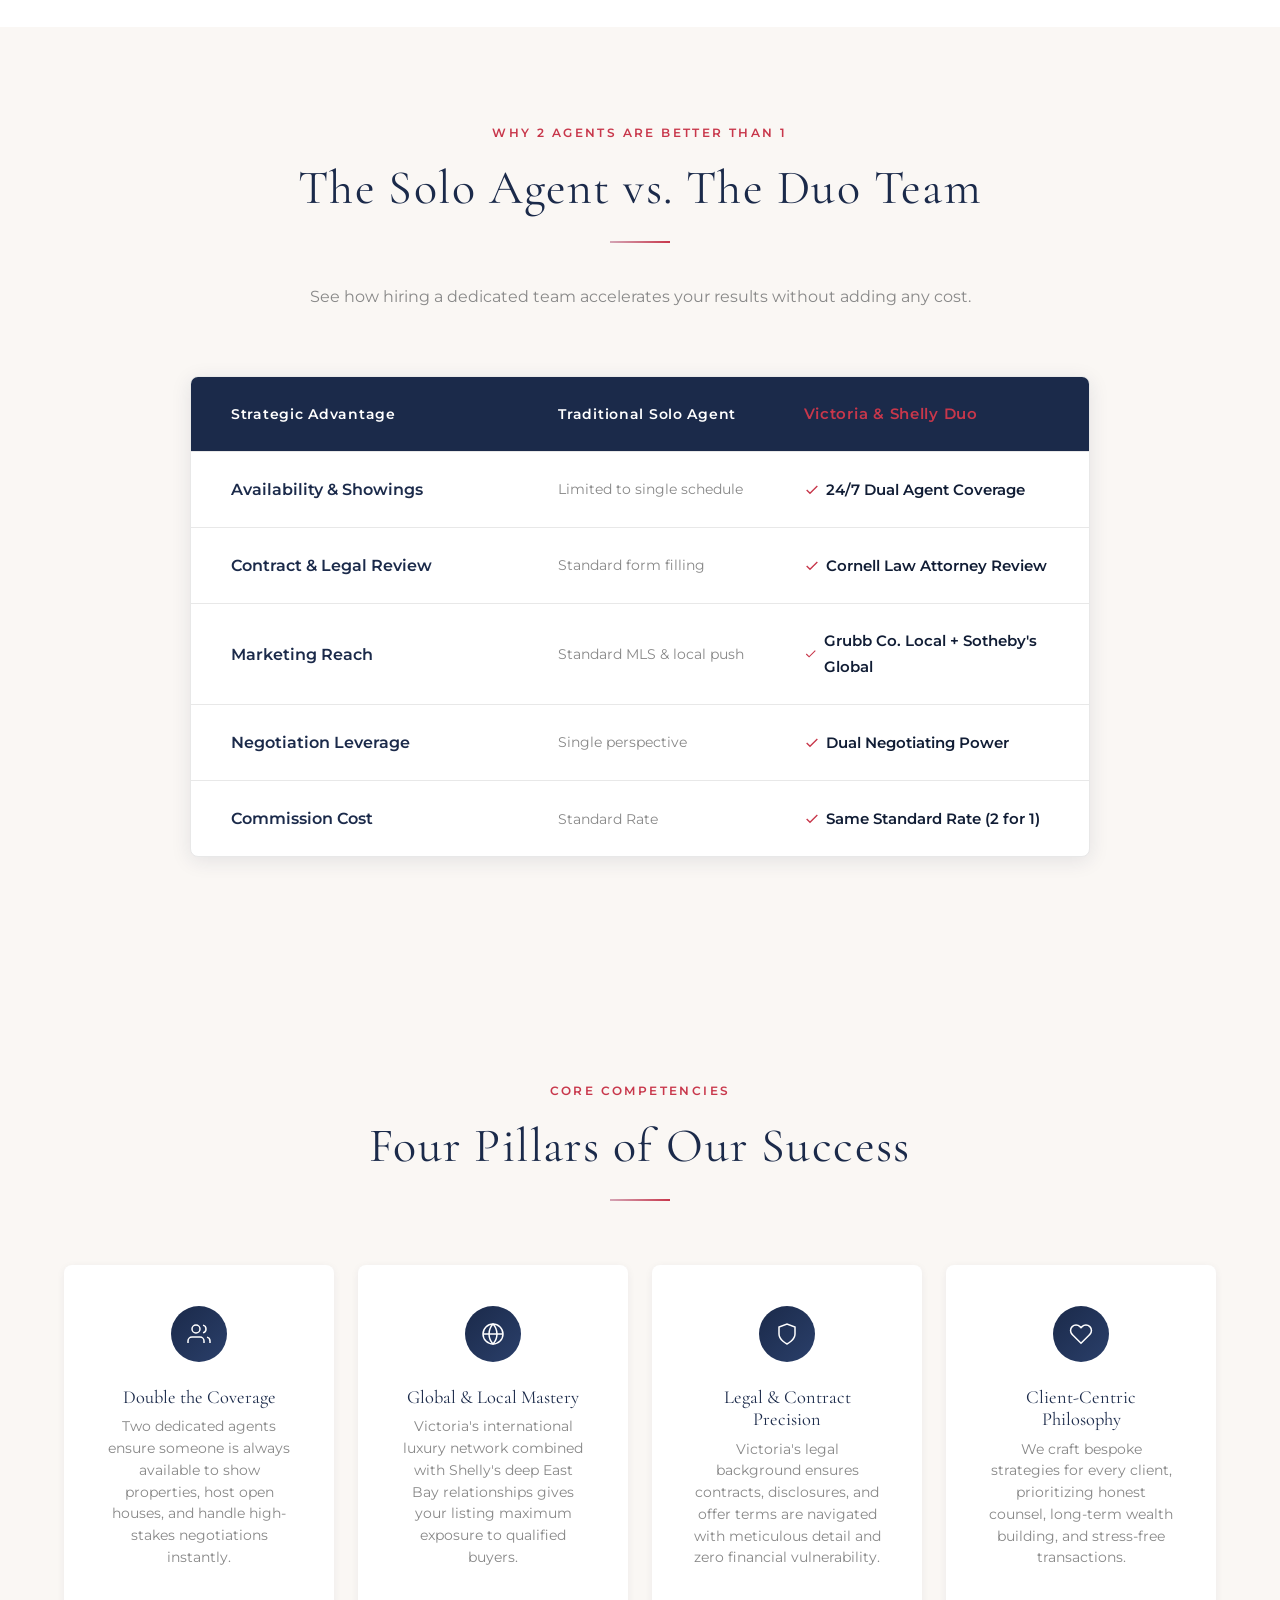
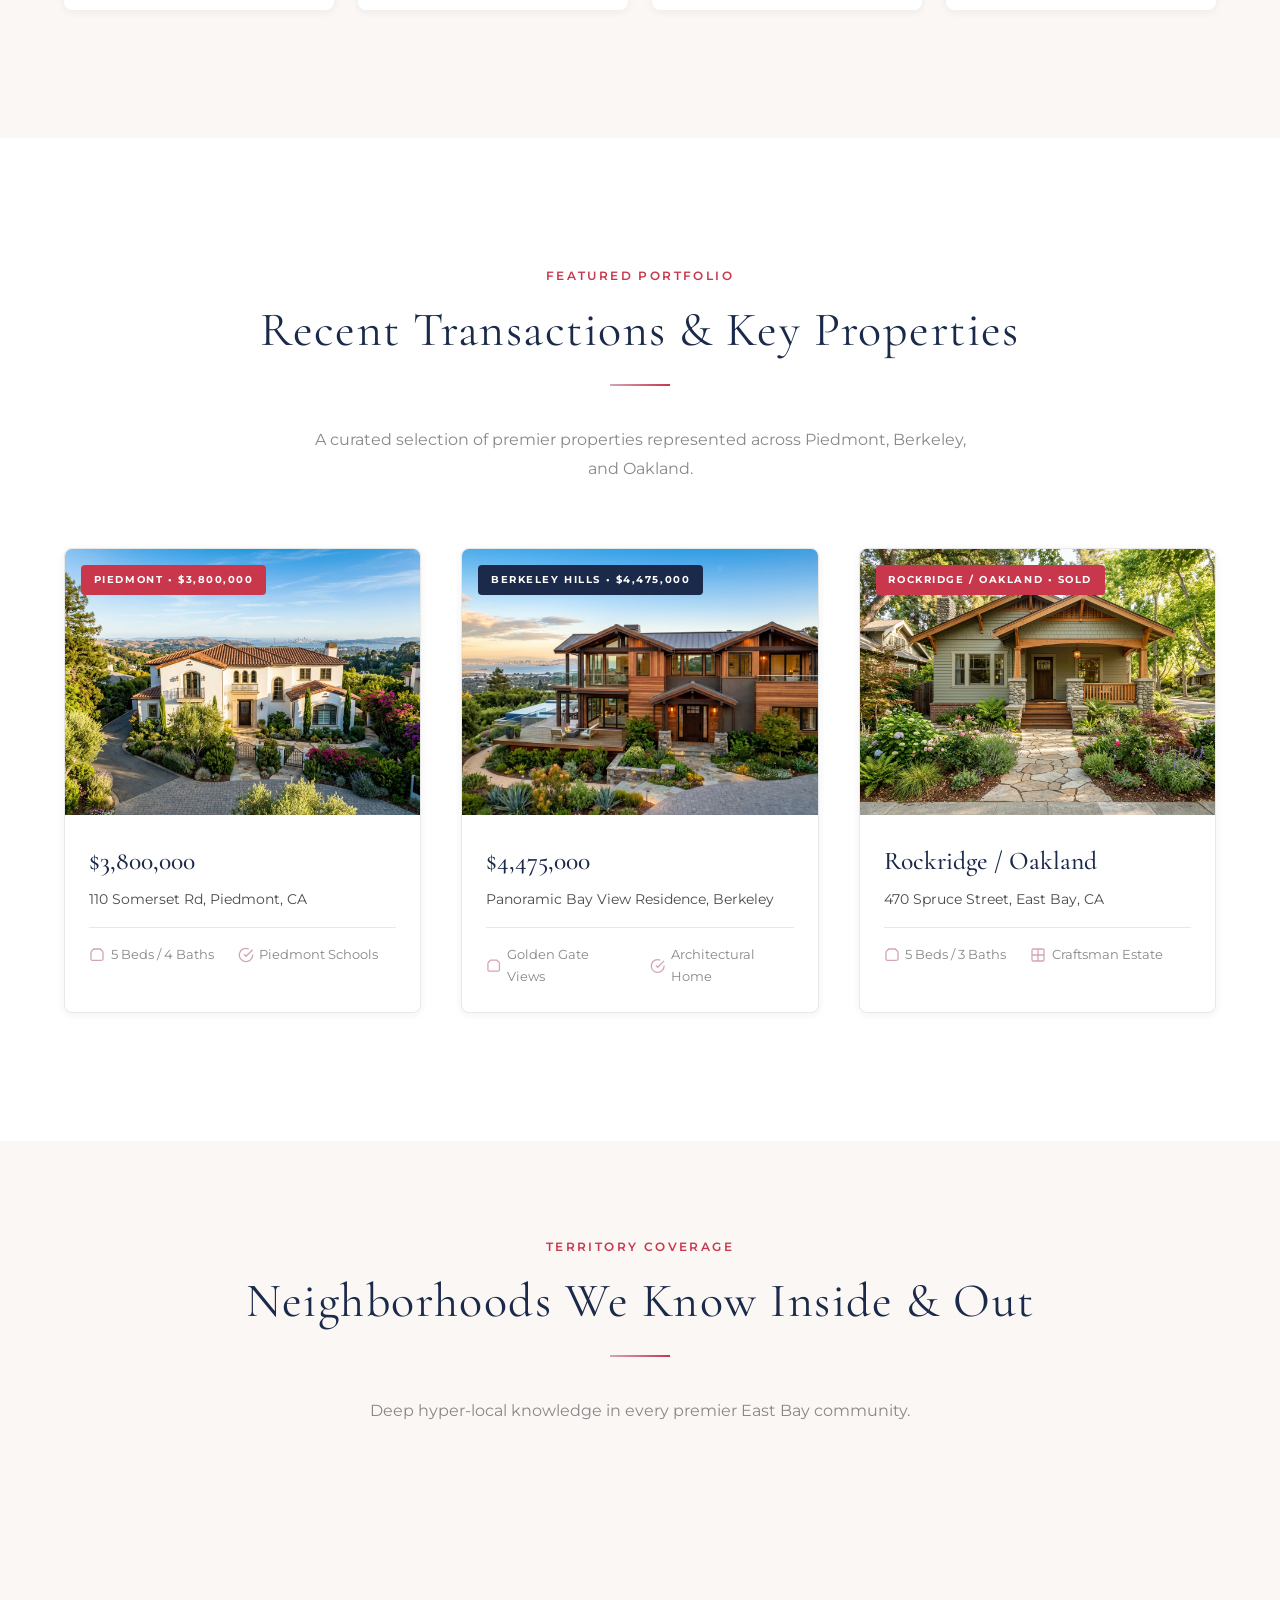
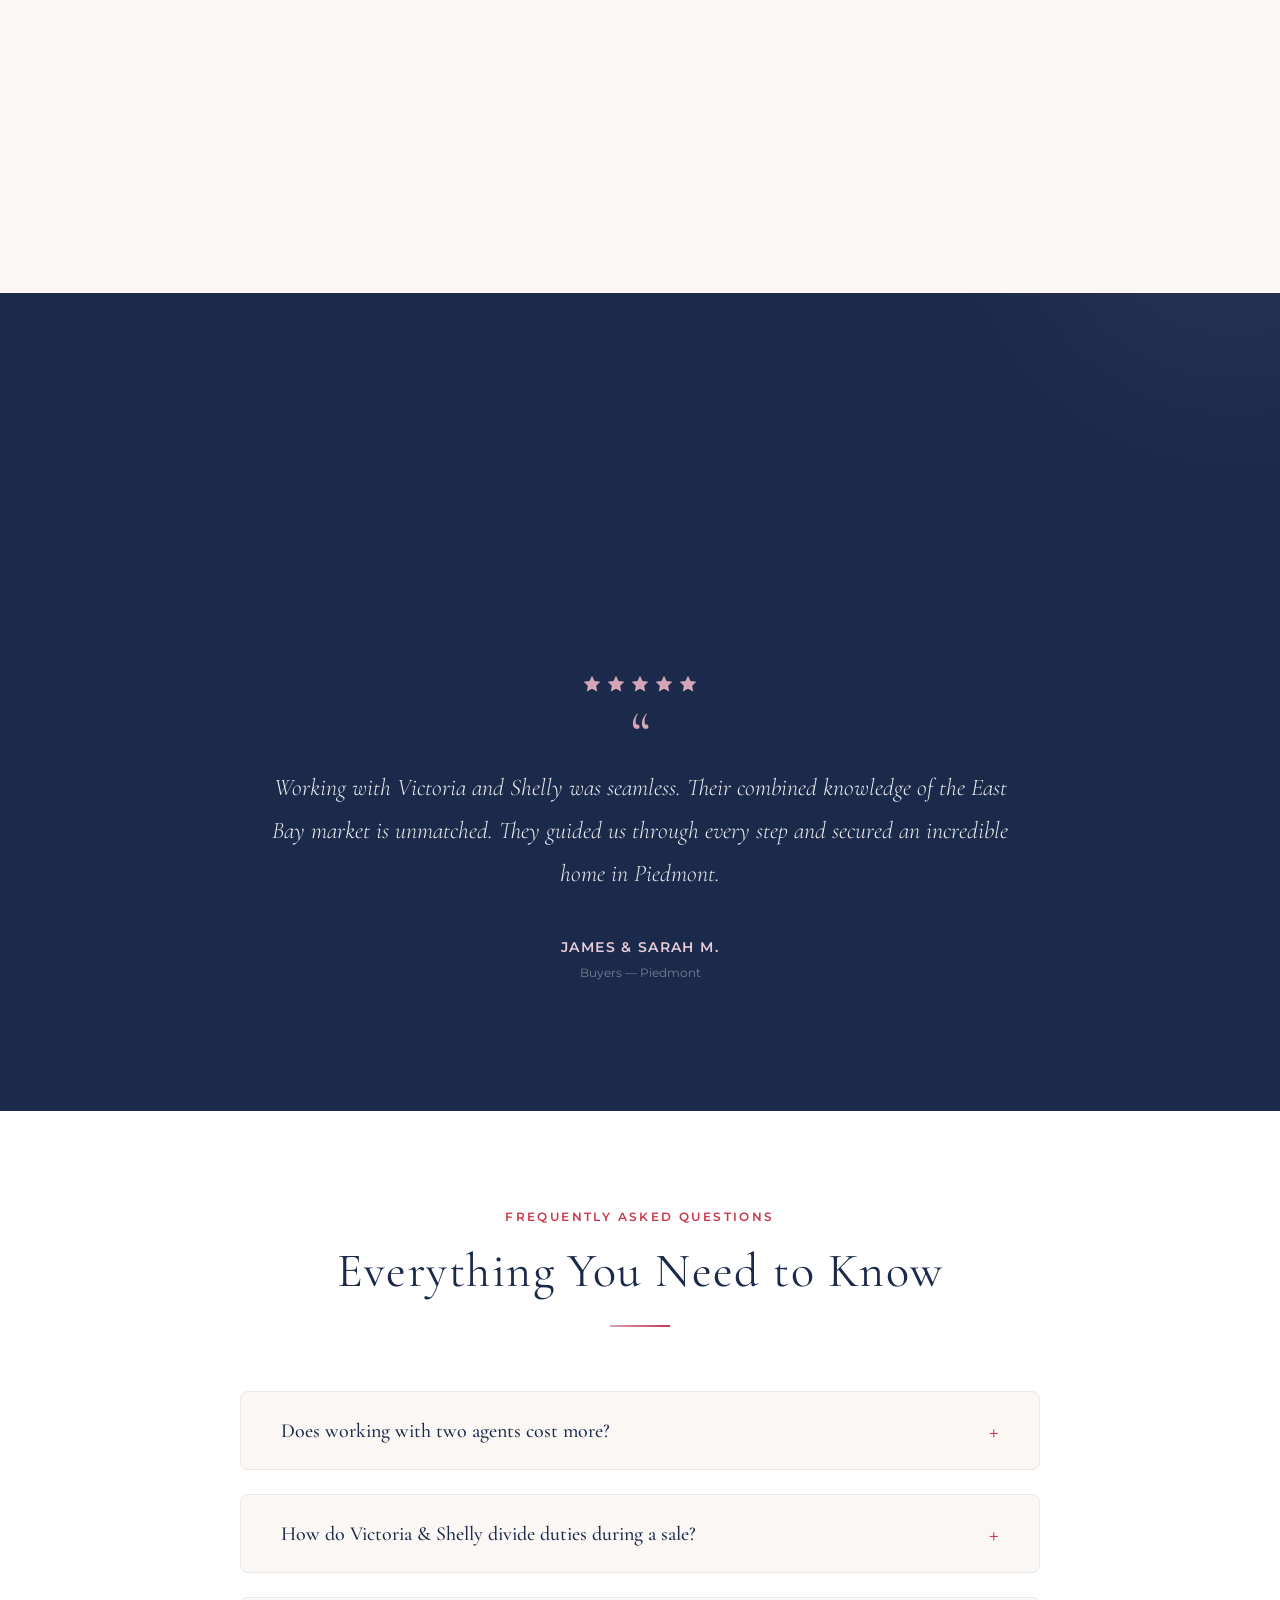
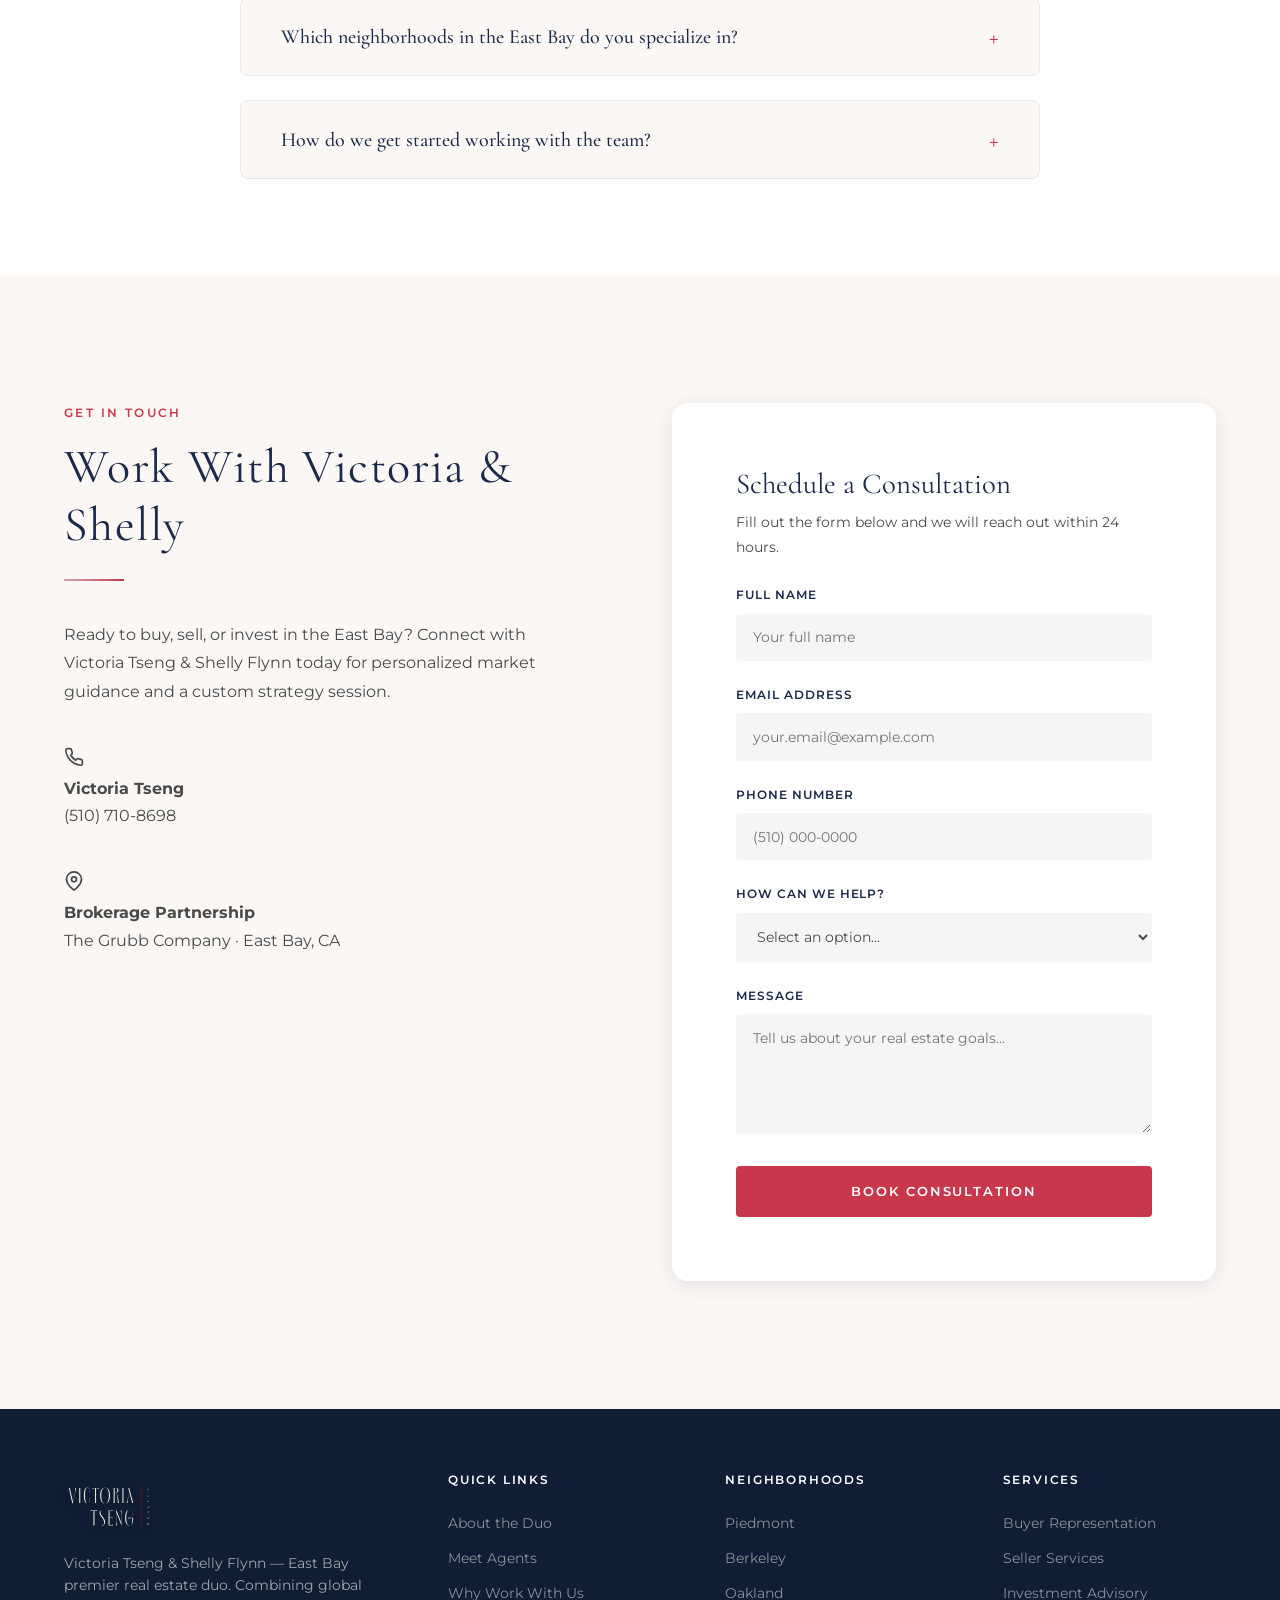
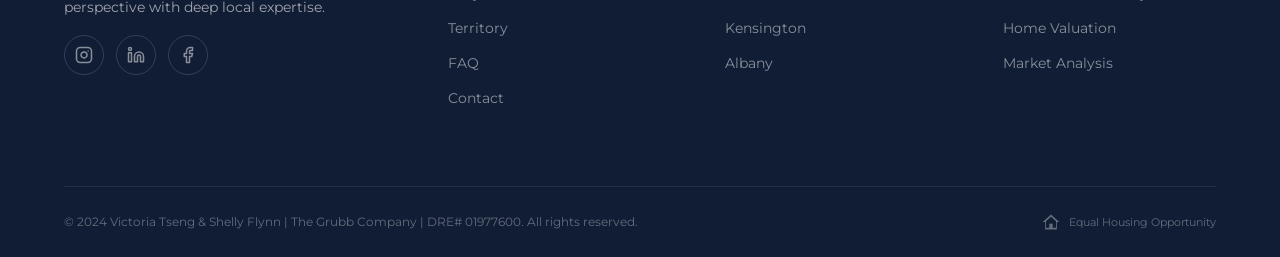
==== commit c6d9f32b: "Update Pillars section to Four Pillars of Our Success with 4 cards, and streamline Territory section" ====
--- a/victoria_tseng_shelly_flynn/index.html
+++ b/victoria_tseng_shelly_flynn/index.html
@@ -556,7 +556,7 @@
     <div class="container">
       <div style="text-align: center;" class="reveal">
         <span class="section-label">Core Competencies</span>
-        <h2 class="section-title">Six Pillars of Our Success</h2>
+        <h2 class="section-title">Four Pillars of Our Success</h2>
         <hr class="section-divider" style="margin-left: auto; margin-right: auto;">
       </div>
 
@@ -592,24 +592,10 @@
           <h3>Client-Centric Philosophy</h3>
           <p>We craft bespoke strategies for every client, prioritizing honest counsel, long-term wealth building, and stress-free transactions.</p>
         </div>
-
-        <div class="specialty-card">
-          <div class="specialty-icon">
-            <svg width="24" height="24" viewBox="0 0 24 24" fill="none" stroke="currentColor" stroke-width="1.5"><path d="M21 15a2 2 0 01-2 2H7l-4 4V5a2 2 0 012-2h14a2 2 0 012 2z"/></svg>
-          </div>
-          <h3>Expanded Professional Network</h3>
-          <p>Direct access to top-tier contractors, stagers, mortgage lenders, inspectors, and off-market property opportunities across the East Bay.</p>
-        </div>
-
-        <div class="specialty-card">
-          <div class="specialty-icon">
-            <svg width="24" height="24" viewBox="0 0 24 24" fill="none" stroke="currentColor" stroke-width="1.5"><polyline points="23 6 13.5 15.5 8.5 10.5 1 18"/><polyline points="17 6 23 6 23 12"/></svg>
-          </div>
-          <h3>Proven Track Record</h3>
-          <p>Decades of combined experience and a track record of record-breaking sales and seamless buyer wins in competitive East Bay markets.</p>
-        </div>
-      </div>
-    </div>
+      </div>
+    </div>
+  </section>
+
   <!-- ==================== FEATURED TRANSACTIONS (3 PROPERTIES) ==================== -->
   <section class="listings" id="portfolio">
     <div class="container">
@@ -734,42 +720,6 @@
           <div class="territory-body">
             <h3>Oakland &amp; Rockridge</h3>
             <p>Bustling food scene, historic Craftsman homes, and convenient commuter access.</p>
-          </div>
-        </div>
-
-        <!-- Card 4 -->
-        <div class="territory-card">
-          <div class="territory-img-box">
-            <img src="/images/hero.jpg" alt="Kensington CA">
-            <span class="territory-badge">Hillside Views</span>
-          </div>
-          <div class="territory-body">
-            <h3>Kensington</h3>
-            <p>Quiet village feel with breathtaking SF Bay views and tight-knit community energy.</p>
-          </div>
-        </div>
-
-        <!-- Card 5 -->
-        <div class="territory-card">
-          <div class="territory-img-box">
-            <img src="/images/listing-2.jpg" alt="Albany CA">
-            <span class="territory-badge">Top School Districts</span>
-          </div>
-          <div class="territory-body">
-            <h3>Albany &amp; El Cerrito</h3>
-            <p>Family-friendly neighborhoods with Solano Avenue shops and top-rated schools.</p>
-          </div>
-        </div>
-
-        <!-- Card 6 -->
-        <div class="territory-card">
-          <div class="territory-img-box">
-            <img src="/images/listing-1.jpg" alt="Alameda CA">
-            <span class="territory-badge">Island Charm</span>
-          </div>
-          <div class="territory-body">
-            <h3>Alameda &amp; Emeryville</h3>
-            <p>Waterfront living, Victorian architecture, and modern luxury urban lofts.</p>
           </div>
         </div>
       </div>
--- a/styles.css
+++ b/styles.css
@@ -628,8 +628,8 @@
 
 .specialties-grid {
   display: grid;
-  grid-template-columns: repeat(3, 1fr);
-  gap: var(--space-lg);
+  grid-template-columns: repeat(4, 1fr);
+  gap: var(--space-md);
   margin-top: var(--space-xl);
 }
 
